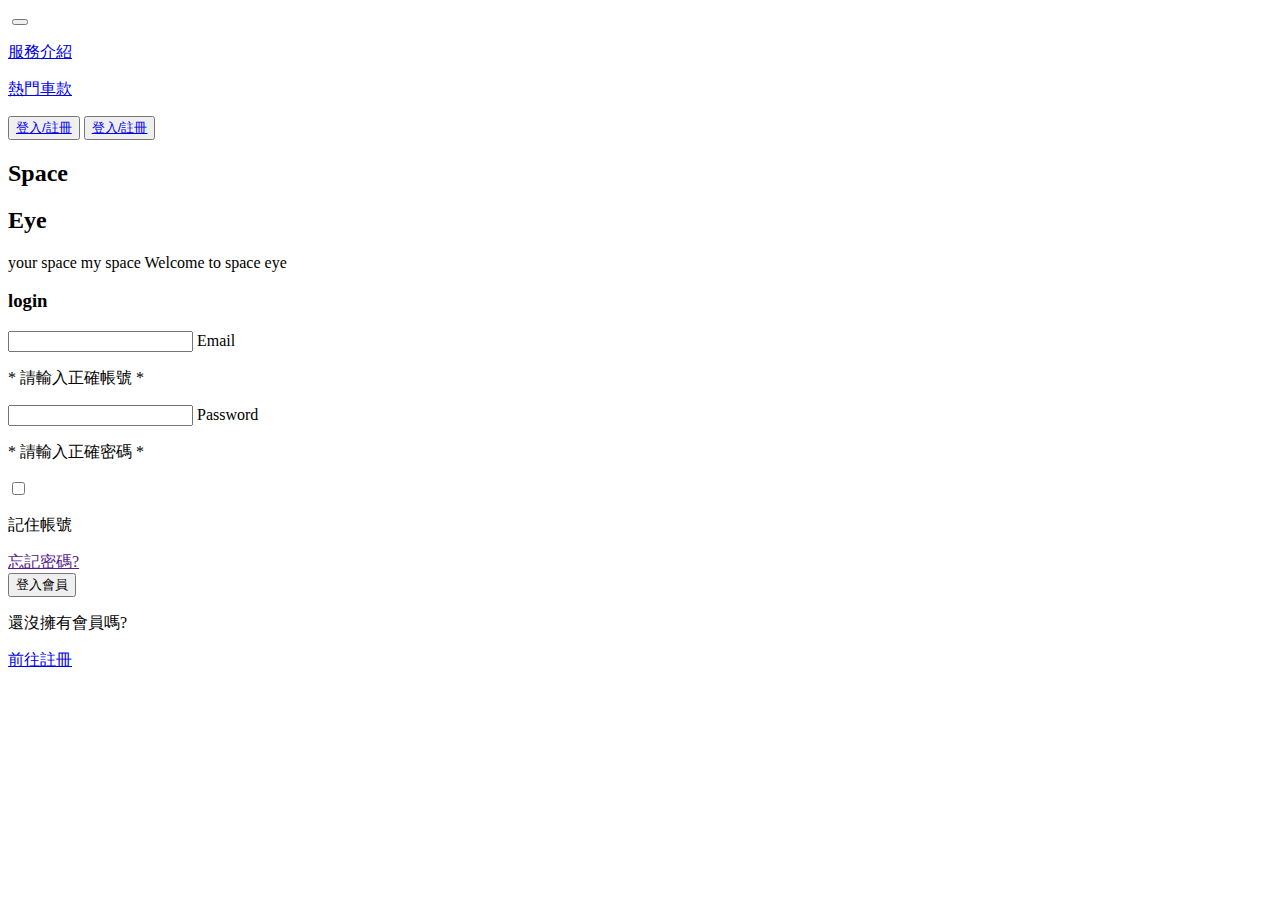
==== index.html @ d33ca53e "init" ====
<!DOCTYPE html>
<html lang="en">
<head>
    <meta charset="UTF-8">
    <meta name="viewport" content="width=device-width, initial-scale=1.0">
    <!-- <link rel="stylesheet" href="./loginStyle.css"> -->
    <link rel="stylesheet" href="./stylesheets/all.css">
    <title>Document</title>
</head>
<body>
    <header class="head">
        <!-- <nav class="navbar">
            <img src="../Assests/img/parking lot logo.png" alt="logo" class="logo">
            <div class="searchBar">
                <a>預約停車</a>
                <a>找停車位</a>
                <button class="btn"><a href="http://127.0.0.1:5501/loginPape/login2/login.html" class="text-dark fw-bold">登入/註冊</a></button>
                <button class="btn2"><a href="http://127.0.0.1:5501/loginPape/login2/login.html" class="text-dark fw-bold">車主專區</a></button>
            </div>
        </nav> -->
        <nav class="navbar navbar-expand-lg">
            <div class="container-fluid m-lg-4">
                <div class="container-fluid d-flex justify-content-between">
                    <a class="logo navbar-brand" href="#"><img src="./Assests/img/Logo-dark.png" alt="" style="height: 100%;"></a>
                    <button class="navbar-toggler" type="button" data-bs-toggle="collapse" data-bs-target="#navbarNavAltMarkup" aria-controls="navbarNavAltMarkup" aria-expanded="false" aria-label="Toggle navigation">
                        <span class="navbar-toggler-icon"></span>
                    </button>
                </div>
                <div class="collapse navbar-collapse searchBar" id="navbarNavAltMarkup">
                    <div class="navbar-nav">
                        <a class="nav-link text-start text-nowrap" href="#"><p class="mb-0 ms-lg-0 ms-3">服務介紹</p></a>
                        <a class="nav-link text-start text-nowrap" href="#"><p class="mb-0 ms-lg-0 ms-3">熱門車款</p></a>
                        <button class="btn ms-2"><a href="http://127.0.0.1:5501/loginPape/login2/login.html" class="text-dark fw-bold text-nowrap">登入/註冊</a></button>
                        <button class="btn2"><a href="http://127.0.0.1:5501/loginPape/login2/login.html" class="text-dark fw-bold">登入/註冊</a></button>
                    </div>
                </div>
            </div>
        </nav>
    </header>
    <div class="background-img"></div>
    <section class="home">
        <div class="content d-none d-sm-block">
            <div class="logo"></div>
            <h2>Space</h2>
            <h2>Eye</h2>
            <p>your space my space
                Welcome to space eye
                            </p>
        </div>
        <div class="login col-lg-5 col-md-5 pt-lg-3 pt-5">
            <h3 class="d-lg-block d-md-none d-sm-block mb-lg-5 mb-5 mt-lg-1 mt-5">login</h3>
            <div class="input">
                <input class="email" type="text">
                <label for="">Email</label>
                <p class="email-warn">* 請輸入正確帳號 *</p>
            </div>
            <div class="input">
                <input class="Password" type="text">
                <label for="">Password</label>
                <p class="Password-warn">* 請輸入正確密碼 *</p>
            </div>
            <div class="aboutAccount">
                <div class="check">
                    <input type="checkbox">
                    <p>記住帳號</p>
                </div>
                <a href="">忘記密碼?</a>
            </div>
            <div class="logIn-btn">
                <button class="btn">登入會員</button>
            </div>
            <div class="signIn">
                <p>還沒擁有會員嗎?</p>
                <a href="/Pages/signin.html">前往註冊</a>
            </div>
        </div>
    </section>
    <script src="https://cdn.jsdelivr.net/npm/axios@1.1.2/dist/axios.min.js"></script>
    <script type="module" src="./scripts/loginScript copy.js"></script>
</body>
</html>
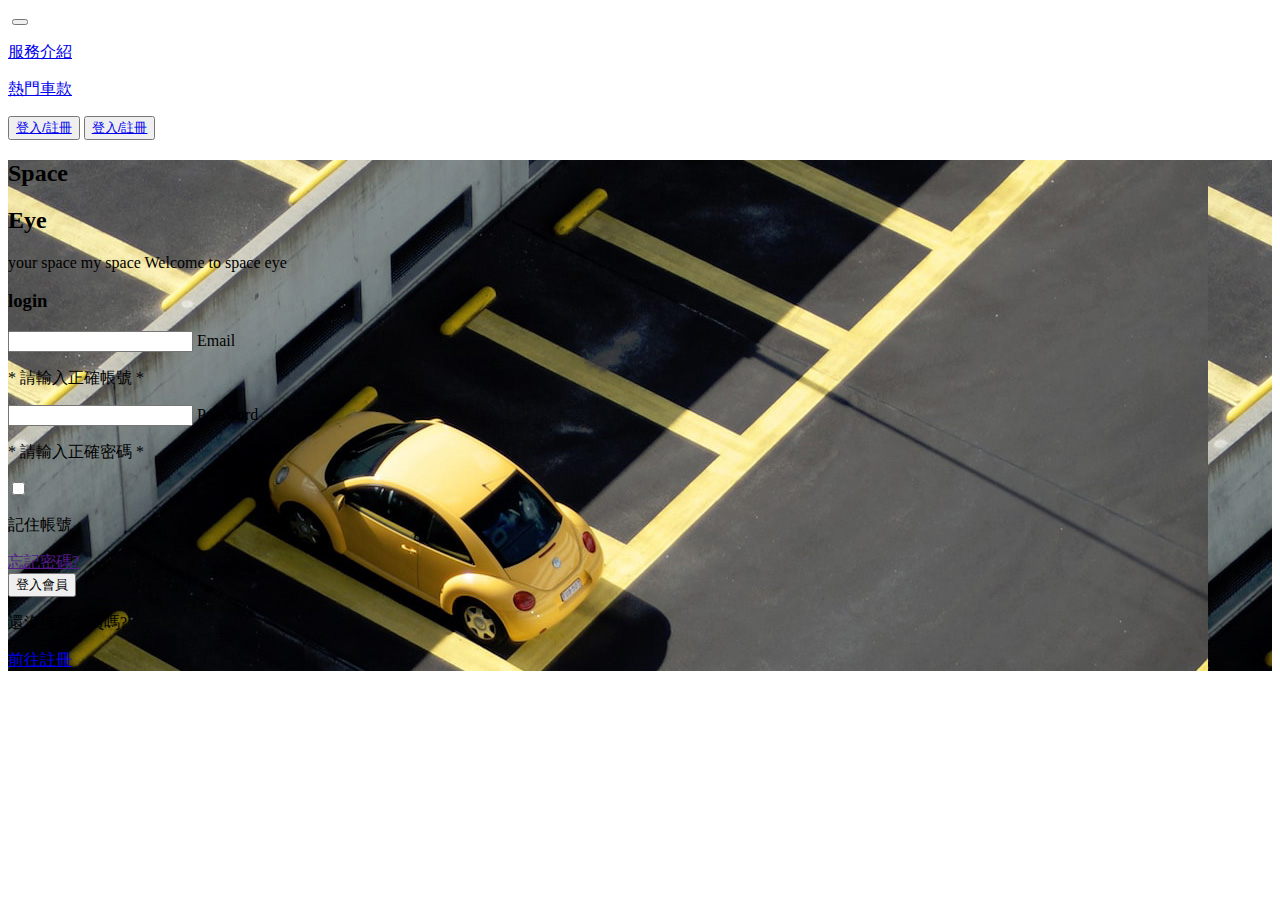
==== commit 1906654c: "init" ====
--- a/index.html
+++ b/index.html
@@ -4,7 +4,7 @@
     <meta charset="UTF-8">
     <meta name="viewport" content="width=device-width, initial-scale=1.0">
     <!-- <link rel="stylesheet" href="./loginStyle.css"> -->
-    <link rel="stylesheet" href="./stylesheets/all.css">
+    <link rel="stylesheet" href="stylesheets/all.css">
     <title>Document</title>
 </head>
 <body>
@@ -37,8 +37,8 @@
             </div>
         </nav>
     </header>
-    <div class="background-img"></div>
-    <section class="home">
+    <div class="background-img" style="background-image: url(/bgImg.png);"></div>
+    <section class="home" style="background: url(/bgImg.png);">
         <div class="content d-none d-sm-block">
             <div class="logo"></div>
             <h2>Space</h2>
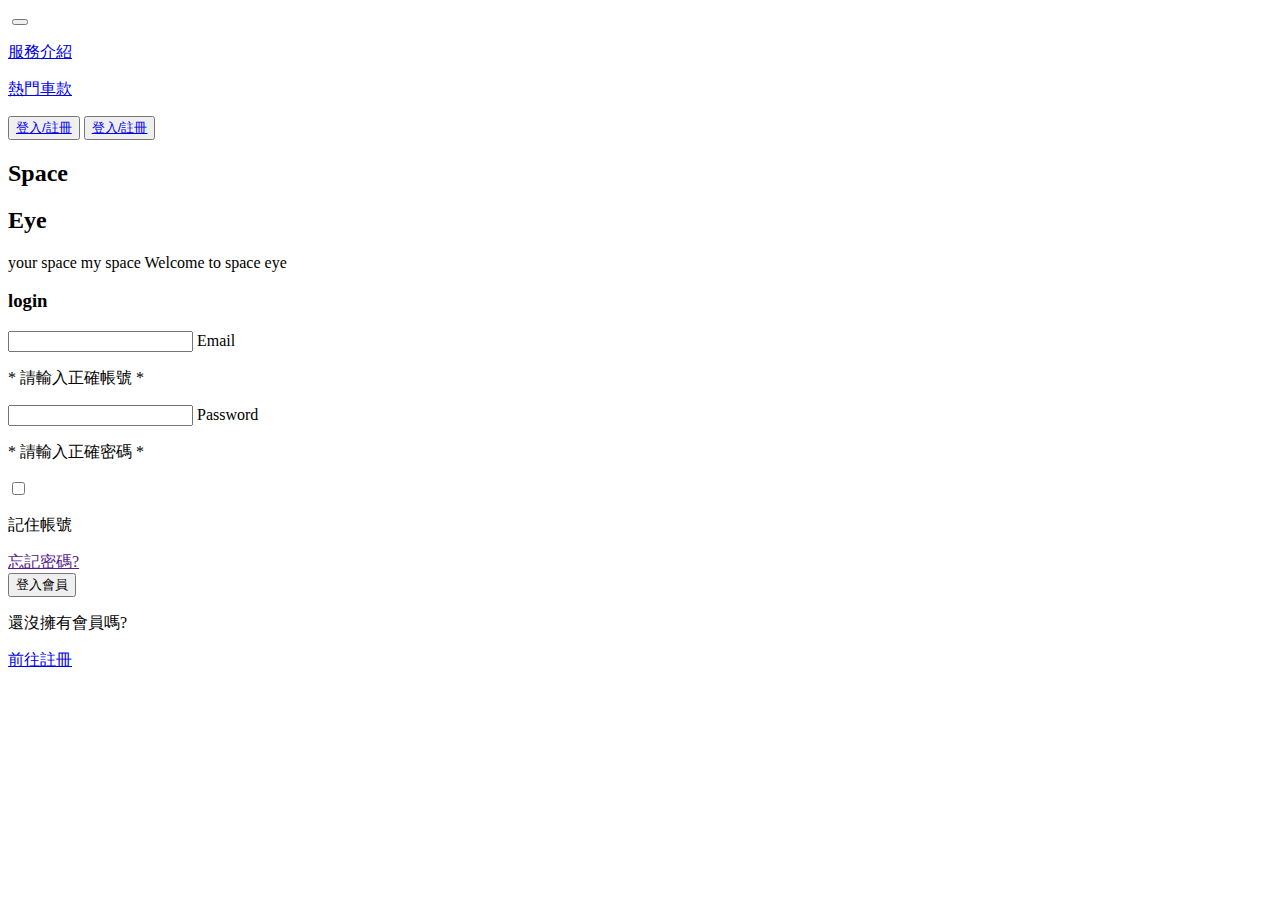
==== commit e258558a: "init" ====
--- a/index.html
+++ b/index.html
@@ -37,8 +37,8 @@
             </div>
         </nav>
     </header>
-    <div class="background-img" style="background-image: url(/bgImg.png);"></div>
-    <section class="home" style="background: url(/bgImg.png);">
+    <div class="background-img"></div>
+    <section class="home">
         <div class="content d-none d-sm-block">
             <div class="logo"></div>
             <h2>Space</h2>
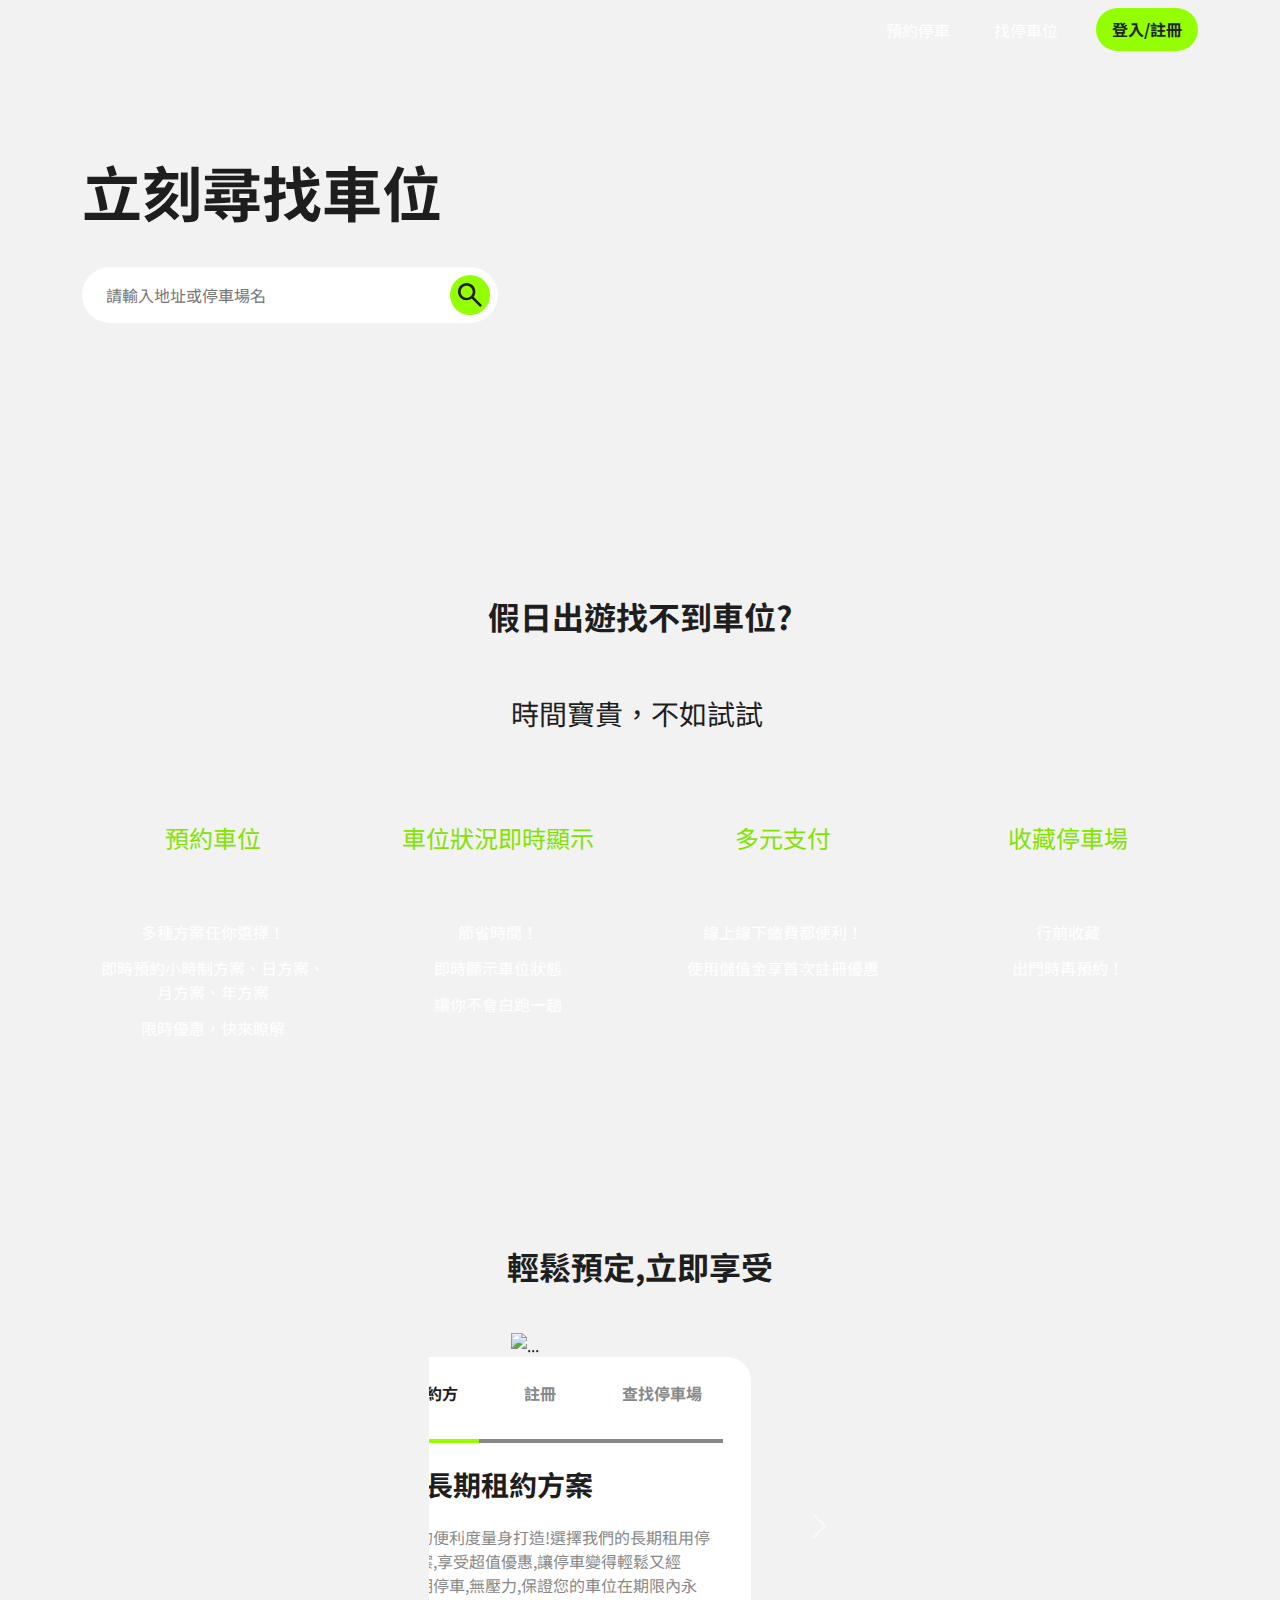
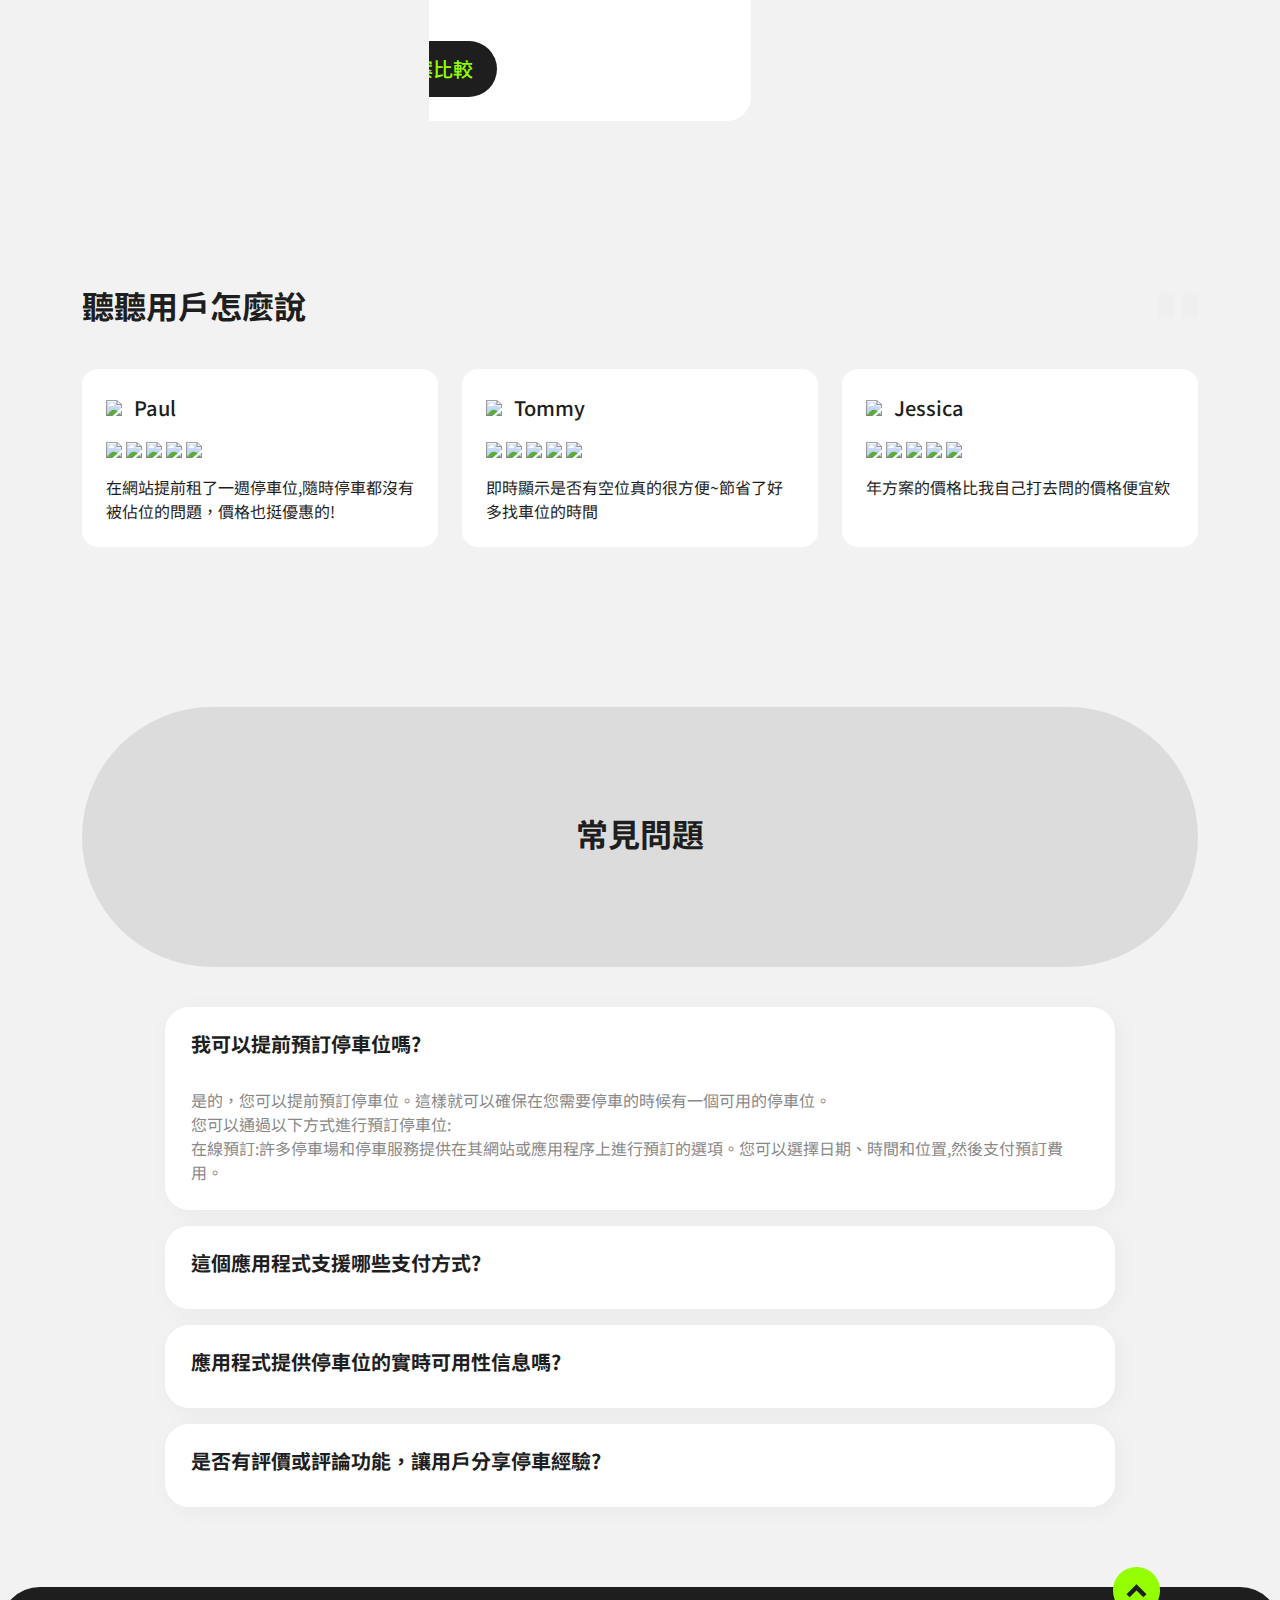
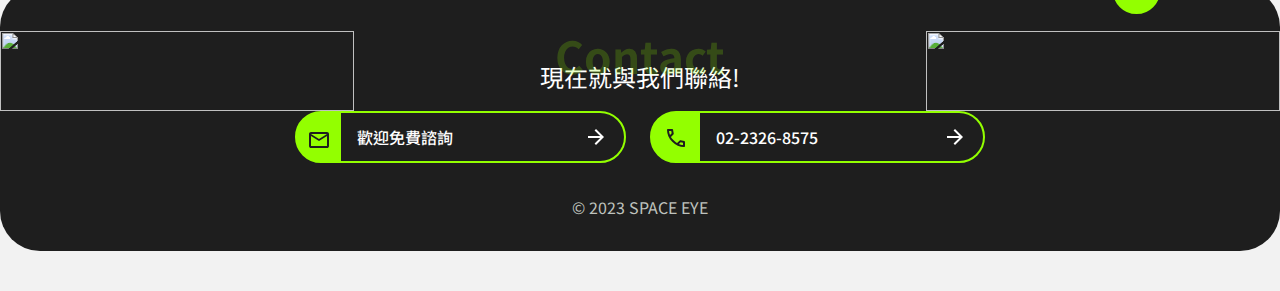
==== commit e5a17003: "init" ====
--- a/index.html
+++ b/index.html
@@ -1,81 +1,505 @@
 <!DOCTYPE html>
 <html lang="en">
 <head>
-    <meta charset="UTF-8">
-    <meta name="viewport" content="width=device-width, initial-scale=1.0">
-    <!-- <link rel="stylesheet" href="./loginStyle.css"> -->
-    <link rel="stylesheet" href="stylesheets/all.css">
-    <title>Document</title>
+  <meta charset="UTF-8">
+  <meta name="viewport" content="width=device-width, initial-scale=1.0">
+  <title>Document</title>
+  <!-- google font -->
+  <link rel="preconnect" href="https://fonts.googleapis.com">
+  <link rel="preconnect" href="https://fonts.gstatic.com" crossorigin>
+  <link href="https://fonts.googleapis.com/css2?family=Noto+Sans+TC:wght@400;500;700&display=swap" rel="stylesheet">
+  <!-- bootstrap -->
+  <link href="https://cdn.jsdelivr.net/npm/bootstrap@5.3.2/dist/css/bootstrap.min.css" rel="stylesheet"
+    integrity="sha384-T3c6CoIi6uLrA9TneNEoa7RxnatzjcDSCmG1MXxSR1GAsXEV/Dwwykc2MPK8M2HN" crossorigin="anonymous">
+  <!-- CSS -->
+  <link rel="stylesheet" href="stylesheets/all.css">
 </head>
 <body>
-    <header class="head">
-        <!-- <nav class="navbar">
-            <img src="../Assests/img/parking lot logo.png" alt="logo" class="logo">
-            <div class="searchBar">
-                <a>預約停車</a>
-                <a>找停車位</a>
-                <button class="btn"><a href="http://127.0.0.1:5501/loginPape/login2/login.html" class="text-dark fw-bold">登入/註冊</a></button>
-                <button class="btn2"><a href="http://127.0.0.1:5501/loginPape/login2/login.html" class="text-dark fw-bold">車主專區</a></button>
-            </div>
-        </nav> -->
-        <nav class="navbar navbar-expand-lg">
-            <div class="container-fluid m-lg-4">
-                <div class="container-fluid d-flex justify-content-between">
-                    <a class="logo navbar-brand" href="#"><img src="./Assests/img/Logo-dark.png" alt="" style="height: 100%;"></a>
-                    <button class="navbar-toggler" type="button" data-bs-toggle="collapse" data-bs-target="#navbarNavAltMarkup" aria-controls="navbarNavAltMarkup" aria-expanded="false" aria-label="Toggle navigation">
-                        <span class="navbar-toggler-icon"></span>
-                    </button>
-                </div>
-                <div class="collapse navbar-collapse searchBar" id="navbarNavAltMarkup">
-                    <div class="navbar-nav">
-                        <a class="nav-link text-start text-nowrap" href="#"><p class="mb-0 ms-lg-0 ms-3">服務介紹</p></a>
-                        <a class="nav-link text-start text-nowrap" href="#"><p class="mb-0 ms-lg-0 ms-3">熱門車款</p></a>
-                        <button class="btn ms-2"><a href="http://127.0.0.1:5501/loginPape/login2/login.html" class="text-dark fw-bold text-nowrap">登入/註冊</a></button>
-                        <button class="btn2"><a href="http://127.0.0.1:5501/loginPape/login2/login.html" class="text-dark fw-bold">登入/註冊</a></button>
-                    </div>
-                </div>
-            </div>
-        </nav>
-    </header>
-    <div class="background-img"></div>
-    <section class="home">
-        <div class="content d-none d-sm-block">
-            <div class="logo"></div>
-            <h2>Space</h2>
-            <h2>Eye</h2>
-            <p>your space my space
-                Welcome to space eye
-                            </p>
-        </div>
-        <div class="login col-lg-5 col-md-5 pt-lg-3 pt-5">
-            <h3 class="d-lg-block d-md-none d-sm-block mb-lg-5 mb-5 mt-lg-1 mt-5">login</h3>
-            <div class="input">
-                <input class="email" type="text">
-                <label for="">Email</label>
-                <p class="email-warn">* 請輸入正確帳號 *</p>
-            </div>
-            <div class="input">
-                <input class="Password" type="text">
-                <label for="">Password</label>
-                <p class="Password-warn">* 請輸入正確密碼 *</p>
-            </div>
-            <div class="aboutAccount">
-                <div class="check">
-                    <input type="checkbox">
-                    <p>記住帳號</p>
-                </div>
-                <a href="">忘記密碼?</a>
-            </div>
-            <div class="logIn-btn">
-                <button class="btn">登入會員</button>
-            </div>
-            <div class="signIn">
-                <p>還沒擁有會員嗎?</p>
-                <a href="/Pages/signin.html">前往註冊</a>
-            </div>
-        </div>
-    </section>
-    <script src="https://cdn.jsdelivr.net/npm/axios@1.1.2/dist/axios.min.js"></script>
-    <script type="module" src="./scripts/loginScript copy.js"></script>
+  <header id="header">
+    <nav class="navbar navbar-expand-md initial-bg-color" aria-label="Fourth navbar">
+      <div class="container-md">
+        <!-- logo -->
+        <a class="navbar-brand cursor-pointer" href="#">
+          <img src="Assests/img/Logo-dark.png" alt="" srcset="">
+        </a>
+        <!-- button -->
+        <button class="btn btn-light-solid-m"><a href="" class="link-unstyled text-decoration-none text-dark fw-bold" id="userBtn">登入/註冊</a></button>
+        <!-- hamburger -->
+        <button class="navbar-toggler" type="button" data-bs-toggle="collapse" data-bs-target="#headerNavbar"
+          aria-controls="headerNavbar" aria-expanded="false" aria-label="Toggle navigation">
+          <svg class="hamburger" width="28" height="28" viewBox="0 0 28 28" fill="none"
+            xmlns="http://www.w3.org/2000/svg">
+            <mask id="mask0_2609_18108" style="mask-type:alpha" maskUnits="userSpaceOnUse" x="0" y="0" width="28"
+              height="28">
+              <rect width="28" height="28" fill="#D9D9D9" />
+            </mask>
+            <g mask="url(#mask0_2609_18108)">
+              <path d="M3.5 21V18.6667H24.5V21H3.5ZM3.5 15.1667V12.8333H24.5V15.1667H3.5ZM3.5 9.33333V7H24.5V9.33333H3.5Z"
+                fill="#1E1E1E" />
+            </g>
+          </svg>
+        </button>
+  
+        <div class="collapse navbar-collapse" id="headerNavbar">
+          <ul class="navbar-nav ml-auto mb-2 mb-md-0">
+            <li class="nav-item">
+              <a class="menu-l" href="#">預約停車</a>
+            </li>
+            <li class="nav-item">
+              <a class="menu-l" href="/findSpace.html">找停車位</a>
+            </li>
+          </ul>
+        </div>
+      </div>
+    </nav>
+    <img class="banner-bg" src="Assests/img/bannerImg-shape.png" alt="" srcset="">
+  </header>
+
+  <!-- BANNER -->
+  <section class="banner">
+    <!-- mobile version banner img -->
+    <div class="banner-img-mobile">
+      <img src="Assests/img/bannerImg-shape.png" alt="" srcset="">
+    </div>
+    <!-- desktop version -->
+    <div class="container-md">
+      <div class="row">
+        <div class="col-md-5">
+          <h1 class="fw-bold">立刻尋找車位</h1>
+          <div class="search-bar-part">
+            <div class="search-bar-container">
+              <input class="search-bar search-bar-l" type="text" name="" id="" placeholder="請輸入地址或停車場名">
+              <button class="search-bar-icon-container-l">
+                <svg class="search-bar-icon" width="24" height="24" viewBox="0 0 18 18" fill="none"
+                  xmlns="http://www.w3.org/2000/svg">
+                  <path
+                    d="M16.6 18L10.3 11.7C9.8 12.1 9.225 12.4167 8.575 12.65C7.925 12.8833 7.23333 13 6.5 13C4.68333 13 3.14583 12.3708 1.8875 11.1125C0.629167 9.85417 0 8.31667 0 6.5C0 4.68333 0.629167 3.14583 1.8875 1.8875C3.14583 0.629167 4.68333 0 6.5 0C8.31667 0 9.85417 0.629167 11.1125 1.8875C12.3708 3.14583 13 4.68333 13 6.5C13 7.23333 12.8833 7.925 12.65 8.575C12.4167 9.225 12.1 9.8 11.7 10.3L18 16.6L16.6 18ZM6.5 11C7.75 11 8.8125 10.5625 9.6875 9.6875C10.5625 8.8125 11 7.75 11 6.5C11 5.25 10.5625 4.1875 9.6875 3.3125C8.8125 2.4375 7.75 2 6.5 2C5.25 2 4.1875 2.4375 3.3125 3.3125C2.4375 4.1875 2 5.25 2 6.5C2 7.75 2.4375 8.8125 3.3125 9.6875C4.1875 10.5625 5.25 11 6.5 11Z"
+                    fill="#1E1E1E" />
+                </svg>
+              </button>
+            </div>
+          </div>
+        </div>
+        <div class="col-md-7">
+        </div>
+      </div>
+    </div>
+  </section>
+
+  <!-- FEATURES -->
+  <div class="features-title">
+    <div class="container-md">
+      <div class="row features-title-container">
+        <div class="col">
+          <h2 class="fw-bold">假日出遊找不到車位?</h2>
+          <img src="Assests/icon/Vector-bend.png" alt="">
+        </div>
+        <div class="col">
+          <div class="fs-3">時間寶貴，不如試試 <img src="Assests/img/Logo_G.png" alt="" srcset=""></div>
+        </div>
+      </div>
+    </div>
+  </div>
+  <section class="features-main">
+    <div class="container-md">
+      <div class="row features-intro">
+        <div class="col-md-6 col-lg-3">
+          <div class="container-md features-intro-item">
+            <div class="row">
+              <div class="col features-intro-item-icon">
+                <img class="features-intro-item-icon-img" src="Assests/icon/icon-calendar.png" alt="" srcset="">
+              </div>
+            </div>
+            <div class="row">
+              <div class="col">
+                <div class="features-intro-title fs-4">預約車位</div>
+                <img src="Assests/icon/Line.png" alt="" srcset="">
+                <div>
+                  <p>多種方案任你選擇！</p>
+                  <p>即時預約小時制方案、日方案、月方案、年方案</p>
+                  <p>限時優惠，快來瞭解</p>
+                </div>
+              </div>
+            </div>
+          </div>
+        </div>
+        <div class="col-md-6 col-lg-3">
+          <div class="container-md features-intro-item">
+            <div class="row">
+              <div class="col features-intro-item-icon">
+                <img class="features-intro-item-icon-img" src="Assests/icon/icon-locate.png" alt="" srcset="">
+              </div>
+            </div>
+            <div class="row">
+              <div class="col">
+                <div class="features-intro-title fs-4">車位狀況即時顯示</div>
+                <img src="Assests/icon/Line.png" alt="" srcset="">
+                <div>
+                  <p>節省時間！</p>
+                  <p>即時顯示車位狀態</p>
+                  <p>讓你不會白跑一趟</p>
+                </div>
+              </div>
+            </div>
+          </div>
+        </div>
+        <div class="col-md-6 col-lg-3">
+          <div class="container-md features-intro-item">
+            <div class="row">
+              <div class="col features-intro-item-icon">
+                <img class="features-intro-item-icon-img" src="Assests/icon/icon-dollar.png" alt="" srcset="">
+              </div>
+            </div>
+            <div class="row">
+              <div class="col">
+                <div class="features-intro-title fs-4">多元支付</div>
+                <img src="Assests/icon/Line.png" alt="" srcset="">
+                <div>
+                  <p>線上線下繳費都便利！</p>
+                  <p>使用儲值金享首次註冊優惠</p>
+                </div>
+              </div>
+            </div>
+          </div>
+        </div>
+        <div class="col-md-6 col-lg-3">
+          <div class="container-md features-intro-item">
+            <div class="row">
+              <div class="col features-intro-item-icon">
+                <img class="features-intro-item-icon-img" src="Assests/icon/icon-star.png" alt="" srcset="">
+              </div>
+            </div>
+            <div class="row">
+              <div class="col">
+                <div class="features-intro-title fs-4">收藏停車場</div>
+                <img src="Assests/icon/Line.png" alt="" srcset="">
+                <div>
+                  <p>行前收藏</p>
+                  <p>出門時再預約！</p>
+                </div>
+              </div>
+            </div>
+          </div>
+        </div>
+      </div>
+    </div>
+  </section>
+
+  <!-- INTRO CAROUSEL -->
+  <section class="introCarousel">
+    <div class="container-md">
+      <div class="introCarousel-title">
+        <div class="fs-2 fw-bold">輕鬆預定,立即享受</div>
+        <img src="Assests/icon/Vector-bend.png" alt="">
+      </div>
+      <div id="introCarouselInterval" class="carousel slide" data-bs-ride="carousel"><!--  data-bs-ride="carousel" -->
+        <div class="carousel-inner">
+          <div class="carousel-item active container" data-bs-interval="3000">
+            <div class="row d-flex justify-content-center align-items-center">
+              <div class="col-lg-8">
+                <img src="Assests/img/introCarousel-img01.png" class="" alt="...">
+              </div>
+              <div class="col-lg-4 carousel-item-main">
+                <div class="row carousel-item-main-list">
+                  <a class="col-4 tab tab-l active">長期租約方案</a>
+                  <a class="col-4 tab tab-l" data-bs-target="#introCarouselInterval" data-bs-slide="next">註冊</a>
+                  <a class="col-4 tab tab-l" data-bs-target="#introCarouselInterval" data-bs-slide="prev">查找停車場</a>
+                </div>
+                <div class="row">
+                  <div class="col carousel-item-main-text">
+                    <div class="fs-3 fw-bold">了解長期租約方案</div>
+                    <p>專為您的便利度量身打造!選擇我們的長期租用停車格方案,享受超值優惠,讓停車變得輕鬆又經濟。長期停車,無壓力,保證您的車位在期限內永久使用!</p>
+                    <button class="btn btn-dark-solid-l">方案比較</button>
+                  </div>
+                </div>
+              </div>
+            </div>
+          </div>
+          <div class="carousel-item container" data-bs-interval="3000">
+            <div class="row d-flex justify-content-center align-items-center">
+              <div class="col-lg-8">
+                <img src="Assests/img/introCarousel-img02.png" class="" alt="...">
+              </div>
+              <div class="col-lg-4 carousel-item-main">
+                <div class="row carousel-item-main-list">
+                  <a class="col-4 tab tab-l" data-bs-target="#introCarouselInterval" data-bs-slide="prev">長期租約方案</a>
+                  <a class="col-4 tab tab-l active">註冊</a>
+                  <a class="col-4 tab tab-l" data-bs-target="#introCarouselInterval" data-bs-slide="next">查找停車場</a>
+                </div>
+                <div class="row">
+                  <div class="col carousel-item-main-text">
+                    <div class="fs-3 fw-bold">領取首次註冊優惠券</div>
+                    <p>註冊,掌握更多功能!成為我們的會員,您可以輕鬆預約車位、收藏喜愛的停車場,還能享受線上支付和金額儲值的便捷服務。立即註冊,開始您的智慧停車之旅!</p>
+                    <button class="btn btn-dark-solid-l">立即註冊</button>
+                  </div>
+                </div>
+              </div>
+            </div>
+            
+          </div>
+          <div class="carousel-item container" data-bs-interval="3000">
+            <div class="row d-flex justify-content-center align-items-center">
+              <div class="col-lg-8">
+                <img src="Assests/img/introCarousel-img03.png" class="" alt="...">
+              </div>
+              <div class="col-lg-4 carousel-item-main">
+                <div class="row carousel-item-main-list">
+                  <a class="col-4 tab tab-l" data-bs-target="#introCarouselInterval" data-bs-slide="next">長期租約方案</a>
+                  <a class="col-4 tab tab-l" data-bs-target="#introCarouselInterval" data-bs-slide="prev">註冊</a>
+                  <a class="col-4 tab tab-l active">查找停車場</a>
+                </div>
+                <div class="row">
+                  <div class="col carousel-item-main-text">
+                    <div class="fs-3 fw-bold">查找停車場</div>
+                    <p>停車煩惱?我們解決!使用我們的App,輕鬆找尋可用車位。即時位置、實時可用性,簡單預訂。快速、便捷,給您無壓力的停車體驗。開始您的無煩停車之旅吧!</p>
+                    <button class="btn btn-dark-solid-l">立即搜尋</button>
+                  </div>
+                </div>
+              </div>
+            </div>
+          </div>
+
+        </div>
+        <button class="carousel-control-prev" type="button" data-bs-target="#introCarouselInterval" data-bs-slide="prev">
+          <span class="carousel-control-prev-icon" aria-hidden="true"></span>
+          <span class="visually-hidden">Previous</span>
+        </button>
+        <button class="carousel-control-next" type="button" data-bs-target="#introCarouselInterval" data-bs-slide="next">
+          <span class="carousel-control-next-icon" aria-hidden="true"></span>
+          <span class="visually-hidden">Next</span>
+        </button>
+      </div>
+    </div>
+  </section>
+
+  <!-- REVIEWS -->
+  <section class="reviews">
+    <div class="container-md">
+      <div class="row reviews-title-container">
+        <div class="col reviews-title">
+          <div class="fs-2 fw-bold">聽聽用戶怎麼說</div>
+          <img src="Assests/icon/Vector-bend.png" alt="">
+        </div>
+        <div class="col reviews-controller">
+          <button class="" id="prev"><img src="Assests/icon/icon-arrow-left.png" alt="" srcset=""></button>
+          <button class="" id="next"><img src="Assests/icon/icon-arrow-right.png" alt="" srcset=""></button>
+        </div>
+      </div>
+      <div class="row reviews-body">
+        <div class="col card-cus">
+          <div class="card-user">
+            <img class="card-user-img" src="Assests/img/reviewsUser-01.png"></img>
+            <div class="fs-5">Paul</div>
+          </div>
+          <ul class="card-rate-stars">
+            <li><img class="card-user-img" src="Assests/icon/icon-user-rate-01.png"></img></li>
+            <li><img class="card-user-img" src="Assests/icon/icon-user-rate-01.png"></img></li>
+            <li><img class="card-user-img" src="Assests/icon/icon-user-rate-01.png"></img></li>
+            <li><img class="card-user-img" src="Assests/icon/icon-user-rate-01.png"></img></li>
+            <li><img class="card-user-img" src="Assests/icon/icon-user-rate-00.png"></img></li>
+          </ul>
+          <p class="fs-6">在網站提前租了一週停車位,隨時停車都沒有被佔位的問題，價格也挺優惠的!</p>
+        </div>
+        <div class="col d-none d-sm-block card-cus">
+          <div class="card-user">
+            <img class="card-user-img" src="Assests/img/reviewsUser-02.png"></img>
+            <div class="fs-5">Tommy</div>
+          </div>
+          <ul class="card-rate-stars">
+            <li><img class="card-user-img" src="Assests/icon/icon-user-rate-01.png"></img></li>
+            <li><img class="card-user-img" src="Assests/icon/icon-user-rate-01.png"></img></li>
+            <li><img class="card-user-img" src="Assests/icon/icon-user-rate-01.png"></img></li>
+            <li><img class="card-user-img" src="Assests/icon/icon-user-rate-01.png"></img></li>
+            <li><img class="card-user-img" src="Assests/icon/icon-user-rate-01.png"></img></li>
+          </ul>
+          <p class="fs-6">即時顯示是否有空位真的很方便~節省了好多找車位的時間</p>
+        </div>
+        <div class="col d-none d-md-block card-cus">
+          <div class="card-user">
+            <img class="card-user-img" src="Assests/img/reviewsUser-03.png"></img>
+            <div class="fs-5">Jessica</div>
+          </div>
+          <ul class="card-rate-stars">
+            <li><img class="card-user-img" src="Assests/icon/icon-user-rate-01.png"></img></li>
+            <li><img class="card-user-img" src="Assests/icon/icon-user-rate-01.png"></img></li>
+            <li><img class="card-user-img" src="Assests/icon/icon-user-rate-01.png"></img></li>
+            <li><img class="card-user-img" src="Assests/icon/icon-user-rate-01.png"></img></li>
+            <li><img class="card-user-img" src="Assests/icon/icon-user-rate-01.png"></img></li>
+          </ul>
+          <p class="fs-6">年方案的價格比我自己打去問的價格便宜欸</p>
+        </div>
+      </div>
+    </div>
+  </section>
+  
+  <!-- QUESTIONS -->
+  <section class="questions">
+    <div class="container-md questions-container">
+      <div class="questions-title">
+        <div class="fs-2 fw-bold">常見問題</div>
+        <img src="Assests/icon/Vector-bend.png" alt="">
+      </div>
+      <div class="questions-body">
+        <div class="row accordion" id="accordion">
+          <div class="col-10 accordion-item">
+            <h2 class="accordion-header" id="headingOne">
+              <button class="accordion-button fw-bold" type="button" data-bs-toggle="collapse" data-bs-target="#collapseOne"
+                aria-expanded="true" aria-controls="collapseOne">
+                我可以提前預訂停車位嗎?
+              </button>
+            </h2>
+            <div id="collapseOne" class="accordion-collapse collapse show" aria-labelledby="headingOne"
+              data-bs-parent="#accordion">
+              <img src="Assests/icon/line-gray.png" alt="" srcset="">
+              <div class="accordion-body">
+                是的，您可以提前預訂停車位。這樣就可以確保在您需要停車的時候有一個可用的停車位。<br>
+                您可以通過以下方式進行預訂停車位:<br>
+                在線預訂:許多停車場和停車服務提供在其網站或應用程序上進行預訂的選項。您可以選擇日期、時間和位置,然後支付預訂費用。
+              </div>
+            </div>
+          </div>
+          <div class="col-10 accordion-item">
+            <h2 class="accordion-header" id="headingTwo">
+              <button class="accordion-button collapsed fw-bold" type="button" data-bs-toggle="collapse" data-bs-target="#collapseTwo"
+                aria-expanded="true" aria-controls="collapseTwo">
+                這個應用程式支援哪些支付方式?
+              </button>
+            </h2>
+            <div id="collapseTwo" class="accordion-collapse collapse" aria-labelledby="headingTwo"
+              data-bs-parent="#accordion">
+              <img src="Assests/icon/line-gray.png" alt="" srcset="">
+              <div class="accordion-body">
+                使用信用卡，超商付款。
+              </div>
+            </div>
+          </div>
+          <div class="col-10 accordion-item">
+            <h2 class="accordion-header" id="headingThree">
+              <button class="accordion-button collapsed fw-bold" type="button" data-bs-toggle="collapse" data-bs-target="#collapseThree"
+                aria-expanded="true" aria-controls="collapseThree">
+                應用程式提供停車位的實時可用性信息嗎?
+              </button>
+            </h2>
+            <div id="collapseThree" class="accordion-collapse collapse" aria-labelledby="headingThree"
+              data-bs-parent="#accordion">
+              <img src="Assests/icon/line-gray.png" alt="" srcset="">
+              <div class="accordion-body">
+                是的,提供以下即時性信息:<br>
+                1.停車位可用性地圖:這些應用程式通常會顯示一個交互式地圖,上面標有可用的停車位,並使用不同的標誌或顏色來表示每個停車位的狀態(空閒、已預訂、已占用等)。<br>
+                2.即時價格和預訂:您可以查看不同停車場的即時價格,並在需要時進行預訂。這使您可以比較不同選項,找到最適合您需求和預算的停車位。
+              </div>
+            </div>
+          </div>
+          <div class="col-10 accordion-item">
+            <h2 class="accordion-header" id="headingFour">
+              <button class="accordion-button collapsed fw-bold" type="button" data-bs-toggle="collapse" data-bs-target="#collapseFour"
+                aria-expanded="true" aria-controls="collapseFour">
+                是否有評價或評論功能，讓用戶分享停車經驗?
+              </button>
+            </h2>
+            <div id="collapseFour" class="accordion-collapse collapse" aria-labelledby="headingFour"
+              data-bs-parent="#accordion">
+              <img src="Assests/icon/line-gray.png" alt="" srcset="">
+              <div class="accordion-body">
+                有的，在首頁有許多用戶者提供使用我們網站心得。
+              </div>
+            </div>
+          </div>
+        </div>
+      </div>
+    </div>
+  </section>
+
+  <!-- FOOTER -->
+  <footer>
+    <!-- 斜線條 -->
+    <img src="Assests/icon/maskGroup-01.png" alt="" srcset="">
+    <div class="container-md container-footer-l">
+      <!-- 向上箭頭 -->
+      <a class="btn-up btn-up-l" href="#header">
+        <svg width="21" height="15" viewBox="0 0 22 15" fill="none" xmlns="http://www.w3.org/2000/svg">
+          <path d="M18.175 14.6L11 7.42501L3.825 14.6L0.5 11.3333L11 0.833344L21.5 11.3333L18.175 14.6Z" fill="#1E1E1E" />
+        </svg>
+      </a>
+      <!-- 內容區塊 -->
+      <div class="footer-content">
+        <!-- logo -->
+        <img src="Assests/img/Logo-white.png" alt="" srcset="">
+        <p class="footer-content-p-l fs-4">現在就與我們聯絡!</p>
+        <!-- btn -->
+        <div class="footer-content-button-l">
+          <!-- email -->
+          <button class="btn-mail btn-mail-l">
+            <!-- icon -->
+            <div class="icon-mail-l">
+              <svg width="20" height="16" viewBox="0 0 20 16" fill="none" xmlns="http://www.w3.org/2000/svg">
+                <path
+                  d="M2 16C1.45 16 0.979167 15.8042 0.5875 15.4125C0.195833 15.0208 0 14.55 0 14V2C0 1.45 0.195833 0.979167 0.5875 0.5875C0.979167 0.195833 1.45 0 2 0H18C18.55 0 19.0208 0.195833 19.4125 0.5875C19.8042 0.979167 20 1.45 20 2V14C20 14.55 19.8042 15.0208 19.4125 15.4125C19.0208 15.8042 18.55 16 18 16H2ZM10 9L2 4V14H18V4L10 9ZM10 7L18 2H2L10 7ZM2 4V2V14V4Z"
+                  fill="#1E1E1E" />
+              </svg>
+            </div>
+            <div class="btn-mail-part-l">
+              <div class="btn-mail-title-l">歡迎免費諮詢</div>
+              <!-- 箭頭 -->
+              <svg class="btn-mail-m-svg" width="24" height="24" viewBox="0 0 24 24" fill="none"
+                xmlns="http://www.w3.org/2000/svg">
+                <mask id="mask0_2910_7237" style="mask-type:alpha" maskUnits="userSpaceOnUse" x="0" y="0" width="24"
+                  height="24">
+                  <rect width="24" height="24" fill="#D9D9D9" />
+                </mask>
+                <g mask="url(#mask0_2910_7237)">
+                  <path d="M16.175 13H4V11H16.175L10.575 5.4L12 4L20 12L12 20L10.575 18.6L16.175 13Z" fill="white" />
+                </g>
+              </svg>
+            </div>
+          </button>
+          <!-- phone -->
+          <button class="btn-mail btn-mail-l">
+            <!-- icon -->
+            <div class="icon-mail-l">
+              <svg width="24" height="24" viewBox="0 0 24 24" fill="none" xmlns="http://www.w3.org/2000/svg">
+                <mask id="mask0_2910_7143" style="mask-type:alpha" maskUnits="userSpaceOnUse" x="0" y="0" width="24"
+                  height="24">
+                  <rect width="24" height="24" fill="#D9D9D9" />
+                </mask>
+                <g mask="url(#mask0_2910_7143)">
+                  <path
+                    d="M19.95 21C17.8667 21 15.8083 20.5458 13.775 19.6375C11.7417 18.7292 9.89167 17.4417 8.225 15.775C6.55833 14.1083 5.27083 12.2583 4.3625 10.225C3.45417 8.19167 3 6.13333 3 4.05C3 3.75 3.1 3.5 3.3 3.3C3.5 3.1 3.75 3 4.05 3H8.1C8.33333 3 8.54167 3.07917 8.725 3.2375C8.90833 3.39583 9.01667 3.58333 9.05 3.8L9.7 7.3C9.73333 7.56667 9.725 7.79167 9.675 7.975C9.625 8.15833 9.53333 8.31667 9.4 8.45L6.975 10.9C7.30833 11.5167 7.70417 12.1125 8.1625 12.6875C8.62083 13.2625 9.125 13.8167 9.675 14.35C10.1917 14.8667 10.7333 15.3458 11.3 15.7875C11.8667 16.2292 12.4667 16.6333 13.1 17L15.45 14.65C15.6 14.5 15.7958 14.3875 16.0375 14.3125C16.2792 14.2375 16.5167 14.2167 16.75 14.25L20.2 14.95C20.4333 15.0167 20.625 15.1375 20.775 15.3125C20.925 15.4875 21 15.6833 21 15.9V19.95C21 20.25 20.9 20.5 20.7 20.7C20.5 20.9 20.25 21 19.95 21ZM6.025 9L7.675 7.35L7.25 5H5.025C5.10833 5.68333 5.225 6.35833 5.375 7.025C5.525 7.69167 5.74167 8.35 6.025 9ZM14.975 17.95C15.625 18.2333 16.2875 18.4583 16.9625 18.625C17.6375 18.7917 18.3167 18.9 19 18.95V16.75L16.65 16.275L14.975 17.95Z"
+                    fill="#1E1E1E" />
+                </g>
+              </svg>
+            </div>
+            <div class="btn-mail-part-l">
+              <div class="btn-mail-title-l">02-2326-8575</div>
+              <!-- 箭頭 -->
+              <svg class="btn-mail-m-svg" width="24" height="24" viewBox="0 0 24 24" fill="none"
+                xmlns="http://www.w3.org/2000/svg">
+                <mask id="mask0_2910_7237" style="mask-type:alpha" maskUnits="userSpaceOnUse" x="0" y="0" width="24"
+                  height="24">
+                  <rect width="24" height="24" fill="#D9D9D9" />
+                </mask>
+                <g mask="url(#mask0_2910_7237)">
+                  <path d="M16.175 13H4V11H16.175L10.575 5.4L12 4L20 12L12 20L10.575 18.6L16.175 13Z" fill="white" />
+                </g>
+              </svg>
+            </div>
+          </button>
+        </div>
+        <!-- copyright -->
+        <span class="footer-content-copyright-l fs-16">© 2023 SPACE EYE</span>
+      </div>
+    </div>
+    <!-- 斜線條 -->
+    <img src="Assests/icon/maskGroup-02.png" alt="" srcset="">
+  </footer>
+
+
+  <!-- components部分，之後用webpack處理 -->
+  <script src="https://unpkg.com/axios@1.1.2/dist/axios.min.js"></script>
+  <script src="stylesheets/components/buttons/button.js"></script>
+  <script src="stylesheets/components/header/header.js"></script>
+  <script src="/scripts/index.js"></script>
+  <!-- bootstrap -->
+  <script src="https://cdn.jsdelivr.net/npm/bootstrap@5.3.0/dist/js/bootstrap.bundle.min.js"></script>
 </body>
 </html>--- a/stylesheets/all.css
+++ b/stylesheets/all.css
@@ -0,0 +1,13728 @@
+@charset "UTF-8";
+:root {
+  /* FONT */
+  --ff: "Noto Sans TC", sans-serif;
+  --fw-regular-400: 400;
+  --fw-medium-500: 500;
+  --fw-bold-700: 700;
+  /* COLOR */
+  --brand-01: #93FF00;
+  --brand-02: #82E200;
+  --gray-01: #1E1E1E;
+  --gray-02: #888888;
+  --gray-03: #BEC2BD;
+  --gray-04: #F2F2F2;
+  --white: #ffffff;
+}
+
+*, *::after, *::before {
+  box-sizing: border-box;
+  margin: 0;
+  padding: 0;
+  list-style: none;
+}
+
+p, h1, .h1, h2, .h2, h3, .h3, h4, .h4, h5, .h5, h6, .h6, ul, li, a, div {
+  font-family: var(--ff);
+}
+
+.cursor-pointer {
+  cursor: pointer;
+}
+
+button {
+  /* btn-light */
+  /* btn-dark */
+}
+button.btn-light-solid-l, button.btn-light-solid-m {
+  background: var(--brand-01);
+}
+button.btn-light-solid-l, button.btn-light-solid-m, button.btn-light-trans-l, button.btn-light-trans-m, button.btn-dark-solid-l, button.btn-dark-solid-m, button.btn-dark-trans-l, button.btn-dark-trans-m {
+  border-radius: 48px;
+  font-family: var(--ff);
+  font-weight: var(--fw-medium-500);
+  border: none;
+}
+button.btn-light-solid-l, button.btn-light-trans-l, button.btn-dark-solid-l, button.btn-dark-trans-l {
+  font-size: 20px;
+  line-height: 24px;
+  padding: 16px 24px;
+}
+button.btn-light-solid-m, button.btn-light-trans-m, button.btn-dark-solid-m, button.btn-dark-trans-m {
+  font-size: 16px;
+  line-height: 19.2px;
+  padding: 12px 16px;
+}
+button.btn-light-trans-l, button.btn-light-trans-m {
+  color: var(--brand-01);
+  border: 2px solid var(--brand-01);
+}
+button.btn-light-solid-l:hover, button.btn-light-solid-m:hover, button.btn-light-trans-l:hover, button.btn-light-trans-m:hover {
+  background: var(--brand-02);
+  border-color: var(--brand-02);
+}
+button.btn-dark-solid-l, button.btn-dark-solid-m {
+  background: var(--gray-01);
+  color: var(--brand-01);
+}
+button.btn-dark-trans-l, button.btn-dark-trans-m {
+  color: var(--gray-01);
+  border: 2px solid var(--gray-01);
+}
+button.btn-dark-solid-l:hover, button.btn-dark-solid-m:hover, button.btn-dark-trans-l:hover, button.btn-dark-trans-m:hover {
+  background: var(--gray-02);
+  border-color: var(--gray-02);
+  color: var(--white);
+}
+
+/* 按鈕 - 歡迎免費諮詢 */
+/* btn-mail */
+.btn-mail-m, .btn-mail-l {
+  border: 2px solid var(--brand-01);
+  background: var(--brand-01);
+  border-radius: 48px;
+  display: flex;
+  justify-content: center;
+  align-items: center;
+}
+
+.btn-mail-m:hover,
+.btn-mail-l:hover {
+  border: 2px solid var(--white);
+  background: var(--white);
+}
+
+.icon-mail-m {
+  padding: 0 16px;
+}
+
+.icon-mail-l {
+  padding: 0 12px;
+}
+
+.btn-mail-part-m, .btn-mail-part-l {
+  display: flex;
+  justify-content: space-between;
+  align-items: center;
+  padding: 0 16px;
+  background: var(--gray-01);
+  color: var(--white);
+  font-weight: var(--fw-medium-500);
+  border-top-right-radius: 48px;
+  border-bottom-right-radius: 48px;
+}
+
+.btn-mail-part-m {
+  width: 196px;
+}
+
+.btn-mail-part-l {
+  width: 283px;
+}
+
+.btn-mail-m:hover .btn-mail-part-m,
+.btn-mail-l:hover .btn-mail-part-l {
+  background: var(--brand-01);
+  color: var(--gray-01);
+}
+
+.btn-mail-title-m, .btn-mail-title-l {
+  line-height: 24px;
+  font-weight: var(--fw-medium-500);
+  margin-bottom: 0;
+}
+
+.btn-mail-title-m {
+  font-size: 20px;
+  padding: 16px 0;
+}
+
+.btn-mail-title-l {
+  font-size: 16px;
+  padding: 12px 0;
+}
+
+/* btn-up */
+.btn-up {
+  border: 2px solid var(--brand-01);
+  background: var(--brand-01);
+  border-radius: 50%;
+  display: flex;
+  justify-content: center;
+  align-items: center;
+  cursor: pointer;
+}
+
+.btn-up:hover {
+  background: var(--gray-01);
+}
+
+.btn-up-l {
+  width: 46.67px;
+  height: 46.67px;
+}
+
+.btn-up-m {
+  width: 36.67px;
+  height: 36.67px;
+}
+
+footer {
+  position: relative;
+  margin-bottom: 40px;
+  background: var(--gray-01);
+  border-radius: 40px;
+}
+footer [src="Assests/icon/maskGroup-01.png"],
+footer [src="Assests/icon/maskGroup-02.png"] {
+  width: 200px;
+  height: 80px;
+  top: 44px;
+  position: absolute;
+}
+footer [src="Assests/icon/maskGroup-01.png"] {
+  left: 0;
+}
+footer [src="Assests/icon/maskGroup-02.png"] {
+  right: 0;
+}
+@media screen and (min-width: 1200px) {
+  footer [src="Assests/icon/maskGroup-01.png"],
+  footer [src="Assests/icon/maskGroup-02.png"] {
+    width: 354px;
+  }
+}
+@media screen and (max-width: 992px) {
+  footer [src="Assests/icon/maskGroup-01.png"],
+  footer [src="Assests/icon/maskGroup-02.png"] {
+    display: none;
+  }
+}
+
+.container-footer-l {
+  position: relative;
+  display: flex;
+  justify-content: space-between;
+  position: relative;
+  padding: 32px 0;
+}
+@media screen and (max-width: 992px) {
+  .container-footer-l {
+    padding: 12px;
+    margin-top: 12px;
+  }
+}
+
+.container-footer-l .btn-up-l {
+  position: absolute;
+  right: 50px;
+  top: -20px;
+}
+
+.footer-content {
+  display: flex;
+  flex-direction: column;
+  justify-content: center;
+  align-items: center;
+  margin: auto;
+}
+
+.footer-content-p-l {
+  color: var(--white);
+  position: relative;
+  display: flex;
+  justify-content: center;
+}
+
+.footer-content-p-l {
+  padding-top: 40px;
+}
+
+.footer-content-p-l::before {
+  content: "Contact";
+  position: absolute;
+  color: var(--brand-01);
+  line-height: 48px;
+  opacity: 20%;
+  font-weight: var(--fw-bold-700);
+  font-size: 44px;
+  top: 12px;
+}
+
+.footer-content-button-l {
+  display: flex;
+  gap: 24px;
+}
+@media screen and (max-width: 768px) {
+  .footer-content-button-l {
+    flex-direction: column;
+  }
+  .footer-content-button-l .btn-mail-part-l {
+    width: 360px;
+  }
+}
+@media screen and (max-width: 450px) {
+  .footer-content-button-l .btn-mail-part-l {
+    width: 280px;
+  }
+}
+
+.footer-content-copyright-l {
+  color: var(--gray-03);
+  padding-top: 32px;
+}
+
+@media screen and (max-width: 1199px) {
+  .btn-mail-part-l {
+    width: 220px;
+  }
+}
+@media screen and (min-width: 1700px) {
+  .btn-mail-part-l {
+    width: 320px;
+  }
+}
+@media screen and (max-width: 768px) {
+  nav {
+    background: var(--gray-04);
+  }
+  .navbar-nav {
+    padding: 16px 12px;
+  }
+  .navbar-nav .nav-item {
+    padding: 14px 0 14px 16px;
+  }
+  .navbar-brand {
+    width: 176px;
+  }
+  .navbar-brand img {
+    width: 100%;
+  }
+}
+@media screen and (min-width: 768px) {
+  button.btn-light-solid-m {
+    order: 2;
+  }
+  .navbar-nav {
+    gap: 24px;
+    padding-right: 24px;
+  }
+}
+@media screen and (min-width: 1200px) {
+  .navbar-nav {
+    gap: 44px;
+    padding-right: 38px;
+  }
+}
+button.navbar-toggler {
+  border: none;
+}
+
+.nav-item a {
+  text-decoration: none;
+}
+
+.open-bg-color {
+  background-color: var(--gray-01);
+  border-bottom-left-radius: 40px;
+  border-bottom-right-radius: 40px;
+}
+
+li .menu-l,
+li .menu-m {
+  color: var(--white);
+  position: relative;
+  cursor: pointer;
+}
+li .menu-l::before,
+li .menu-m::before {
+  content: "";
+  width: 24px;
+  height: 24px;
+  background: var(--brand-01);
+  border-radius: 50%;
+  opacity: 0;
+  position: absolute;
+  bottom: 40%;
+  left: -10px;
+}
+li .menu-l:hover::before,
+li .menu-m:hover::before {
+  opacity: 40%;
+}
+
+ul {
+  margin-left: auto;
+}
+
+.search-bar-container {
+  display: flex;
+  align-items: center;
+  position: absolute;
+}
+
+.search-bar {
+  border-radius: 56px;
+  display: flex;
+  /* justify-content: space-between; */
+  padding: 8px 8px 8px 24px;
+  border: none;
+}
+
+.search-bar:focus {
+  outline: 2px solid var(--gray-01);
+}
+
+.search-bar-l {
+  width: 416px;
+  height: 56px;
+}
+
+.search-bar-m {
+  width: 351px;
+  height: 44px;
+}
+
+.search-bar-icon-container-l {
+  width: 40px;
+  height: 40px;
+  background: var(--brand-01);
+  border-radius: 48px;
+  padding: 8px;
+  cursor: pointer;
+  display: flex;
+  position: absolute;
+  right: 8px;
+  border: none;
+}
+
+.search-bar-icon-container-m {
+  width: 36px;
+  height: 36px;
+  background: var(--brand-01);
+  border-radius: 48px;
+  padding: 8px;
+  cursor: pointer;
+  display: flex;
+  position: absolute;
+  right: 8px;
+  border: none;
+}
+
+.search-bar-icon-container-l:hover,
+.search-bar-icon-container-m:hover {
+  background: var(--brand-02);
+}
+
+.tab {
+  color: var(--gray-02);
+  font-weight: var(--fw-bold-700);
+  cursor: pointer;
+  display: inline;
+  position: relative;
+  width: 100%;
+  text-decoration: none;
+}
+
+.tab:hover {
+  color: var(--gray-01);
+}
+
+.tab-l:active.tab-l::after {
+  content: "";
+  border-bottom: 4px solid var(--brand-01);
+  width: 100%;
+  padding-bottom: 4px;
+  position: absolute;
+  left: 0;
+  bottom: -14px;
+}
+
+.tab-m:active.tab-m::after {
+  content: "";
+  border-bottom: 4px solid var(--brand-01);
+  width: 88px;
+  padding-bottom: 4px;
+  position: absolute;
+  left: -4.4px;
+  bottom: -14px;
+}
+
+.btn-bg-move {
+  transition: margin-left 0.3s;
+  margin-left: 0;
+}
+
+.content-to-hide-owner {
+  display: block;
+}
+
+.content-to-hide-save,
+.content-to-hide-place-history,
+.content-to-hide-trading-history,
+.content-to-hide-appointment-trading-history,
+.content-to-hide-appointment,
+.content-to-hide-storage {
+  display: none;
+}
+
+.Password-warn {
+  text-align: end;
+  font-size: 12px;
+  color: red;
+  display: none;
+}
+
+#btn1, #btn2, #btn3, #btn4, #btn5, #btn6 {
+  color: rgb(2, 149, 0);
+}
+#btn1:hover, #btn2:hover, #btn3:hover, #btn4:hover, #btn5:hover, #btn6:hover {
+  color: #93FF00;
+  border-radius: 5px;
+}
+
+* {
+  margin: 0;
+  padding: 0;
+  box-sizing: border-box;
+}
+
+.head {
+  position: fixed;
+  width: 100%;
+  height: 70px;
+  display: flex;
+  z-index: 99;
+  background: transparent;
+  background-color: rgba(220, 220, 220, 0.5);
+  -webkit-backdrop-filter: blur(10px);
+          backdrop-filter: blur(10px);
+}
+
+.navbar {
+  width: 100%;
+  display: flex;
+  justify-content: space-between;
+}
+.navbar .logo {
+  width: 100px;
+  height: 50px;
+}
+.navbar .searchBar {
+  width: 20em;
+  font-weight: bold;
+  color: #fff;
+}
+.navbar .searchBar .btn,
+.navbar .searchBar .btn2 {
+  border: 0;
+  width: 30%;
+  height: 20%;
+  border-radius: 5px;
+  background-color: #93FF00;
+  color: #000000;
+}
+.navbar .searchBar .btn.btn2,
+.navbar .searchBar .btn2.btn2 {
+  display: none;
+}
+.navbar .searchBar .btn a,
+.navbar .searchBar .btn2 a {
+  color: #fff;
+  text-decoration: none;
+}
+
+.background-img {
+  width: 100%;
+  height: 100vh;
+  background-position: center;
+  background-size: cover;
+  filter: blur(5px);
+}
+
+.home {
+  position: absolute;
+  top: 53%;
+  left: 50%;
+  width: 75%;
+  height: 75%;
+  transform: translate(-50%, -50%);
+  background-position: center;
+  background-size: cover;
+  display: flex;
+  margin-top: 10px;
+  border: 1px solid black;
+  border-radius: 10px;
+  border: none;
+  box-shadow: 5px 10px 10px 0;
+}
+.home::before {
+  content: "";
+  position: absolute;
+  top: 0;
+  left: 0;
+  width: 100%;
+  height: 100%;
+  background: rgba(0, 0, 0, 0.5);
+  z-index: -1;
+}
+
+.content {
+  display: flex;
+  flex-direction: column;
+  justify-content: flex-end;
+  width: 700px;
+}
+.content h2, .content .h2 {
+  font-size: 4.5em;
+  text-align: start;
+  color: #fff;
+  letter-spacing: 10px;
+}
+.content p {
+  margin-top: 20px;
+  text-align: start;
+  color: #ffffff;
+  font-size: 1.5rem;
+}
+
+.content {
+  padding: 110px;
+}
+
+/* 在大于 1000px 的屏幕上的样式 */
+@media screen and (min-width: 1000px) {
+  .content {
+    padding: 110px;
+  }
+}
+/* 在小于 400px 的屏幕上的样式 */
+@media screen and (max-width: 900px) {
+  .content {
+    padding: 80px;
+  }
+}
+.signIn2 {
+  width: 100%;
+  position: relative;
+  padding: 20px 40px;
+  background-color: rgba(220, 220, 220, 0.5);
+  -webkit-backdrop-filter: blur(10px);
+          backdrop-filter: blur(10px);
+}
+.signIn2 h3, .signIn2 .h3 {
+  font-size: 2.5rem;
+  text-align: center;
+  color: #fff;
+  margin-bottom: 10px;
+}
+.signIn2 .input {
+  width: 100%;
+  height: 40px;
+  margin-bottom: 20px;
+  position: relative;
+}
+.signIn2 .input .all-input {
+  width: 100%;
+  height: 100%;
+  font-style: 16px;
+  display: flex;
+  justify-content: center;
+  align-items: center;
+  flex-direction: column;
+  background: transparent;
+  border: none;
+  outline: none;
+  border-bottom: 2px solid #fff;
+  color: #fff;
+}
+.signIn2 .input label {
+  position: absolute;
+  top: 0;
+  left: 0;
+  padding: 10px 0;
+  font-size: 16px;
+  color: #fff;
+  pointer-events: none;
+  transition: 0.5s;
+}
+.signIn2 .input input:focus ~ label,
+.signIn2 .input input[data-state=UserName]:valid ~ label,
+.signIn2 .input input[data-state=Email]:valid ~ label,
+.signIn2 .input input[data-state=Password-sign]:valid ~ label,
+.signIn2 .input input[data-state=Password-again-sign]:valid ~ label,
+.signIn2 .input input[data-state=Car-id]:valid ~ label {
+  top: -20px;
+  left: 0;
+  color: #93FF00;
+  font-size: 12px;
+}
+.signIn2 .input .warn-UserName,
+.signIn2 .input .warn-Email,
+.signIn2 .input .warn-Email-exists,
+.signIn2 .input .warn-Password,
+.signIn2 .input .warn-Password-again,
+.signIn2 .input .warn-Car-id {
+  text-align: end;
+  font-size: 12px;
+  color: #ff0000;
+  display: none;
+}
+.signIn2 .aboutAccount {
+  display: flex;
+  justify-content: space-between;
+  font-size: 16px;
+  color: #fff;
+  margin-bottom: 32px;
+}
+.signIn2 .aboutAccount .check {
+  display: flex;
+}
+.signIn2 .aboutAccount a {
+  text-decoration: none;
+  color: #fff;
+}
+.signIn2 .logIn-btn {
+  display: flex;
+  justify-content: center;
+  height: 20%;
+}
+.signIn2 .logIn-btn button {
+  width: 100%;
+  height: 40px;
+  border-radius: 8px;
+  background-color: rgb(75, 75, 75);
+  border: 0;
+  margin-top: 20px;
+  transition: 0.3s;
+}
+.signIn2 .logIn-btn button:hover {
+  background: #93FF00;
+  color: #fff;
+  border-radius: 5px;
+  box-shadow: 0 0 5px #93FF00, 0 0 25px #93FF00, 0 0 50px #93FF00, 0 0 100px #93FF00;
+}
+.signIn2 .logIn-btn button:hover::after {
+  width: 90%;
+  height: 40px;
+  background-color: rgb(75, 75, 75);
+}
+.signIn2 .word a {
+  text-decoration: none;
+  color: #fff;
+  font-size: 8px;
+  margin-top: 16px;
+}
+
+* {
+  margin: 0;
+  padding: 0;
+  box-sizing: border-box;
+}
+
+.login {
+  width: 450px;
+  position: relative;
+  padding: 70px 40px;
+  background-color: rgba(220, 220, 220, 0.5);
+  -webkit-backdrop-filter: blur(10px);
+          backdrop-filter: blur(10px);
+}
+.login h3, .login .h3 {
+  font-size: 2.5rem;
+  text-align: center;
+  color: #fff;
+  margin-bottom: 10px;
+}
+
+.input {
+  width: 100%;
+  height: 40px;
+  margin-bottom: 40px;
+  position: relative;
+}
+.input .email,
+.input .Password {
+  width: 100%;
+  height: 100%;
+  font-size: 16px;
+  display: flex;
+  justify-content: center;
+  align-items: center;
+  flex-direction: column;
+  background: transparent;
+  border: none;
+  outline: none;
+  border-bottom: 2px solid #fff;
+  color: #fff;
+}
+.input .email-warn {
+  text-align: end;
+  font-size: 12px;
+  color: red;
+  display: none;
+}
+.input .Password-warn {
+  text-align: end;
+  font-size: 12px;
+  color: red;
+  display: none;
+}
+.input label {
+  position: absolute;
+  top: 0;
+  left: 0;
+  font-size: 20px;
+  color: #fff;
+  pointer-events: none;
+  transition: 0.5s;
+}
+.input input:focus ~ label,
+.input input#email:valid ~ label,
+.input input#Password:valid ~ label {
+  top: -20px;
+  left: 0;
+  color: #93FF00;
+  font-size: 12px;
+}
+
+.aboutAccount {
+  display: flex;
+  justify-content: space-between;
+  font-size: 16px;
+  color: #fff;
+  margin-bottom: 32px;
+}
+.aboutAccount .check {
+  display: flex;
+}
+.aboutAccount a {
+  text-decoration: none;
+  color: #fff;
+}
+.aboutAccount p {
+  margin: 0;
+}
+
+.logIn-btn {
+  display: flex;
+  justify-content: center;
+  height: 20%;
+}
+.logIn-btn button {
+  width: 100%;
+  height: 40px;
+  border-radius: 8px;
+  background-color: rgb(75, 75, 75);
+  border: 0;
+  margin-bottom: 16px;
+  transition: 0.3s;
+}
+.logIn-btn button:hover {
+  background: #93FF00;
+  color: #fff;
+  border-radius: 5px;
+  box-shadow: 0 0 5px #93FF00, 0 0 25px #93FF00, 0 0 50px #93FF00, 0 0 100px #93FF00;
+}
+.logIn-btn button:hover::after {
+  width: 90%;
+  height: 40px;
+  background-color: rgb(75, 75, 75);
+}
+
+.signIn {
+  display: flex;
+  justify-content: space-between;
+  color: #fff;
+}
+.signIn a {
+  text-decoration: none;
+  color: #93FF00;
+}
+
+.bi-suit-heart-fill {
+  color: #b0b0b0;
+}
+
+.bi-suit-heart-broke {
+  color: #ff0000;
+}
+
+.content-to-hide-search {
+  display: block;
+}
+
+.content-to-hide-showPark {
+  display: none;
+}
+
+.btn-bg-move,
+.btn-bg-move1,
+.btn-bg-move2,
+.btn-bg-move3,
+.btn-bg-move1-Rwd,
+.btn-bg-move2-Rwd,
+.btn-bg-move3-Rwd {
+  transition: margin-left 0.3s;
+  margin-left: 0;
+}
+
+.color-tran-gray {
+  background: rgba(30, 30, 30, 0.4);
+}
+
+.xBtn {
+  transform: rotate(0deg);
+  transition: transform 0.5s ease;
+}
+
+.xBtn2 {
+  transform: rotate(45deg);
+  transition: transform 1s ease;
+}
+
+.searchBg {
+  opacity: 0;
+  transition: opacity 1s ease;
+}
+
+.searchBg.show {
+  opacity: 1;
+}
+
+#map {
+  width: 100%;
+  height: 620px;
+}
+
+body {
+  overflow-x: hidden;
+}
+
+header {
+  position: relative;
+}
+header .navbar {
+  z-index: 1000;
+}
+header .banner-bg {
+  position: absolute;
+  top: 0;
+  right: 0;
+  width: 55%;
+  max-width: 996px;
+  max-height: 560px;
+}
+@media screen and (max-width: 768px) {
+  header .banner-bg {
+    display: none;
+  }
+}
+
+.banner {
+  padding: 96px 0 330px 0;
+}
+.banner h1, .banner .h1 {
+  margin-bottom: 40px;
+  font-size: 60px;
+}
+.banner .banner-img-mobile {
+  display: none;
+}
+@media screen and (max-width: 1200px) {
+  .banner {
+    padding: 96px 0 200px 0;
+  }
+  .banner .search-bar-l {
+    width: 350px;
+  }
+}
+@media screen and (max-width: 768px) {
+  .banner {
+    padding: 0 0 96px 0;
+    text-align: center;
+  }
+  .banner h1, .banner .h1 {
+    margin-bottom: 16px;
+    font-size: 44px;
+  }
+  .banner .banner-img img {
+    display: none;
+  }
+  .banner .banner-img-mobile {
+    display: block;
+  }
+  .banner .banner-img-mobile img {
+    width: 100%;
+    border-top-left-radius: 300px;
+    border-bottom-left-radius: 300px;
+    padding: 16px 0 24px 12px;
+  }
+  .banner .search-bar-part {
+    display: flex;
+    justify-content: center;
+  }
+  .banner .search-bar-part .search-bar-container {
+    width: 90%;
+  }
+  .banner .search-bar-part .search-bar-container .search-bar-l {
+    width: 100%;
+  }
+}
+
+/* 分開寫是為了背景圖不要包到標題 */
+.features-title-container {
+  display: flex;
+  flex-direction: column;
+  gap: 24px;
+  padding-bottom: 12px;
+}
+.features-title-container h2, .features-title-container .h2 {
+  margin-bottom: 8px;
+}
+.features-title-container .col {
+  text-align: center;
+}
+@media screen and (max-width: 768px) {
+  .features-title-container {
+    padding: 32px 12px 24px 12px;
+  }
+}
+
+.features-main {
+  padding-top: 50px;
+  padding-bottom: 190px;
+  background-image: url(../Assests/img/features-bg.png);
+  background-size: cover;
+  background-repeat: no-repeat;
+  background-position: top center;
+}
+.features-main .features-intro {
+  color: #fff;
+  text-align: center;
+}
+.features-main .features-intro .features-intro-title {
+  color: var(--brand-02);
+}
+.features-main .features-intro > div {
+  padding: 0 12px;
+}
+.features-main .features-intro .features-intro-item {
+  display: flex;
+  flex-direction: column;
+  justify-content: center;
+  align-items: center;
+  /* icon */
+}
+.features-main .features-intro .features-intro-item .features-intro-item-icon {
+  padding: 0;
+}
+.features-main .features-intro .features-intro-item .features-intro-item-icon .features-intro-item-icon-img {
+  margin-bottom: 20px;
+}
+.features-main .features-intro .features-intro-item div:nth-of-type(2) {
+  /* line */
+}
+.features-main .features-intro .features-intro-item div:nth-of-type(2) img {
+  width: 100%;
+  padding: 32px 0;
+}
+.features-main .features-intro .features-intro-item p {
+  margin-bottom: 12px;
+}
+@media screen and (max-width: 992px) {
+  .features-main {
+    padding-top: 40px;
+    padding-bottom: 32px;
+    background-color: var(--gray-01);
+  }
+}
+@media screen and (max-width: 768px) {
+  .features-main {
+    padding-top: 24px;
+  }
+  .features-main .features-intro {
+    gap: 24px;
+  }
+  .features-main .features-intro > div {
+    padding: 0 12px;
+  }
+  .features-main .features-intro .features-intro-item {
+    display: flex;
+    flex-direction: row;
+    align-items: start;
+    text-align: left;
+    gap: 16px;
+  }
+  .features-main .features-intro .features-intro-item .features-intro-item-icon {
+    padding: 0 16px 0 0;
+  }
+  .features-main .features-intro .features-intro-item .features-intro-item-icon .features-intro-item-icon-img {
+    width: 48px;
+  }
+  .features-main .features-intro .features-intro-item div:nth-of-type(2) {
+    width: 100%;
+    /* line */
+  }
+  .features-main .features-intro .features-intro-item div:nth-of-type(2) img {
+    width: 100%;
+    padding: 16px 0;
+  }
+  .features-main .features-intro .features-intro-item p {
+    margin-bottom: 8px;
+  }
+}
+
+.introCarousel {
+  padding-bottom: 80px;
+}
+@media screen and (max-width: 992px) {
+  .introCarousel {
+    padding: 32px 0;
+  }
+}
+.introCarousel > div {
+  max-width: -moz-fit-content;
+  max-width: fit-content;
+}
+.introCarousel .introCarousel-title {
+  display: flex;
+  flex-direction: column;
+  align-items: center;
+  padding-bottom: 40px;
+}
+.introCarousel .carousel-item {
+  box-shadow: 4px 4px 24px 0px rgba(0, 0, 0, 0.04);
+}
+.introCarousel .carousel-item img {
+  width: 100%;
+}
+.introCarousel .carousel-item .carousel-item-main {
+  width: 570px;
+  height: 80%;
+  padding: 24px 40px 24px 40px;
+  border-radius: 24px;
+  display: flex;
+  flex-direction: column;
+  gap: 20px;
+  margin-left: -200px;
+  background: #fff;
+}
+@media screen and (max-width: 1199px) {
+  .introCarousel .carousel-item .carousel-item-main {
+    margin-left: -310px;
+  }
+}
+@media screen and (max-width: 992px) {
+  .introCarousel .carousel-item .carousel-item-main {
+    margin-left: 0px;
+    margin-top: -16px;
+  }
+}
+.introCarousel .carousel-item .carousel-item-main .carousel-item-main-list::after {
+  content: "";
+  width: 100%;
+  margin: auto;
+  padding-bottom: 10px;
+  border-bottom: 4px solid var(--gray-02);
+}
+.introCarousel .carousel-item .carousel-item-main .carousel-item-main-list .tab {
+  text-align: center;
+  padding-left: 20px;
+  padding-right: 20px;
+}
+.introCarousel .carousel-item .carousel-item-main .carousel-item-main-list .tab.active {
+  color: var(--gray-01);
+}
+.introCarousel .carousel-item .carousel-item-main .carousel-item-main-list .tab.active::after {
+  content: "";
+  border-bottom: 4px solid var(--brand-01);
+  width: 100%;
+  padding-bottom: 4px;
+  position: absolute;
+  left: 0;
+  bottom: -14px;
+}
+.introCarousel .carousel-item .carousel-item-main .carousel-item-main-text {
+  display: flex;
+  flex-direction: column;
+  gap: 20px;
+}
+.introCarousel .carousel-item .carousel-item-main .carousel-item-main-text p {
+  margin-bottom: 0;
+  color: var(--gray-02);
+}
+.introCarousel .carousel-item .carousel-item-main .carousel-item-main-text .btn {
+  width: -moz-fit-content;
+  width: fit-content;
+}
+
+.reviews {
+  padding-top: 80px;
+  padding-bottom: 80px;
+  color: var(--gray-01);
+}
+@media screen and (max-width: 768px) {
+  .reviews {
+    padding-top: 32px;
+    padding-bottom: 32px;
+  }
+}
+.reviews .reviews-title-container {
+  display: flex;
+  align-items: center;
+  margin: 0 auto 40px auto;
+}
+@media screen and (max-width: 768px) {
+  .reviews .reviews-title-container {
+    margin-bottom: 24px;
+  }
+}
+.reviews .reviews-title-container .reviews-title {
+  display: flex;
+  flex-direction: column;
+  align-items: flex-start;
+  padding: 0;
+}
+.reviews .reviews-title-container .reviews-controller {
+  padding: 0;
+  display: flex;
+  justify-content: flex-end;
+  gap: 8px;
+}
+.reviews .reviews-title-container .reviews-controller button {
+  border: none;
+}
+.reviews .reviews-title-container .reviews-controller img {
+  padding: 8px;
+}
+.reviews .reviews-body {
+  gap: 24px;
+  width: 100%;
+  margin: auto;
+}
+.reviews .reviews-body .card-cus {
+  padding: 24px;
+  background: #fff;
+  border-radius: 16px;
+  border: none;
+}
+@media screen and (max-width: 768px) {
+  .reviews .reviews-body .card-cus {
+    padding: 16px;
+  }
+}
+.reviews .reviews-body .card-cus .card-user {
+  display: flex;
+  align-items: center;
+  gap: 12px;
+  font-weight: var(--fw-medium-500);
+}
+.reviews .reviews-body .card-cus .card-rate-stars {
+  display: flex;
+  gap: 4px;
+  padding-left: 0;
+  padding-top: 12px;
+  padding-bottom: 16px;
+  margin-bottom: 0;
+}
+@media screen and (max-width: 768px) {
+  .reviews .reviews-body .card-cus .card-rate-stars {
+    padding-top: 8px;
+    padding-bottom: 8px;
+  }
+}
+.reviews .reviews-body .card-cus p {
+  margin-bottom: 0;
+}
+
+.questions {
+  padding-top: 80px;
+  padding-bottom: 80px;
+}
+@media screen and (max-width: 768px) {
+  .questions {
+    padding-top: 32px;
+    padding-bottom: 32px;
+  }
+}
+.questions .questions-container {
+  display: flex;
+  flex-direction: column;
+  gap: 40px;
+}
+.questions .questions-container .questions-title {
+  display: flex;
+  flex-direction: column;
+  align-items: center;
+  gap: 8px;
+  border-radius: 134px;
+  padding-top: 102px;
+  padding-bottom: 102px;
+  background: linear-gradient(0deg, rgba(255, 255, 255, 0.2) 0%, rgba(255, 255, 255, 0.2) 100%), url(../Assests/img/questions-bg-01.png), lightgray 50%;
+  background-repeat: no-repeat;
+  background-size: cover;
+  background-position: center;
+  justify-content: center;
+}
+@media screen and (max-width: 768px) {
+  .questions .questions-container .questions-title {
+    height: 160px;
+    padding-top: 60px;
+    padding-bottom: 60px;
+  }
+}
+.questions .questions-container .questions-body .accordion {
+  display: flex;
+  justify-content: center;
+  gap: 16px;
+}
+@media screen and (max-width: 768px) {
+  .questions .questions-container .questions-body .accordion {
+    gap: 12px;
+  }
+}
+.questions .questions-container .questions-body .accordion .accordion-item {
+  background: #fff;
+  padding: 16px 24px 24px 24px;
+  border: 2px solid #fff;
+  border-radius: 24px;
+  box-shadow: 4px 4px 24px 0px rgba(0, 0, 0, 0.04);
+}
+.questions .questions-container .questions-body .accordion .accordion-item:hover {
+  background: var(--gray-01);
+  border: 2px solid var(--brand-01);
+}
+.questions .questions-container .questions-body .accordion .accordion-item:hover .accordion-button:not(.collapsed)::after {
+  background-image: url(../Assests/icon/icon-accordion-active-hover.png);
+}
+.questions .questions-container .questions-body .accordion .accordion-item:hover .accordion-button::after {
+  background-image: url(../Assests/icon/icon-accordion-normal-hover.png);
+}
+.questions .questions-container .questions-body .accordion .accordion-item:hover h2 button, .questions .questions-container .questions-body .accordion .accordion-item:hover .h2 button {
+  color: #fff !important;
+  background: var(--gray-01);
+}
+.questions .questions-container .questions-body .accordion .accordion-item:hover .accordion-body {
+  color: var(--gray-04);
+}
+@media screen and (max-width: 768px) {
+  .questions .questions-container .questions-body .accordion .accordion-item {
+    padding: 16px 16px 16px 16px;
+  }
+}
+.questions .questions-container .questions-body .accordion .accordion-item img {
+  width: 100%;
+}
+.questions .questions-container .questions-body .accordion .accordion-item .accordion-button {
+  padding: 7.5px 0;
+  box-shadow: none;
+}
+.questions .questions-container .questions-body .accordion .accordion-item .accordion-body {
+  padding: 0;
+  color: var(--gray-02);
+}
+
+/*!
+ * Bootstrap  v5.3.2 (https://getbootstrap.com/)
+ * Copyright 2011-2023 The Bootstrap Authors
+ * Licensed under MIT (https://github.com/twbs/bootstrap/blob/main/LICENSE)
+ */
+:root,
+[data-bs-theme=light] {
+  --bs-blue: #0d6efd;
+  --bs-indigo: #6610f2;
+  --bs-purple: #6f42c1;
+  --bs-pink: #d63384;
+  --bs-red: #dc3545;
+  --bs-orange: #fd7e14;
+  --bs-yellow: #ffc107;
+  --bs-green: #198754;
+  --bs-teal: #20c997;
+  --bs-cyan: #0dcaf0;
+  --bs-black: #000;
+  --bs-white: #fff;
+  --bs-gray: #6c757d;
+  --bs-gray-dark: #343a40;
+  --bs-gray-100: #f8f9fa;
+  --bs-gray-200: #e9ecef;
+  --bs-gray-300: #dee2e6;
+  --bs-gray-400: #ced4da;
+  --bs-gray-500: #adb5bd;
+  --bs-gray-600: #6c757d;
+  --bs-gray-700: #495057;
+  --bs-gray-800: #343a40;
+  --bs-gray-900: #212529;
+  --bs-primary: #0d6efd;
+  --bs-secondary: #8f8f8f;
+  --bs-success: #198754;
+  --bs-info: #0dcaf0;
+  --bs-warning: #ffc107;
+  --bs-danger: #dc3545;
+  --bs-light: #f8f9fa;
+  --bs-dark: #212529;
+  --bs-light-gray: #F2F2F2;
+  --bs-light-green: #93FF00;
+  --bs-green-black: #1E1E1E;
+  --bs-dark-gray: #8d8d8d;
+  --bs-primary-rgb: 13, 110, 253;
+  --bs-secondary-rgb: 143, 143, 143;
+  --bs-success-rgb: 25, 135, 84;
+  --bs-info-rgb: 13, 202, 240;
+  --bs-warning-rgb: 255, 193, 7;
+  --bs-danger-rgb: 220, 53, 69;
+  --bs-light-rgb: 248, 249, 250;
+  --bs-dark-rgb: 33, 37, 41;
+  --bs-light-gray-rgb: 242, 242, 242;
+  --bs-light-green-rgb: 147, 255, 0;
+  --bs-green-black-rgb: 30, 30, 30;
+  --bs-dark-gray-rgb: 141, 141, 141;
+  --bs-primary-text-emphasis: #052c65;
+  --bs-secondary-text-emphasis: #2b2f32;
+  --bs-success-text-emphasis: #0a3622;
+  --bs-info-text-emphasis: #055160;
+  --bs-warning-text-emphasis: #664d03;
+  --bs-danger-text-emphasis: #58151c;
+  --bs-light-text-emphasis: #495057;
+  --bs-dark-text-emphasis: #495057;
+  --bs-primary-bg-subtle: #cfe2ff;
+  --bs-secondary-bg-subtle: #e2e3e5;
+  --bs-success-bg-subtle: #d1e7dd;
+  --bs-info-bg-subtle: #cff4fc;
+  --bs-warning-bg-subtle: #fff3cd;
+  --bs-danger-bg-subtle: #f8d7da;
+  --bs-light-bg-subtle: #fcfcfd;
+  --bs-dark-bg-subtle: #ced4da;
+  --bs-primary-border-subtle: #9ec5fe;
+  --bs-secondary-border-subtle: #c4c8cb;
+  --bs-success-border-subtle: #a3cfbb;
+  --bs-info-border-subtle: #9eeaf9;
+  --bs-warning-border-subtle: #ffe69c;
+  --bs-danger-border-subtle: #f1aeb5;
+  --bs-light-border-subtle: #e9ecef;
+  --bs-dark-border-subtle: #adb5bd;
+  --bs-white-rgb: 255, 255, 255;
+  --bs-black-rgb: 0, 0, 0;
+  --bs-font-sans-serif: system-ui, -apple-system, "Segoe UI", Roboto, "Helvetica Neue", "Noto Sans", "Liberation Sans", Arial, sans-serif, "Apple Color Emoji", "Segoe UI Emoji", "Segoe UI Symbol", "Noto Color Emoji";
+  --bs-font-monospace: SFMono-Regular, Menlo, Monaco, Consolas, "Liberation Mono", "Courier New", monospace;
+  --bs-gradient: linear-gradient(180deg, rgba(255, 255, 255, 0.15), rgba(255, 255, 255, 0));
+  --bs-body-font-family: var(--bs-font-family-noto-sans-tc);
+  --bs-body-font-size: 1rem;
+  --bs-body-font-weight: 400;
+  --bs-body-line-height: 1.5;
+  --bs-body-color: #212529;
+  --bs-body-color-rgb: 33, 37, 41;
+  --bs-body-bg: #F2F2F2;
+  --bs-body-bg-rgb: 242, 242, 242;
+  --bs-emphasis-color: #000;
+  --bs-emphasis-color-rgb: 0, 0, 0;
+  --bs-secondary-color: rgba(33, 37, 41, 0.75);
+  --bs-secondary-color-rgb: 33, 37, 41;
+  --bs-secondary-bg: #e9ecef;
+  --bs-secondary-bg-rgb: 233, 236, 239;
+  --bs-tertiary-color: rgba(33, 37, 41, 0.5);
+  --bs-tertiary-color-rgb: 33, 37, 41;
+  --bs-tertiary-bg: #f8f9fa;
+  --bs-tertiary-bg-rgb: 248, 249, 250;
+  --bs-heading-color: inherit;
+  --bs-link-color: #0d6efd;
+  --bs-link-color-rgb: 13, 110, 253;
+  --bs-link-decoration: underline;
+  --bs-link-hover-color: #0a58ca;
+  --bs-link-hover-color-rgb: 10, 88, 202;
+  --bs-code-color: #d63384;
+  --bs-highlight-color: #212529;
+  --bs-highlight-bg: #fff3cd;
+  --bs-border-width: 1px;
+  --bs-border-style: solid;
+  --bs-border-color: #dee2e6;
+  --bs-border-color-translucent: rgba(0, 0, 0, 0.175);
+  --bs-border-radius: 0.375rem;
+  --bs-border-radius-sm: 0.25rem;
+  --bs-border-radius-lg: 0.5rem;
+  --bs-border-radius-xl: 1rem;
+  --bs-border-radius-xxl: 2rem;
+  --bs-border-radius-2xl: var(--bs-border-radius-xxl);
+  --bs-border-radius-pill: 50rem;
+  --bs-box-shadow: 0 0.5rem 1rem rgba(0, 0, 0, 0.15);
+  --bs-box-shadow-sm: 0 0.125rem 0.25rem rgba(0, 0, 0, 0.075);
+  --bs-box-shadow-lg: 0 1rem 3rem rgba(0, 0, 0, 0.175);
+  --bs-box-shadow-inset: inset 0 1px 2px rgba(0, 0, 0, 0.075);
+  --bs-focus-ring-width: 0.25rem;
+  --bs-focus-ring-opacity: 0.25;
+  --bs-focus-ring-color: rgba(13, 110, 253, 0.25);
+  --bs-form-valid-color: #198754;
+  --bs-form-valid-border-color: #198754;
+  --bs-form-invalid-color: #dc3545;
+  --bs-form-invalid-border-color: #dc3545;
+}
+
+[data-bs-theme=dark] {
+  color-scheme: dark;
+  --bs-body-color: #dee2e6;
+  --bs-body-color-rgb: 222, 226, 230;
+  --bs-body-bg: #212529;
+  --bs-body-bg-rgb: 33, 37, 41;
+  --bs-emphasis-color: #fff;
+  --bs-emphasis-color-rgb: 255, 255, 255;
+  --bs-secondary-color: rgba(222, 226, 230, 0.75);
+  --bs-secondary-color-rgb: 222, 226, 230;
+  --bs-secondary-bg: #343a40;
+  --bs-secondary-bg-rgb: 52, 58, 64;
+  --bs-tertiary-color: rgba(222, 226, 230, 0.5);
+  --bs-tertiary-color-rgb: 222, 226, 230;
+  --bs-tertiary-bg: #2b3035;
+  --bs-tertiary-bg-rgb: 43, 48, 53;
+  --bs-primary-text-emphasis: #6ea8fe;
+  --bs-secondary-text-emphasis: #a7acb1;
+  --bs-success-text-emphasis: #75b798;
+  --bs-info-text-emphasis: #6edff6;
+  --bs-warning-text-emphasis: #ffda6a;
+  --bs-danger-text-emphasis: #ea868f;
+  --bs-light-text-emphasis: #f8f9fa;
+  --bs-dark-text-emphasis: #dee2e6;
+  --bs-primary-bg-subtle: #031633;
+  --bs-secondary-bg-subtle: #161719;
+  --bs-success-bg-subtle: #051b11;
+  --bs-info-bg-subtle: #032830;
+  --bs-warning-bg-subtle: #332701;
+  --bs-danger-bg-subtle: #2c0b0e;
+  --bs-light-bg-subtle: #343a40;
+  --bs-dark-bg-subtle: #1a1d20;
+  --bs-primary-border-subtle: #084298;
+  --bs-secondary-border-subtle: #41464b;
+  --bs-success-border-subtle: #0f5132;
+  --bs-info-border-subtle: #087990;
+  --bs-warning-border-subtle: #997404;
+  --bs-danger-border-subtle: #842029;
+  --bs-light-border-subtle: #495057;
+  --bs-dark-border-subtle: #343a40;
+  --bs-heading-color: inherit;
+  --bs-link-color: #6ea8fe;
+  --bs-link-hover-color: #8bb9fe;
+  --bs-link-color-rgb: 110, 168, 254;
+  --bs-link-hover-color-rgb: 139, 185, 254;
+  --bs-code-color: #e685b5;
+  --bs-highlight-color: #dee2e6;
+  --bs-highlight-bg: #664d03;
+  --bs-border-color: #495057;
+  --bs-border-color-translucent: rgba(255, 255, 255, 0.15);
+  --bs-form-valid-color: #75b798;
+  --bs-form-valid-border-color: #75b798;
+  --bs-form-invalid-color: #ea868f;
+  --bs-form-invalid-border-color: #ea868f;
+}
+
+*,
+*::before,
+*::after {
+  box-sizing: border-box;
+}
+
+@media (prefers-reduced-motion: no-preference) {
+  :root {
+    scroll-behavior: smooth;
+  }
+}
+
+body {
+  margin: 0;
+  font-family: var(--bs-body-font-family);
+  font-size: var(--bs-body-font-size);
+  font-weight: var(--bs-body-font-weight);
+  line-height: var(--bs-body-line-height);
+  color: var(--bs-body-color);
+  text-align: var(--bs-body-text-align);
+  background-color: var(--bs-body-bg);
+  -webkit-text-size-adjust: 100%;
+  -webkit-tap-highlight-color: rgba(0, 0, 0, 0);
+}
+
+hr {
+  margin: 1rem 0;
+  color: inherit;
+  border: 0;
+  border-top: var(--bs-border-width) solid;
+  opacity: 0.25;
+}
+
+h6, .h6, h5, .h5, h4, .h4, h3, .h3, h2, .h2, h1, .h1 {
+  margin-top: 0;
+  margin-bottom: 0.5rem;
+  font-weight: 500;
+  line-height: 1.2;
+  color: var(--bs-heading-color);
+}
+
+h1, .h1 {
+  font-size: calc(1.375rem + 1.5vw);
+}
+@media (min-width: 1200px) {
+  h1, .h1 {
+    font-size: 2.5rem;
+  }
+}
+
+h2, .h2 {
+  font-size: calc(1.325rem + 0.9vw);
+}
+@media (min-width: 1200px) {
+  h2, .h2 {
+    font-size: 2rem;
+  }
+}
+
+h3, .h3 {
+  font-size: calc(1.3rem + 0.6vw);
+}
+@media (min-width: 1200px) {
+  h3, .h3 {
+    font-size: 1.75rem;
+  }
+}
+
+h4, .h4 {
+  font-size: calc(1.275rem + 0.3vw);
+}
+@media (min-width: 1200px) {
+  h4, .h4 {
+    font-size: 1.5rem;
+  }
+}
+
+h5, .h5 {
+  font-size: 1.25rem;
+}
+
+h6, .h6 {
+  font-size: 1rem;
+}
+
+p {
+  margin-top: 0;
+  margin-bottom: 1rem;
+}
+
+abbr[title] {
+  -webkit-text-decoration: underline dotted;
+          text-decoration: underline dotted;
+  cursor: help;
+  -webkit-text-decoration-skip-ink: none;
+          text-decoration-skip-ink: none;
+}
+
+address {
+  margin-bottom: 1rem;
+  font-style: normal;
+  line-height: inherit;
+}
+
+ol,
+ul {
+  padding-left: 2rem;
+}
+
+ol,
+ul,
+dl {
+  margin-top: 0;
+  margin-bottom: 1rem;
+}
+
+ol ol,
+ul ul,
+ol ul,
+ul ol {
+  margin-bottom: 0;
+}
+
+dt {
+  font-weight: 700;
+}
+
+dd {
+  margin-bottom: 0.5rem;
+  margin-left: 0;
+}
+
+blockquote {
+  margin: 0 0 1rem;
+}
+
+b,
+strong {
+  font-weight: bolder;
+}
+
+small, .small {
+  font-size: 0.875em;
+}
+
+mark, .mark {
+  padding: 0.1875em;
+  color: var(--bs-highlight-color);
+  background-color: var(--bs-highlight-bg);
+}
+
+sub,
+sup {
+  position: relative;
+  font-size: 0.75em;
+  line-height: 0;
+  vertical-align: baseline;
+}
+
+sub {
+  bottom: -0.25em;
+}
+
+sup {
+  top: -0.5em;
+}
+
+a {
+  color: rgba(var(--bs-link-color-rgb), var(--bs-link-opacity, 1));
+  text-decoration: underline;
+}
+a:hover {
+  --bs-link-color-rgb: var(--bs-link-hover-color-rgb);
+}
+
+a:not([href]):not([class]), a:not([href]):not([class]):hover {
+  color: inherit;
+  text-decoration: none;
+}
+
+pre,
+code,
+kbd,
+samp {
+  font-family: var(--bs-font-monospace);
+  font-size: 1em;
+}
+
+pre {
+  display: block;
+  margin-top: 0;
+  margin-bottom: 1rem;
+  overflow: auto;
+  font-size: 0.875em;
+}
+pre code {
+  font-size: inherit;
+  color: inherit;
+  word-break: normal;
+}
+
+code {
+  font-size: 0.875em;
+  color: var(--bs-code-color);
+  word-wrap: break-word;
+}
+a > code {
+  color: inherit;
+}
+
+kbd {
+  padding: 0.1875rem 0.375rem;
+  font-size: 0.875em;
+  color: var(--bs-body-bg);
+  background-color: var(--bs-body-color);
+  border-radius: 0.25rem;
+}
+kbd kbd {
+  padding: 0;
+  font-size: 1em;
+}
+
+figure {
+  margin: 0 0 1rem;
+}
+
+img,
+svg {
+  vertical-align: middle;
+}
+
+table {
+  caption-side: bottom;
+  border-collapse: collapse;
+}
+
+caption {
+  padding-top: 0.5rem;
+  padding-bottom: 0.5rem;
+  color: var(--bs-secondary-color);
+  text-align: left;
+}
+
+th {
+  text-align: inherit;
+  text-align: -webkit-match-parent;
+}
+
+thead,
+tbody,
+tfoot,
+tr,
+td,
+th {
+  border-color: inherit;
+  border-style: solid;
+  border-width: 0;
+}
+
+label {
+  display: inline-block;
+}
+
+button {
+  border-radius: 0;
+}
+
+button:focus:not(:focus-visible) {
+  outline: 0;
+}
+
+input,
+button,
+select,
+optgroup,
+textarea {
+  margin: 0;
+  font-family: inherit;
+  font-size: inherit;
+  line-height: inherit;
+}
+
+button,
+select {
+  text-transform: none;
+}
+
+[role=button] {
+  cursor: pointer;
+}
+
+select {
+  word-wrap: normal;
+}
+select:disabled {
+  opacity: 1;
+}
+
+[list]:not([type=date]):not([type=datetime-local]):not([type=month]):not([type=week]):not([type=time])::-webkit-calendar-picker-indicator {
+  display: none !important;
+}
+
+button,
+[type=button],
+[type=reset],
+[type=submit] {
+  -webkit-appearance: button;
+}
+button:not(:disabled),
+[type=button]:not(:disabled),
+[type=reset]:not(:disabled),
+[type=submit]:not(:disabled) {
+  cursor: pointer;
+}
+
+::-moz-focus-inner {
+  padding: 0;
+  border-style: none;
+}
+
+textarea {
+  resize: vertical;
+}
+
+fieldset {
+  min-width: 0;
+  padding: 0;
+  margin: 0;
+  border: 0;
+}
+
+legend {
+  float: left;
+  width: 100%;
+  padding: 0;
+  margin-bottom: 0.5rem;
+  font-size: calc(1.275rem + 0.3vw);
+  line-height: inherit;
+}
+@media (min-width: 1200px) {
+  legend {
+    font-size: 1.5rem;
+  }
+}
+legend + * {
+  clear: left;
+}
+
+::-webkit-datetime-edit-fields-wrapper,
+::-webkit-datetime-edit-text,
+::-webkit-datetime-edit-minute,
+::-webkit-datetime-edit-hour-field,
+::-webkit-datetime-edit-day-field,
+::-webkit-datetime-edit-month-field,
+::-webkit-datetime-edit-year-field {
+  padding: 0;
+}
+
+::-webkit-inner-spin-button {
+  height: auto;
+}
+
+[type=search] {
+  -webkit-appearance: textfield;
+  outline-offset: -2px;
+}
+
+/* rtl:raw:
+[type="tel"],
+[type="url"],
+[type="email"],
+[type="number"] {
+  direction: ltr;
+}
+*/
+::-webkit-search-decoration {
+  -webkit-appearance: none;
+}
+
+::-webkit-color-swatch-wrapper {
+  padding: 0;
+}
+
+::file-selector-button {
+  font: inherit;
+  -webkit-appearance: button;
+}
+
+output {
+  display: inline-block;
+}
+
+iframe {
+  border: 0;
+}
+
+summary {
+  display: list-item;
+  cursor: pointer;
+}
+
+progress {
+  vertical-align: baseline;
+}
+
+[hidden] {
+  display: none !important;
+}
+
+.lead {
+  font-size: 1.25rem;
+  font-weight: 300;
+}
+
+.display-1 {
+  font-size: calc(1.625rem + 4.5vw);
+  font-weight: 300;
+  line-height: 1.2;
+}
+@media (min-width: 1200px) {
+  .display-1 {
+    font-size: 5rem;
+  }
+}
+
+.display-2 {
+  font-size: calc(1.575rem + 3.9vw);
+  font-weight: 300;
+  line-height: 1.2;
+}
+@media (min-width: 1200px) {
+  .display-2 {
+    font-size: 4.5rem;
+  }
+}
+
+.display-3 {
+  font-size: calc(1.525rem + 3.3vw);
+  font-weight: 300;
+  line-height: 1.2;
+}
+@media (min-width: 1200px) {
+  .display-3 {
+    font-size: 4rem;
+  }
+}
+
+.display-4 {
+  font-size: calc(1.475rem + 2.7vw);
+  font-weight: 300;
+  line-height: 1.2;
+}
+@media (min-width: 1200px) {
+  .display-4 {
+    font-size: 3.5rem;
+  }
+}
+
+.display-5 {
+  font-size: calc(1.425rem + 2.1vw);
+  font-weight: 300;
+  line-height: 1.2;
+}
+@media (min-width: 1200px) {
+  .display-5 {
+    font-size: 3rem;
+  }
+}
+
+.display-6 {
+  font-size: calc(1.375rem + 1.5vw);
+  font-weight: 300;
+  line-height: 1.2;
+}
+@media (min-width: 1200px) {
+  .display-6 {
+    font-size: 2.5rem;
+  }
+}
+
+.list-unstyled {
+  padding-left: 0;
+  list-style: none;
+}
+
+.list-inline {
+  padding-left: 0;
+  list-style: none;
+}
+
+.list-inline-item {
+  display: inline-block;
+}
+.list-inline-item:not(:last-child) {
+  margin-right: 0.5rem;
+}
+
+.initialism {
+  font-size: 0.875em;
+  text-transform: uppercase;
+}
+
+.blockquote {
+  margin-bottom: 1rem;
+  font-size: 1.25rem;
+}
+.blockquote > :last-child {
+  margin-bottom: 0;
+}
+
+.blockquote-footer {
+  margin-top: -1rem;
+  margin-bottom: 1rem;
+  font-size: 0.875em;
+  color: #6c757d;
+}
+.blockquote-footer::before {
+  content: "— ";
+}
+
+.img-fluid {
+  max-width: 100%;
+  height: auto;
+}
+
+.img-thumbnail {
+  padding: 0.25rem;
+  background-color: var(--bs-body-bg);
+  border: var(--bs-border-width) solid var(--bs-border-color);
+  border-radius: var(--bs-border-radius);
+  max-width: 100%;
+  height: auto;
+}
+
+.figure {
+  display: inline-block;
+}
+
+.figure-img {
+  margin-bottom: 0.5rem;
+  line-height: 1;
+}
+
+.figure-caption {
+  font-size: 0.875em;
+  color: var(--bs-secondary-color);
+}
+
+.container,
+.container-fluid,
+.container-xxl,
+.container-xl,
+.container-lg,
+.container-md,
+.container-sm {
+  --bs-gutter-x: 1.5rem;
+  --bs-gutter-y: 0;
+  width: 100%;
+  padding-right: calc(var(--bs-gutter-x) * 0.5);
+  padding-left: calc(var(--bs-gutter-x) * 0.5);
+  margin-right: auto;
+  margin-left: auto;
+}
+
+@media (min-width: 576px) {
+  .container-sm, .container {
+    max-width: 540px;
+  }
+}
+@media (min-width: 768px) {
+  .container-md, .container-sm, .container {
+    max-width: 720px;
+  }
+}
+@media (min-width: 992px) {
+  .container-lg, .container-md, .container-sm, .container {
+    max-width: 960px;
+  }
+}
+@media (min-width: 1200px) {
+  .container-xl, .container-lg, .container-md, .container-sm, .container {
+    max-width: 1140px;
+  }
+}
+@media (min-width: 1400px) {
+  .container-xxl, .container-xl, .container-lg, .container-md, .container-sm, .container {
+    max-width: 1320px;
+  }
+}
+:root {
+  --bs-breakpoint-xs: 0;
+  --bs-breakpoint-sm: 576px;
+  --bs-breakpoint-md: 768px;
+  --bs-breakpoint-lg: 992px;
+  --bs-breakpoint-xl: 1200px;
+  --bs-breakpoint-xxl: 1400px;
+}
+
+.row {
+  --bs-gutter-x: 1.5rem;
+  --bs-gutter-y: 0;
+  display: flex;
+  flex-wrap: wrap;
+  margin-top: calc(-1 * var(--bs-gutter-y));
+  margin-right: calc(-0.5 * var(--bs-gutter-x));
+  margin-left: calc(-0.5 * var(--bs-gutter-x));
+}
+.row > * {
+  flex-shrink: 0;
+  width: 100%;
+  max-width: 100%;
+  padding-right: calc(var(--bs-gutter-x) * 0.5);
+  padding-left: calc(var(--bs-gutter-x) * 0.5);
+  margin-top: var(--bs-gutter-y);
+}
+
+.col {
+  flex: 1 0 0%;
+}
+
+.row-cols-auto > * {
+  flex: 0 0 auto;
+  width: auto;
+}
+
+.row-cols-1 > * {
+  flex: 0 0 auto;
+  width: 100%;
+}
+
+.row-cols-2 > * {
+  flex: 0 0 auto;
+  width: 50%;
+}
+
+.row-cols-3 > * {
+  flex: 0 0 auto;
+  width: 33.33333333%;
+}
+
+.row-cols-4 > * {
+  flex: 0 0 auto;
+  width: 25%;
+}
+
+.row-cols-5 > * {
+  flex: 0 0 auto;
+  width: 20%;
+}
+
+.row-cols-6 > * {
+  flex: 0 0 auto;
+  width: 16.66666667%;
+}
+
+.col-auto {
+  flex: 0 0 auto;
+  width: auto;
+}
+
+.col-1 {
+  flex: 0 0 auto;
+  width: 8.33333333%;
+}
+
+.col-2 {
+  flex: 0 0 auto;
+  width: 16.66666667%;
+}
+
+.col-3 {
+  flex: 0 0 auto;
+  width: 25%;
+}
+
+.col-4 {
+  flex: 0 0 auto;
+  width: 33.33333333%;
+}
+
+.col-5 {
+  flex: 0 0 auto;
+  width: 41.66666667%;
+}
+
+.col-6 {
+  flex: 0 0 auto;
+  width: 50%;
+}
+
+.col-7 {
+  flex: 0 0 auto;
+  width: 58.33333333%;
+}
+
+.col-8 {
+  flex: 0 0 auto;
+  width: 66.66666667%;
+}
+
+.col-9 {
+  flex: 0 0 auto;
+  width: 75%;
+}
+
+.col-10 {
+  flex: 0 0 auto;
+  width: 83.33333333%;
+}
+
+.col-11 {
+  flex: 0 0 auto;
+  width: 91.66666667%;
+}
+
+.col-12 {
+  flex: 0 0 auto;
+  width: 100%;
+}
+
+.offset-1 {
+  margin-left: 8.33333333%;
+}
+
+.offset-2 {
+  margin-left: 16.66666667%;
+}
+
+.offset-3 {
+  margin-left: 25%;
+}
+
+.offset-4 {
+  margin-left: 33.33333333%;
+}
+
+.offset-5 {
+  margin-left: 41.66666667%;
+}
+
+.offset-6 {
+  margin-left: 50%;
+}
+
+.offset-7 {
+  margin-left: 58.33333333%;
+}
+
+.offset-8 {
+  margin-left: 66.66666667%;
+}
+
+.offset-9 {
+  margin-left: 75%;
+}
+
+.offset-10 {
+  margin-left: 83.33333333%;
+}
+
+.offset-11 {
+  margin-left: 91.66666667%;
+}
+
+.g-0,
+.gx-0 {
+  --bs-gutter-x: 0;
+}
+
+.g-0,
+.gy-0 {
+  --bs-gutter-y: 0;
+}
+
+.g-1,
+.gx-1 {
+  --bs-gutter-x: 0.25rem;
+}
+
+.g-1,
+.gy-1 {
+  --bs-gutter-y: 0.25rem;
+}
+
+.g-2,
+.gx-2 {
+  --bs-gutter-x: 0.5rem;
+}
+
+.g-2,
+.gy-2 {
+  --bs-gutter-y: 0.5rem;
+}
+
+.g-3,
+.gx-3 {
+  --bs-gutter-x: 1rem;
+}
+
+.g-3,
+.gy-3 {
+  --bs-gutter-y: 1rem;
+}
+
+.g-4,
+.gx-4 {
+  --bs-gutter-x: 1.5rem;
+}
+
+.g-4,
+.gy-4 {
+  --bs-gutter-y: 1.5rem;
+}
+
+.g-5,
+.gx-5 {
+  --bs-gutter-x: 3rem;
+}
+
+.g-5,
+.gy-5 {
+  --bs-gutter-y: 3rem;
+}
+
+@media (min-width: 576px) {
+  .col-sm {
+    flex: 1 0 0%;
+  }
+  .row-cols-sm-auto > * {
+    flex: 0 0 auto;
+    width: auto;
+  }
+  .row-cols-sm-1 > * {
+    flex: 0 0 auto;
+    width: 100%;
+  }
+  .row-cols-sm-2 > * {
+    flex: 0 0 auto;
+    width: 50%;
+  }
+  .row-cols-sm-3 > * {
+    flex: 0 0 auto;
+    width: 33.33333333%;
+  }
+  .row-cols-sm-4 > * {
+    flex: 0 0 auto;
+    width: 25%;
+  }
+  .row-cols-sm-5 > * {
+    flex: 0 0 auto;
+    width: 20%;
+  }
+  .row-cols-sm-6 > * {
+    flex: 0 0 auto;
+    width: 16.66666667%;
+  }
+  .col-sm-auto {
+    flex: 0 0 auto;
+    width: auto;
+  }
+  .col-sm-1 {
+    flex: 0 0 auto;
+    width: 8.33333333%;
+  }
+  .col-sm-2 {
+    flex: 0 0 auto;
+    width: 16.66666667%;
+  }
+  .col-sm-3 {
+    flex: 0 0 auto;
+    width: 25%;
+  }
+  .col-sm-4 {
+    flex: 0 0 auto;
+    width: 33.33333333%;
+  }
+  .col-sm-5 {
+    flex: 0 0 auto;
+    width: 41.66666667%;
+  }
+  .col-sm-6 {
+    flex: 0 0 auto;
+    width: 50%;
+  }
+  .col-sm-7 {
+    flex: 0 0 auto;
+    width: 58.33333333%;
+  }
+  .col-sm-8 {
+    flex: 0 0 auto;
+    width: 66.66666667%;
+  }
+  .col-sm-9 {
+    flex: 0 0 auto;
+    width: 75%;
+  }
+  .col-sm-10 {
+    flex: 0 0 auto;
+    width: 83.33333333%;
+  }
+  .col-sm-11 {
+    flex: 0 0 auto;
+    width: 91.66666667%;
+  }
+  .col-sm-12 {
+    flex: 0 0 auto;
+    width: 100%;
+  }
+  .offset-sm-0 {
+    margin-left: 0;
+  }
+  .offset-sm-1 {
+    margin-left: 8.33333333%;
+  }
+  .offset-sm-2 {
+    margin-left: 16.66666667%;
+  }
+  .offset-sm-3 {
+    margin-left: 25%;
+  }
+  .offset-sm-4 {
+    margin-left: 33.33333333%;
+  }
+  .offset-sm-5 {
+    margin-left: 41.66666667%;
+  }
+  .offset-sm-6 {
+    margin-left: 50%;
+  }
+  .offset-sm-7 {
+    margin-left: 58.33333333%;
+  }
+  .offset-sm-8 {
+    margin-left: 66.66666667%;
+  }
+  .offset-sm-9 {
+    margin-left: 75%;
+  }
+  .offset-sm-10 {
+    margin-left: 83.33333333%;
+  }
+  .offset-sm-11 {
+    margin-left: 91.66666667%;
+  }
+  .g-sm-0,
+  .gx-sm-0 {
+    --bs-gutter-x: 0;
+  }
+  .g-sm-0,
+  .gy-sm-0 {
+    --bs-gutter-y: 0;
+  }
+  .g-sm-1,
+  .gx-sm-1 {
+    --bs-gutter-x: 0.25rem;
+  }
+  .g-sm-1,
+  .gy-sm-1 {
+    --bs-gutter-y: 0.25rem;
+  }
+  .g-sm-2,
+  .gx-sm-2 {
+    --bs-gutter-x: 0.5rem;
+  }
+  .g-sm-2,
+  .gy-sm-2 {
+    --bs-gutter-y: 0.5rem;
+  }
+  .g-sm-3,
+  .gx-sm-3 {
+    --bs-gutter-x: 1rem;
+  }
+  .g-sm-3,
+  .gy-sm-3 {
+    --bs-gutter-y: 1rem;
+  }
+  .g-sm-4,
+  .gx-sm-4 {
+    --bs-gutter-x: 1.5rem;
+  }
+  .g-sm-4,
+  .gy-sm-4 {
+    --bs-gutter-y: 1.5rem;
+  }
+  .g-sm-5,
+  .gx-sm-5 {
+    --bs-gutter-x: 3rem;
+  }
+  .g-sm-5,
+  .gy-sm-5 {
+    --bs-gutter-y: 3rem;
+  }
+}
+@media (min-width: 768px) {
+  .col-md {
+    flex: 1 0 0%;
+  }
+  .row-cols-md-auto > * {
+    flex: 0 0 auto;
+    width: auto;
+  }
+  .row-cols-md-1 > * {
+    flex: 0 0 auto;
+    width: 100%;
+  }
+  .row-cols-md-2 > * {
+    flex: 0 0 auto;
+    width: 50%;
+  }
+  .row-cols-md-3 > * {
+    flex: 0 0 auto;
+    width: 33.33333333%;
+  }
+  .row-cols-md-4 > * {
+    flex: 0 0 auto;
+    width: 25%;
+  }
+  .row-cols-md-5 > * {
+    flex: 0 0 auto;
+    width: 20%;
+  }
+  .row-cols-md-6 > * {
+    flex: 0 0 auto;
+    width: 16.66666667%;
+  }
+  .col-md-auto {
+    flex: 0 0 auto;
+    width: auto;
+  }
+  .col-md-1 {
+    flex: 0 0 auto;
+    width: 8.33333333%;
+  }
+  .col-md-2 {
+    flex: 0 0 auto;
+    width: 16.66666667%;
+  }
+  .col-md-3 {
+    flex: 0 0 auto;
+    width: 25%;
+  }
+  .col-md-4 {
+    flex: 0 0 auto;
+    width: 33.33333333%;
+  }
+  .col-md-5 {
+    flex: 0 0 auto;
+    width: 41.66666667%;
+  }
+  .col-md-6 {
+    flex: 0 0 auto;
+    width: 50%;
+  }
+  .col-md-7 {
+    flex: 0 0 auto;
+    width: 58.33333333%;
+  }
+  .col-md-8 {
+    flex: 0 0 auto;
+    width: 66.66666667%;
+  }
+  .col-md-9 {
+    flex: 0 0 auto;
+    width: 75%;
+  }
+  .col-md-10 {
+    flex: 0 0 auto;
+    width: 83.33333333%;
+  }
+  .col-md-11 {
+    flex: 0 0 auto;
+    width: 91.66666667%;
+  }
+  .col-md-12 {
+    flex: 0 0 auto;
+    width: 100%;
+  }
+  .offset-md-0 {
+    margin-left: 0;
+  }
+  .offset-md-1 {
+    margin-left: 8.33333333%;
+  }
+  .offset-md-2 {
+    margin-left: 16.66666667%;
+  }
+  .offset-md-3 {
+    margin-left: 25%;
+  }
+  .offset-md-4 {
+    margin-left: 33.33333333%;
+  }
+  .offset-md-5 {
+    margin-left: 41.66666667%;
+  }
+  .offset-md-6 {
+    margin-left: 50%;
+  }
+  .offset-md-7 {
+    margin-left: 58.33333333%;
+  }
+  .offset-md-8 {
+    margin-left: 66.66666667%;
+  }
+  .offset-md-9 {
+    margin-left: 75%;
+  }
+  .offset-md-10 {
+    margin-left: 83.33333333%;
+  }
+  .offset-md-11 {
+    margin-left: 91.66666667%;
+  }
+  .g-md-0,
+  .gx-md-0 {
+    --bs-gutter-x: 0;
+  }
+  .g-md-0,
+  .gy-md-0 {
+    --bs-gutter-y: 0;
+  }
+  .g-md-1,
+  .gx-md-1 {
+    --bs-gutter-x: 0.25rem;
+  }
+  .g-md-1,
+  .gy-md-1 {
+    --bs-gutter-y: 0.25rem;
+  }
+  .g-md-2,
+  .gx-md-2 {
+    --bs-gutter-x: 0.5rem;
+  }
+  .g-md-2,
+  .gy-md-2 {
+    --bs-gutter-y: 0.5rem;
+  }
+  .g-md-3,
+  .gx-md-3 {
+    --bs-gutter-x: 1rem;
+  }
+  .g-md-3,
+  .gy-md-3 {
+    --bs-gutter-y: 1rem;
+  }
+  .g-md-4,
+  .gx-md-4 {
+    --bs-gutter-x: 1.5rem;
+  }
+  .g-md-4,
+  .gy-md-4 {
+    --bs-gutter-y: 1.5rem;
+  }
+  .g-md-5,
+  .gx-md-5 {
+    --bs-gutter-x: 3rem;
+  }
+  .g-md-5,
+  .gy-md-5 {
+    --bs-gutter-y: 3rem;
+  }
+}
+@media (min-width: 992px) {
+  .col-lg {
+    flex: 1 0 0%;
+  }
+  .row-cols-lg-auto > * {
+    flex: 0 0 auto;
+    width: auto;
+  }
+  .row-cols-lg-1 > * {
+    flex: 0 0 auto;
+    width: 100%;
+  }
+  .row-cols-lg-2 > * {
+    flex: 0 0 auto;
+    width: 50%;
+  }
+  .row-cols-lg-3 > * {
+    flex: 0 0 auto;
+    width: 33.33333333%;
+  }
+  .row-cols-lg-4 > * {
+    flex: 0 0 auto;
+    width: 25%;
+  }
+  .row-cols-lg-5 > * {
+    flex: 0 0 auto;
+    width: 20%;
+  }
+  .row-cols-lg-6 > * {
+    flex: 0 0 auto;
+    width: 16.66666667%;
+  }
+  .col-lg-auto {
+    flex: 0 0 auto;
+    width: auto;
+  }
+  .col-lg-1 {
+    flex: 0 0 auto;
+    width: 8.33333333%;
+  }
+  .col-lg-2 {
+    flex: 0 0 auto;
+    width: 16.66666667%;
+  }
+  .col-lg-3 {
+    flex: 0 0 auto;
+    width: 25%;
+  }
+  .col-lg-4 {
+    flex: 0 0 auto;
+    width: 33.33333333%;
+  }
+  .col-lg-5 {
+    flex: 0 0 auto;
+    width: 41.66666667%;
+  }
+  .col-lg-6 {
+    flex: 0 0 auto;
+    width: 50%;
+  }
+  .col-lg-7 {
+    flex: 0 0 auto;
+    width: 58.33333333%;
+  }
+  .col-lg-8 {
+    flex: 0 0 auto;
+    width: 66.66666667%;
+  }
+  .col-lg-9 {
+    flex: 0 0 auto;
+    width: 75%;
+  }
+  .col-lg-10 {
+    flex: 0 0 auto;
+    width: 83.33333333%;
+  }
+  .col-lg-11 {
+    flex: 0 0 auto;
+    width: 91.66666667%;
+  }
+  .col-lg-12 {
+    flex: 0 0 auto;
+    width: 100%;
+  }
+  .offset-lg-0 {
+    margin-left: 0;
+  }
+  .offset-lg-1 {
+    margin-left: 8.33333333%;
+  }
+  .offset-lg-2 {
+    margin-left: 16.66666667%;
+  }
+  .offset-lg-3 {
+    margin-left: 25%;
+  }
+  .offset-lg-4 {
+    margin-left: 33.33333333%;
+  }
+  .offset-lg-5 {
+    margin-left: 41.66666667%;
+  }
+  .offset-lg-6 {
+    margin-left: 50%;
+  }
+  .offset-lg-7 {
+    margin-left: 58.33333333%;
+  }
+  .offset-lg-8 {
+    margin-left: 66.66666667%;
+  }
+  .offset-lg-9 {
+    margin-left: 75%;
+  }
+  .offset-lg-10 {
+    margin-left: 83.33333333%;
+  }
+  .offset-lg-11 {
+    margin-left: 91.66666667%;
+  }
+  .g-lg-0,
+  .gx-lg-0 {
+    --bs-gutter-x: 0;
+  }
+  .g-lg-0,
+  .gy-lg-0 {
+    --bs-gutter-y: 0;
+  }
+  .g-lg-1,
+  .gx-lg-1 {
+    --bs-gutter-x: 0.25rem;
+  }
+  .g-lg-1,
+  .gy-lg-1 {
+    --bs-gutter-y: 0.25rem;
+  }
+  .g-lg-2,
+  .gx-lg-2 {
+    --bs-gutter-x: 0.5rem;
+  }
+  .g-lg-2,
+  .gy-lg-2 {
+    --bs-gutter-y: 0.5rem;
+  }
+  .g-lg-3,
+  .gx-lg-3 {
+    --bs-gutter-x: 1rem;
+  }
+  .g-lg-3,
+  .gy-lg-3 {
+    --bs-gutter-y: 1rem;
+  }
+  .g-lg-4,
+  .gx-lg-4 {
+    --bs-gutter-x: 1.5rem;
+  }
+  .g-lg-4,
+  .gy-lg-4 {
+    --bs-gutter-y: 1.5rem;
+  }
+  .g-lg-5,
+  .gx-lg-5 {
+    --bs-gutter-x: 3rem;
+  }
+  .g-lg-5,
+  .gy-lg-5 {
+    --bs-gutter-y: 3rem;
+  }
+}
+@media (min-width: 1200px) {
+  .col-xl {
+    flex: 1 0 0%;
+  }
+  .row-cols-xl-auto > * {
+    flex: 0 0 auto;
+    width: auto;
+  }
+  .row-cols-xl-1 > * {
+    flex: 0 0 auto;
+    width: 100%;
+  }
+  .row-cols-xl-2 > * {
+    flex: 0 0 auto;
+    width: 50%;
+  }
+  .row-cols-xl-3 > * {
+    flex: 0 0 auto;
+    width: 33.33333333%;
+  }
+  .row-cols-xl-4 > * {
+    flex: 0 0 auto;
+    width: 25%;
+  }
+  .row-cols-xl-5 > * {
+    flex: 0 0 auto;
+    width: 20%;
+  }
+  .row-cols-xl-6 > * {
+    flex: 0 0 auto;
+    width: 16.66666667%;
+  }
+  .col-xl-auto {
+    flex: 0 0 auto;
+    width: auto;
+  }
+  .col-xl-1 {
+    flex: 0 0 auto;
+    width: 8.33333333%;
+  }
+  .col-xl-2 {
+    flex: 0 0 auto;
+    width: 16.66666667%;
+  }
+  .col-xl-3 {
+    flex: 0 0 auto;
+    width: 25%;
+  }
+  .col-xl-4 {
+    flex: 0 0 auto;
+    width: 33.33333333%;
+  }
+  .col-xl-5 {
+    flex: 0 0 auto;
+    width: 41.66666667%;
+  }
+  .col-xl-6 {
+    flex: 0 0 auto;
+    width: 50%;
+  }
+  .col-xl-7 {
+    flex: 0 0 auto;
+    width: 58.33333333%;
+  }
+  .col-xl-8 {
+    flex: 0 0 auto;
+    width: 66.66666667%;
+  }
+  .col-xl-9 {
+    flex: 0 0 auto;
+    width: 75%;
+  }
+  .col-xl-10 {
+    flex: 0 0 auto;
+    width: 83.33333333%;
+  }
+  .col-xl-11 {
+    flex: 0 0 auto;
+    width: 91.66666667%;
+  }
+  .col-xl-12 {
+    flex: 0 0 auto;
+    width: 100%;
+  }
+  .offset-xl-0 {
+    margin-left: 0;
+  }
+  .offset-xl-1 {
+    margin-left: 8.33333333%;
+  }
+  .offset-xl-2 {
+    margin-left: 16.66666667%;
+  }
+  .offset-xl-3 {
+    margin-left: 25%;
+  }
+  .offset-xl-4 {
+    margin-left: 33.33333333%;
+  }
+  .offset-xl-5 {
+    margin-left: 41.66666667%;
+  }
+  .offset-xl-6 {
+    margin-left: 50%;
+  }
+  .offset-xl-7 {
+    margin-left: 58.33333333%;
+  }
+  .offset-xl-8 {
+    margin-left: 66.66666667%;
+  }
+  .offset-xl-9 {
+    margin-left: 75%;
+  }
+  .offset-xl-10 {
+    margin-left: 83.33333333%;
+  }
+  .offset-xl-11 {
+    margin-left: 91.66666667%;
+  }
+  .g-xl-0,
+  .gx-xl-0 {
+    --bs-gutter-x: 0;
+  }
+  .g-xl-0,
+  .gy-xl-0 {
+    --bs-gutter-y: 0;
+  }
+  .g-xl-1,
+  .gx-xl-1 {
+    --bs-gutter-x: 0.25rem;
+  }
+  .g-xl-1,
+  .gy-xl-1 {
+    --bs-gutter-y: 0.25rem;
+  }
+  .g-xl-2,
+  .gx-xl-2 {
+    --bs-gutter-x: 0.5rem;
+  }
+  .g-xl-2,
+  .gy-xl-2 {
+    --bs-gutter-y: 0.5rem;
+  }
+  .g-xl-3,
+  .gx-xl-3 {
+    --bs-gutter-x: 1rem;
+  }
+  .g-xl-3,
+  .gy-xl-3 {
+    --bs-gutter-y: 1rem;
+  }
+  .g-xl-4,
+  .gx-xl-4 {
+    --bs-gutter-x: 1.5rem;
+  }
+  .g-xl-4,
+  .gy-xl-4 {
+    --bs-gutter-y: 1.5rem;
+  }
+  .g-xl-5,
+  .gx-xl-5 {
+    --bs-gutter-x: 3rem;
+  }
+  .g-xl-5,
+  .gy-xl-5 {
+    --bs-gutter-y: 3rem;
+  }
+}
+@media (min-width: 1400px) {
+  .col-xxl {
+    flex: 1 0 0%;
+  }
+  .row-cols-xxl-auto > * {
+    flex: 0 0 auto;
+    width: auto;
+  }
+  .row-cols-xxl-1 > * {
+    flex: 0 0 auto;
+    width: 100%;
+  }
+  .row-cols-xxl-2 > * {
+    flex: 0 0 auto;
+    width: 50%;
+  }
+  .row-cols-xxl-3 > * {
+    flex: 0 0 auto;
+    width: 33.33333333%;
+  }
+  .row-cols-xxl-4 > * {
+    flex: 0 0 auto;
+    width: 25%;
+  }
+  .row-cols-xxl-5 > * {
+    flex: 0 0 auto;
+    width: 20%;
+  }
+  .row-cols-xxl-6 > * {
+    flex: 0 0 auto;
+    width: 16.66666667%;
+  }
+  .col-xxl-auto {
+    flex: 0 0 auto;
+    width: auto;
+  }
+  .col-xxl-1 {
+    flex: 0 0 auto;
+    width: 8.33333333%;
+  }
+  .col-xxl-2 {
+    flex: 0 0 auto;
+    width: 16.66666667%;
+  }
+  .col-xxl-3 {
+    flex: 0 0 auto;
+    width: 25%;
+  }
+  .col-xxl-4 {
+    flex: 0 0 auto;
+    width: 33.33333333%;
+  }
+  .col-xxl-5 {
+    flex: 0 0 auto;
+    width: 41.66666667%;
+  }
+  .col-xxl-6 {
+    flex: 0 0 auto;
+    width: 50%;
+  }
+  .col-xxl-7 {
+    flex: 0 0 auto;
+    width: 58.33333333%;
+  }
+  .col-xxl-8 {
+    flex: 0 0 auto;
+    width: 66.66666667%;
+  }
+  .col-xxl-9 {
+    flex: 0 0 auto;
+    width: 75%;
+  }
+  .col-xxl-10 {
+    flex: 0 0 auto;
+    width: 83.33333333%;
+  }
+  .col-xxl-11 {
+    flex: 0 0 auto;
+    width: 91.66666667%;
+  }
+  .col-xxl-12 {
+    flex: 0 0 auto;
+    width: 100%;
+  }
+  .offset-xxl-0 {
+    margin-left: 0;
+  }
+  .offset-xxl-1 {
+    margin-left: 8.33333333%;
+  }
+  .offset-xxl-2 {
+    margin-left: 16.66666667%;
+  }
+  .offset-xxl-3 {
+    margin-left: 25%;
+  }
+  .offset-xxl-4 {
+    margin-left: 33.33333333%;
+  }
+  .offset-xxl-5 {
+    margin-left: 41.66666667%;
+  }
+  .offset-xxl-6 {
+    margin-left: 50%;
+  }
+  .offset-xxl-7 {
+    margin-left: 58.33333333%;
+  }
+  .offset-xxl-8 {
+    margin-left: 66.66666667%;
+  }
+  .offset-xxl-9 {
+    margin-left: 75%;
+  }
+  .offset-xxl-10 {
+    margin-left: 83.33333333%;
+  }
+  .offset-xxl-11 {
+    margin-left: 91.66666667%;
+  }
+  .g-xxl-0,
+  .gx-xxl-0 {
+    --bs-gutter-x: 0;
+  }
+  .g-xxl-0,
+  .gy-xxl-0 {
+    --bs-gutter-y: 0;
+  }
+  .g-xxl-1,
+  .gx-xxl-1 {
+    --bs-gutter-x: 0.25rem;
+  }
+  .g-xxl-1,
+  .gy-xxl-1 {
+    --bs-gutter-y: 0.25rem;
+  }
+  .g-xxl-2,
+  .gx-xxl-2 {
+    --bs-gutter-x: 0.5rem;
+  }
+  .g-xxl-2,
+  .gy-xxl-2 {
+    --bs-gutter-y: 0.5rem;
+  }
+  .g-xxl-3,
+  .gx-xxl-3 {
+    --bs-gutter-x: 1rem;
+  }
+  .g-xxl-3,
+  .gy-xxl-3 {
+    --bs-gutter-y: 1rem;
+  }
+  .g-xxl-4,
+  .gx-xxl-4 {
+    --bs-gutter-x: 1.5rem;
+  }
+  .g-xxl-4,
+  .gy-xxl-4 {
+    --bs-gutter-y: 1.5rem;
+  }
+  .g-xxl-5,
+  .gx-xxl-5 {
+    --bs-gutter-x: 3rem;
+  }
+  .g-xxl-5,
+  .gy-xxl-5 {
+    --bs-gutter-y: 3rem;
+  }
+}
+.table {
+  --bs-table-color-type: initial;
+  --bs-table-bg-type: initial;
+  --bs-table-color-state: initial;
+  --bs-table-bg-state: initial;
+  --bs-table-color: var(--bs-emphasis-color);
+  --bs-table-bg: var(--bs-body-bg);
+  --bs-table-border-color: var(--bs-border-color);
+  --bs-table-accent-bg: transparent;
+  --bs-table-striped-color: var(--bs-emphasis-color);
+  --bs-table-striped-bg: rgba(var(--bs-emphasis-color-rgb), 0.05);
+  --bs-table-active-color: var(--bs-emphasis-color);
+  --bs-table-active-bg: rgba(var(--bs-emphasis-color-rgb), 0.1);
+  --bs-table-hover-color: var(--bs-emphasis-color);
+  --bs-table-hover-bg: rgba(var(--bs-emphasis-color-rgb), 0.075);
+  width: 100%;
+  margin-bottom: 1rem;
+  vertical-align: top;
+  border-color: var(--bs-table-border-color);
+}
+.table > :not(caption) > * > * {
+  padding: 0.5rem 0.5rem;
+  color: var(--bs-table-color-state, var(--bs-table-color-type, var(--bs-table-color)));
+  background-color: var(--bs-table-bg);
+  border-bottom-width: var(--bs-border-width);
+  box-shadow: inset 0 0 0 9999px var(--bs-table-bg-state, var(--bs-table-bg-type, var(--bs-table-accent-bg)));
+}
+.table > tbody {
+  vertical-align: inherit;
+}
+.table > thead {
+  vertical-align: bottom;
+}
+
+.table-group-divider {
+  border-top: calc(var(--bs-border-width) * 2) solid currentcolor;
+}
+
+.caption-top {
+  caption-side: top;
+}
+
+.table-sm > :not(caption) > * > * {
+  padding: 0.25rem 0.25rem;
+}
+
+.table-bordered > :not(caption) > * {
+  border-width: var(--bs-border-width) 0;
+}
+.table-bordered > :not(caption) > * > * {
+  border-width: 0 var(--bs-border-width);
+}
+
+.table-borderless > :not(caption) > * > * {
+  border-bottom-width: 0;
+}
+.table-borderless > :not(:first-child) {
+  border-top-width: 0;
+}
+
+.table-striped > tbody > tr:nth-of-type(odd) > * {
+  --bs-table-color-type: var(--bs-table-striped-color);
+  --bs-table-bg-type: var(--bs-table-striped-bg);
+}
+
+.table-striped-columns > :not(caption) > tr > :nth-child(even) {
+  --bs-table-color-type: var(--bs-table-striped-color);
+  --bs-table-bg-type: var(--bs-table-striped-bg);
+}
+
+.table-active {
+  --bs-table-color-state: var(--bs-table-active-color);
+  --bs-table-bg-state: var(--bs-table-active-bg);
+}
+
+.table-hover > tbody > tr:hover > * {
+  --bs-table-color-state: var(--bs-table-hover-color);
+  --bs-table-bg-state: var(--bs-table-hover-bg);
+}
+
+.table-primary {
+  --bs-table-color: #000;
+  --bs-table-bg: #cfe2ff;
+  --bs-table-border-color: #a6b5cc;
+  --bs-table-striped-bg: #c5d7f2;
+  --bs-table-striped-color: #000;
+  --bs-table-active-bg: #bacbe6;
+  --bs-table-active-color: #000;
+  --bs-table-hover-bg: #bfd1ec;
+  --bs-table-hover-color: #000;
+  color: var(--bs-table-color);
+  border-color: var(--bs-table-border-color);
+}
+
+.table-secondary {
+  --bs-table-color: #000;
+  --bs-table-bg: #e2e3e5;
+  --bs-table-border-color: #b5b6b7;
+  --bs-table-striped-bg: #d7d8da;
+  --bs-table-striped-color: #000;
+  --bs-table-active-bg: #cbccce;
+  --bs-table-active-color: #000;
+  --bs-table-hover-bg: #d1d2d4;
+  --bs-table-hover-color: #000;
+  color: var(--bs-table-color);
+  border-color: var(--bs-table-border-color);
+}
+
+.table-success {
+  --bs-table-color: #000;
+  --bs-table-bg: #d1e7dd;
+  --bs-table-border-color: #a7b9b1;
+  --bs-table-striped-bg: #c7dbd2;
+  --bs-table-striped-color: #000;
+  --bs-table-active-bg: #bcd0c7;
+  --bs-table-active-color: #000;
+  --bs-table-hover-bg: #c1d6cc;
+  --bs-table-hover-color: #000;
+  color: var(--bs-table-color);
+  border-color: var(--bs-table-border-color);
+}
+
+.table-info {
+  --bs-table-color: #000;
+  --bs-table-bg: #cff4fc;
+  --bs-table-border-color: #a6c3ca;
+  --bs-table-striped-bg: #c5e8ef;
+  --bs-table-striped-color: #000;
+  --bs-table-active-bg: #badce3;
+  --bs-table-active-color: #000;
+  --bs-table-hover-bg: #bfe2e9;
+  --bs-table-hover-color: #000;
+  color: var(--bs-table-color);
+  border-color: var(--bs-table-border-color);
+}
+
+.table-warning {
+  --bs-table-color: #000;
+  --bs-table-bg: #fff3cd;
+  --bs-table-border-color: #ccc2a4;
+  --bs-table-striped-bg: #f2e7c3;
+  --bs-table-striped-color: #000;
+  --bs-table-active-bg: #e6dbb9;
+  --bs-table-active-color: #000;
+  --bs-table-hover-bg: #ece1be;
+  --bs-table-hover-color: #000;
+  color: var(--bs-table-color);
+  border-color: var(--bs-table-border-color);
+}
+
+.table-danger {
+  --bs-table-color: #000;
+  --bs-table-bg: #f8d7da;
+  --bs-table-border-color: #c6acae;
+  --bs-table-striped-bg: #eccccf;
+  --bs-table-striped-color: #000;
+  --bs-table-active-bg: #dfc2c4;
+  --bs-table-active-color: #000;
+  --bs-table-hover-bg: #e5c7ca;
+  --bs-table-hover-color: #000;
+  color: var(--bs-table-color);
+  border-color: var(--bs-table-border-color);
+}
+
+.table-light {
+  --bs-table-color: #000;
+  --bs-table-bg: #f8f9fa;
+  --bs-table-border-color: #c6c7c8;
+  --bs-table-striped-bg: #ecedee;
+  --bs-table-striped-color: #000;
+  --bs-table-active-bg: #dfe0e1;
+  --bs-table-active-color: #000;
+  --bs-table-hover-bg: #e5e6e7;
+  --bs-table-hover-color: #000;
+  color: var(--bs-table-color);
+  border-color: var(--bs-table-border-color);
+}
+
+.table-dark {
+  --bs-table-color: #fff;
+  --bs-table-bg: #212529;
+  --bs-table-border-color: #4d5154;
+  --bs-table-striped-bg: #2c3034;
+  --bs-table-striped-color: #fff;
+  --bs-table-active-bg: #373b3e;
+  --bs-table-active-color: #fff;
+  --bs-table-hover-bg: #323539;
+  --bs-table-hover-color: #fff;
+  color: var(--bs-table-color);
+  border-color: var(--bs-table-border-color);
+}
+
+.table-responsive {
+  overflow-x: auto;
+  -webkit-overflow-scrolling: touch;
+}
+
+@media (max-width: 575.98px) {
+  .table-responsive-sm {
+    overflow-x: auto;
+    -webkit-overflow-scrolling: touch;
+  }
+}
+@media (max-width: 767.98px) {
+  .table-responsive-md {
+    overflow-x: auto;
+    -webkit-overflow-scrolling: touch;
+  }
+}
+@media (max-width: 991.98px) {
+  .table-responsive-lg {
+    overflow-x: auto;
+    -webkit-overflow-scrolling: touch;
+  }
+}
+@media (max-width: 1199.98px) {
+  .table-responsive-xl {
+    overflow-x: auto;
+    -webkit-overflow-scrolling: touch;
+  }
+}
+@media (max-width: 1399.98px) {
+  .table-responsive-xxl {
+    overflow-x: auto;
+    -webkit-overflow-scrolling: touch;
+  }
+}
+.form-label {
+  margin-bottom: 0.5rem;
+}
+
+.col-form-label {
+  padding-top: calc(0.375rem + var(--bs-border-width));
+  padding-bottom: calc(0.375rem + var(--bs-border-width));
+  margin-bottom: 0;
+  font-size: inherit;
+  line-height: 1.5;
+}
+
+.col-form-label-lg {
+  padding-top: calc(0.5rem + var(--bs-border-width));
+  padding-bottom: calc(0.5rem + var(--bs-border-width));
+  font-size: 1.25rem;
+}
+
+.col-form-label-sm {
+  padding-top: calc(0.25rem + var(--bs-border-width));
+  padding-bottom: calc(0.25rem + var(--bs-border-width));
+  font-size: 0.875rem;
+}
+
+.form-text {
+  margin-top: 0.25rem;
+  font-size: 0.875em;
+  color: var(--bs-secondary-color);
+}
+
+.form-control {
+  display: block;
+  width: 100%;
+  padding: 0.375rem 0.75rem;
+  font-size: 1rem;
+  font-weight: 400;
+  line-height: 1.5;
+  color: var(--bs-body-color);
+  -webkit-appearance: none;
+     -moz-appearance: none;
+          appearance: none;
+  background-color: var(--bs-body-bg);
+  background-clip: padding-box;
+  border: var(--bs-border-width) solid var(--bs-border-color);
+  border-radius: var(--bs-border-radius);
+  transition: border-color 0.15s ease-in-out, box-shadow 0.15s ease-in-out;
+}
+@media (prefers-reduced-motion: reduce) {
+  .form-control {
+    transition: none;
+  }
+}
+.form-control[type=file] {
+  overflow: hidden;
+}
+.form-control[type=file]:not(:disabled):not([readonly]) {
+  cursor: pointer;
+}
+.form-control:focus {
+  color: var(--bs-body-color);
+  background-color: var(--bs-body-bg);
+  border-color: #86b7fe;
+  outline: 0;
+  box-shadow: 0 0 0 0.25rem rgba(13, 110, 253, 0.25);
+}
+.form-control::-webkit-date-and-time-value {
+  min-width: 85px;
+  height: 1.5em;
+  margin: 0;
+}
+.form-control::-webkit-datetime-edit {
+  display: block;
+  padding: 0;
+}
+.form-control::-moz-placeholder {
+  color: var(--bs-secondary-color);
+  opacity: 1;
+}
+.form-control::placeholder {
+  color: var(--bs-secondary-color);
+  opacity: 1;
+}
+.form-control:disabled {
+  background-color: var(--bs-secondary-bg);
+  opacity: 1;
+}
+.form-control::file-selector-button {
+  padding: 0.375rem 0.75rem;
+  margin: -0.375rem -0.75rem;
+  margin-inline-end: 0.75rem;
+  color: var(--bs-body-color);
+  background-color: var(--bs-tertiary-bg);
+  pointer-events: none;
+  border-color: inherit;
+  border-style: solid;
+  border-width: 0;
+  border-inline-end-width: var(--bs-border-width);
+  border-radius: 0;
+  transition: color 0.15s ease-in-out, background-color 0.15s ease-in-out, border-color 0.15s ease-in-out, box-shadow 0.15s ease-in-out;
+}
+@media (prefers-reduced-motion: reduce) {
+  .form-control::file-selector-button {
+    transition: none;
+  }
+}
+.form-control:hover:not(:disabled):not([readonly])::file-selector-button {
+  background-color: var(--bs-secondary-bg);
+}
+
+.form-control-plaintext {
+  display: block;
+  width: 100%;
+  padding: 0.375rem 0;
+  margin-bottom: 0;
+  line-height: 1.5;
+  color: var(--bs-body-color);
+  background-color: transparent;
+  border: solid transparent;
+  border-width: var(--bs-border-width) 0;
+}
+.form-control-plaintext:focus {
+  outline: 0;
+}
+.form-control-plaintext.form-control-sm, .form-control-plaintext.form-control-lg {
+  padding-right: 0;
+  padding-left: 0;
+}
+
+.form-control-sm {
+  min-height: calc(1.5em + 0.5rem + calc(var(--bs-border-width) * 2));
+  padding: 0.25rem 0.5rem;
+  font-size: 0.875rem;
+  border-radius: var(--bs-border-radius-sm);
+}
+.form-control-sm::file-selector-button {
+  padding: 0.25rem 0.5rem;
+  margin: -0.25rem -0.5rem;
+  margin-inline-end: 0.5rem;
+}
+
+.form-control-lg {
+  min-height: calc(1.5em + 1rem + calc(var(--bs-border-width) * 2));
+  padding: 0.5rem 1rem;
+  font-size: 1.25rem;
+  border-radius: var(--bs-border-radius-lg);
+}
+.form-control-lg::file-selector-button {
+  padding: 0.5rem 1rem;
+  margin: -0.5rem -1rem;
+  margin-inline-end: 1rem;
+}
+
+textarea.form-control {
+  min-height: calc(1.5em + 0.75rem + calc(var(--bs-border-width) * 2));
+}
+textarea.form-control-sm {
+  min-height: calc(1.5em + 0.5rem + calc(var(--bs-border-width) * 2));
+}
+textarea.form-control-lg {
+  min-height: calc(1.5em + 1rem + calc(var(--bs-border-width) * 2));
+}
+
+.form-control-color {
+  width: 3rem;
+  height: calc(1.5em + 0.75rem + calc(var(--bs-border-width) * 2));
+  padding: 0.375rem;
+}
+.form-control-color:not(:disabled):not([readonly]) {
+  cursor: pointer;
+}
+.form-control-color::-moz-color-swatch {
+  border: 0 !important;
+  border-radius: var(--bs-border-radius);
+}
+.form-control-color::-webkit-color-swatch {
+  border: 0 !important;
+  border-radius: var(--bs-border-radius);
+}
+.form-control-color.form-control-sm {
+  height: calc(1.5em + 0.5rem + calc(var(--bs-border-width) * 2));
+}
+.form-control-color.form-control-lg {
+  height: calc(1.5em + 1rem + calc(var(--bs-border-width) * 2));
+}
+
+.form-select {
+  --bs-form-select-bg-img: url("data:image/svg+xml,%3csvg xmlns='http://www.w3.org/2000/svg' viewBox='0 0 16 16'%3e%3cpath fill='none' stroke='%23343a40' stroke-linecap='round' stroke-linejoin='round' stroke-width='2' d='m2 5 6 6 6-6'/%3e%3c/svg%3e");
+  display: block;
+  width: 100%;
+  padding: 0.375rem 2.25rem 0.375rem 0.75rem;
+  font-size: 1rem;
+  font-weight: 400;
+  line-height: 1.5;
+  color: var(--bs-body-color);
+  -webkit-appearance: none;
+     -moz-appearance: none;
+          appearance: none;
+  background-color: var(--bs-body-bg);
+  background-image: var(--bs-form-select-bg-img), var(--bs-form-select-bg-icon, none);
+  background-repeat: no-repeat;
+  background-position: right 0.75rem center;
+  background-size: 16px 12px;
+  border: var(--bs-border-width) solid var(--bs-border-color);
+  border-radius: var(--bs-border-radius);
+  transition: border-color 0.15s ease-in-out, box-shadow 0.15s ease-in-out;
+}
+@media (prefers-reduced-motion: reduce) {
+  .form-select {
+    transition: none;
+  }
+}
+.form-select:focus {
+  border-color: #86b7fe;
+  outline: 0;
+  box-shadow: 0 0 0 0.25rem rgba(13, 110, 253, 0.25);
+}
+.form-select[multiple], .form-select[size]:not([size="1"]) {
+  padding-right: 0.75rem;
+  background-image: none;
+}
+.form-select:disabled {
+  background-color: var(--bs-secondary-bg);
+}
+.form-select:-moz-focusring {
+  color: transparent;
+  text-shadow: 0 0 0 var(--bs-body-color);
+}
+
+.form-select-sm {
+  padding-top: 0.25rem;
+  padding-bottom: 0.25rem;
+  padding-left: 0.5rem;
+  font-size: 0.875rem;
+  border-radius: var(--bs-border-radius-sm);
+}
+
+.form-select-lg {
+  padding-top: 0.5rem;
+  padding-bottom: 0.5rem;
+  padding-left: 1rem;
+  font-size: 1.25rem;
+  border-radius: var(--bs-border-radius-lg);
+}
+
+[data-bs-theme=dark] .form-select {
+  --bs-form-select-bg-img: url("data:image/svg+xml,%3csvg xmlns='http://www.w3.org/2000/svg' viewBox='0 0 16 16'%3e%3cpath fill='none' stroke='%23dee2e6' stroke-linecap='round' stroke-linejoin='round' stroke-width='2' d='m2 5 6 6 6-6'/%3e%3c/svg%3e");
+}
+
+.form-check {
+  display: block;
+  min-height: 1.5rem;
+  padding-left: 1.5em;
+  margin-bottom: 0.125rem;
+}
+.form-check .form-check-input {
+  float: left;
+  margin-left: -1.5em;
+}
+
+.form-check-reverse {
+  padding-right: 1.5em;
+  padding-left: 0;
+  text-align: right;
+}
+.form-check-reverse .form-check-input {
+  float: right;
+  margin-right: -1.5em;
+  margin-left: 0;
+}
+
+.form-check-input {
+  --bs-form-check-bg: var(--bs-body-bg);
+  flex-shrink: 0;
+  width: 1em;
+  height: 1em;
+  margin-top: 0.25em;
+  vertical-align: top;
+  -webkit-appearance: none;
+     -moz-appearance: none;
+          appearance: none;
+  background-color: var(--bs-form-check-bg);
+  background-image: var(--bs-form-check-bg-image);
+  background-repeat: no-repeat;
+  background-position: center;
+  background-size: contain;
+  border: var(--bs-border-width) solid var(--bs-border-color);
+  -webkit-print-color-adjust: exact;
+          print-color-adjust: exact;
+}
+.form-check-input[type=checkbox] {
+  border-radius: 0.25em;
+}
+.form-check-input[type=radio] {
+  border-radius: 50%;
+}
+.form-check-input:active {
+  filter: brightness(90%);
+}
+.form-check-input:focus {
+  border-color: #86b7fe;
+  outline: 0;
+  box-shadow: 0 0 0 0.25rem rgba(13, 110, 253, 0.25);
+}
+.form-check-input:checked {
+  background-color: #0d6efd;
+  border-color: #0d6efd;
+}
+.form-check-input:checked[type=checkbox] {
+  --bs-form-check-bg-image: url("data:image/svg+xml,%3csvg xmlns='http://www.w3.org/2000/svg' viewBox='0 0 20 20'%3e%3cpath fill='none' stroke='%23fff' stroke-linecap='round' stroke-linejoin='round' stroke-width='3' d='m6 10 3 3 6-6'/%3e%3c/svg%3e");
+}
+.form-check-input:checked[type=radio] {
+  --bs-form-check-bg-image: url("data:image/svg+xml,%3csvg xmlns='http://www.w3.org/2000/svg' viewBox='-4 -4 8 8'%3e%3ccircle r='2' fill='%23fff'/%3e%3c/svg%3e");
+}
+.form-check-input[type=checkbox]:indeterminate {
+  background-color: #0d6efd;
+  border-color: #0d6efd;
+  --bs-form-check-bg-image: url("data:image/svg+xml,%3csvg xmlns='http://www.w3.org/2000/svg' viewBox='0 0 20 20'%3e%3cpath fill='none' stroke='%23fff' stroke-linecap='round' stroke-linejoin='round' stroke-width='3' d='M6 10h8'/%3e%3c/svg%3e");
+}
+.form-check-input:disabled {
+  pointer-events: none;
+  filter: none;
+  opacity: 0.5;
+}
+.form-check-input[disabled] ~ .form-check-label, .form-check-input:disabled ~ .form-check-label {
+  cursor: default;
+  opacity: 0.5;
+}
+
+.form-switch {
+  padding-left: 2.5em;
+}
+.form-switch .form-check-input {
+  --bs-form-switch-bg: url("data:image/svg+xml,%3csvg xmlns='http://www.w3.org/2000/svg' viewBox='-4 -4 8 8'%3e%3ccircle r='3' fill='rgba%280, 0, 0, 0.25%29'/%3e%3c/svg%3e");
+  width: 2em;
+  margin-left: -2.5em;
+  background-image: var(--bs-form-switch-bg);
+  background-position: left center;
+  border-radius: 2em;
+  transition: background-position 0.15s ease-in-out;
+}
+@media (prefers-reduced-motion: reduce) {
+  .form-switch .form-check-input {
+    transition: none;
+  }
+}
+.form-switch .form-check-input:focus {
+  --bs-form-switch-bg: url("data:image/svg+xml,%3csvg xmlns='http://www.w3.org/2000/svg' viewBox='-4 -4 8 8'%3e%3ccircle r='3' fill='%2386b7fe'/%3e%3c/svg%3e");
+}
+.form-switch .form-check-input:checked {
+  background-position: right center;
+  --bs-form-switch-bg: url("data:image/svg+xml,%3csvg xmlns='http://www.w3.org/2000/svg' viewBox='-4 -4 8 8'%3e%3ccircle r='3' fill='%23fff'/%3e%3c/svg%3e");
+}
+.form-switch.form-check-reverse {
+  padding-right: 2.5em;
+  padding-left: 0;
+}
+.form-switch.form-check-reverse .form-check-input {
+  margin-right: -2.5em;
+  margin-left: 0;
+}
+
+.form-check-inline {
+  display: inline-block;
+  margin-right: 1rem;
+}
+
+.btn-check {
+  position: absolute;
+  clip: rect(0, 0, 0, 0);
+  pointer-events: none;
+}
+.btn-check[disabled] + .btn, .btn-check:disabled + .btn {
+  pointer-events: none;
+  filter: none;
+  opacity: 0.65;
+}
+
+[data-bs-theme=dark] .form-switch .form-check-input:not(:checked):not(:focus) {
+  --bs-form-switch-bg: url("data:image/svg+xml,%3csvg xmlns='http://www.w3.org/2000/svg' viewBox='-4 -4 8 8'%3e%3ccircle r='3' fill='rgba%28255, 255, 255, 0.25%29'/%3e%3c/svg%3e");
+}
+
+.form-range {
+  width: 100%;
+  height: 1.5rem;
+  padding: 0;
+  -webkit-appearance: none;
+     -moz-appearance: none;
+          appearance: none;
+  background-color: transparent;
+}
+.form-range:focus {
+  outline: 0;
+}
+.form-range:focus::-webkit-slider-thumb {
+  box-shadow: 0 0 0 1px #F2F2F2, 0 0 0 0.25rem rgba(13, 110, 253, 0.25);
+}
+.form-range:focus::-moz-range-thumb {
+  box-shadow: 0 0 0 1px #F2F2F2, 0 0 0 0.25rem rgba(13, 110, 253, 0.25);
+}
+.form-range::-moz-focus-outer {
+  border: 0;
+}
+.form-range::-webkit-slider-thumb {
+  width: 1rem;
+  height: 1rem;
+  margin-top: -0.25rem;
+  -webkit-appearance: none;
+          appearance: none;
+  background-color: #0d6efd;
+  border: 0;
+  border-radius: 1rem;
+  -webkit-transition: background-color 0.15s ease-in-out, border-color 0.15s ease-in-out, box-shadow 0.15s ease-in-out;
+  transition: background-color 0.15s ease-in-out, border-color 0.15s ease-in-out, box-shadow 0.15s ease-in-out;
+}
+@media (prefers-reduced-motion: reduce) {
+  .form-range::-webkit-slider-thumb {
+    -webkit-transition: none;
+    transition: none;
+  }
+}
+.form-range::-webkit-slider-thumb:active {
+  background-color: #b6d4fe;
+}
+.form-range::-webkit-slider-runnable-track {
+  width: 100%;
+  height: 0.5rem;
+  color: transparent;
+  cursor: pointer;
+  background-color: var(--bs-secondary-bg);
+  border-color: transparent;
+  border-radius: 1rem;
+}
+.form-range::-moz-range-thumb {
+  width: 1rem;
+  height: 1rem;
+  -moz-appearance: none;
+       appearance: none;
+  background-color: #0d6efd;
+  border: 0;
+  border-radius: 1rem;
+  -moz-transition: background-color 0.15s ease-in-out, border-color 0.15s ease-in-out, box-shadow 0.15s ease-in-out;
+  transition: background-color 0.15s ease-in-out, border-color 0.15s ease-in-out, box-shadow 0.15s ease-in-out;
+}
+@media (prefers-reduced-motion: reduce) {
+  .form-range::-moz-range-thumb {
+    -moz-transition: none;
+    transition: none;
+  }
+}
+.form-range::-moz-range-thumb:active {
+  background-color: #b6d4fe;
+}
+.form-range::-moz-range-track {
+  width: 100%;
+  height: 0.5rem;
+  color: transparent;
+  cursor: pointer;
+  background-color: var(--bs-secondary-bg);
+  border-color: transparent;
+  border-radius: 1rem;
+}
+.form-range:disabled {
+  pointer-events: none;
+}
+.form-range:disabled::-webkit-slider-thumb {
+  background-color: var(--bs-secondary-color);
+}
+.form-range:disabled::-moz-range-thumb {
+  background-color: var(--bs-secondary-color);
+}
+
+.form-floating {
+  position: relative;
+}
+.form-floating > .form-control,
+.form-floating > .form-control-plaintext,
+.form-floating > .form-select {
+  height: calc(3.5rem + calc(var(--bs-border-width) * 2));
+  min-height: calc(3.5rem + calc(var(--bs-border-width) * 2));
+  line-height: 1.25;
+}
+.form-floating > label {
+  position: absolute;
+  top: 0;
+  left: 0;
+  z-index: 2;
+  height: 100%;
+  padding: 1rem 0.75rem;
+  overflow: hidden;
+  text-align: start;
+  text-overflow: ellipsis;
+  white-space: nowrap;
+  pointer-events: none;
+  border: var(--bs-border-width) solid transparent;
+  transform-origin: 0 0;
+  transition: opacity 0.1s ease-in-out, transform 0.1s ease-in-out;
+}
+@media (prefers-reduced-motion: reduce) {
+  .form-floating > label {
+    transition: none;
+  }
+}
+.form-floating > .form-control,
+.form-floating > .form-control-plaintext {
+  padding: 1rem 0.75rem;
+}
+.form-floating > .form-control::-moz-placeholder, .form-floating > .form-control-plaintext::-moz-placeholder {
+  color: transparent;
+}
+.form-floating > .form-control::placeholder,
+.form-floating > .form-control-plaintext::placeholder {
+  color: transparent;
+}
+.form-floating > .form-control:not(:-moz-placeholder-shown), .form-floating > .form-control-plaintext:not(:-moz-placeholder-shown) {
+  padding-top: 1.625rem;
+  padding-bottom: 0.625rem;
+}
+.form-floating > .form-control:focus, .form-floating > .form-control:not(:placeholder-shown),
+.form-floating > .form-control-plaintext:focus,
+.form-floating > .form-control-plaintext:not(:placeholder-shown) {
+  padding-top: 1.625rem;
+  padding-bottom: 0.625rem;
+}
+.form-floating > .form-control:-webkit-autofill,
+.form-floating > .form-control-plaintext:-webkit-autofill {
+  padding-top: 1.625rem;
+  padding-bottom: 0.625rem;
+}
+.form-floating > .form-select {
+  padding-top: 1.625rem;
+  padding-bottom: 0.625rem;
+}
+.form-floating > .form-control:not(:-moz-placeholder-shown) ~ label {
+  color: rgba(var(--bs-body-color-rgb), 0.65);
+  transform: scale(0.85) translateY(-0.5rem) translateX(0.15rem);
+}
+.form-floating > .form-control:focus ~ label,
+.form-floating > .form-control:not(:placeholder-shown) ~ label,
+.form-floating > .form-control-plaintext ~ label,
+.form-floating > .form-select ~ label {
+  color: rgba(var(--bs-body-color-rgb), 0.65);
+  transform: scale(0.85) translateY(-0.5rem) translateX(0.15rem);
+}
+.form-floating > .form-control:not(:-moz-placeholder-shown) ~ label::after {
+  position: absolute;
+  inset: 1rem 0.375rem;
+  z-index: -1;
+  height: 1.5em;
+  content: "";
+  background-color: var(--bs-body-bg);
+  border-radius: var(--bs-border-radius);
+}
+.form-floating > .form-control:focus ~ label::after,
+.form-floating > .form-control:not(:placeholder-shown) ~ label::after,
+.form-floating > .form-control-plaintext ~ label::after,
+.form-floating > .form-select ~ label::after {
+  position: absolute;
+  inset: 1rem 0.375rem;
+  z-index: -1;
+  height: 1.5em;
+  content: "";
+  background-color: var(--bs-body-bg);
+  border-radius: var(--bs-border-radius);
+}
+.form-floating > .form-control:-webkit-autofill ~ label {
+  color: rgba(var(--bs-body-color-rgb), 0.65);
+  transform: scale(0.85) translateY(-0.5rem) translateX(0.15rem);
+}
+.form-floating > .form-control-plaintext ~ label {
+  border-width: var(--bs-border-width) 0;
+}
+.form-floating > :disabled ~ label,
+.form-floating > .form-control:disabled ~ label {
+  color: #6c757d;
+}
+.form-floating > :disabled ~ label::after,
+.form-floating > .form-control:disabled ~ label::after {
+  background-color: var(--bs-secondary-bg);
+}
+
+.input-group {
+  position: relative;
+  display: flex;
+  flex-wrap: wrap;
+  align-items: stretch;
+  width: 100%;
+}
+.input-group > .form-control,
+.input-group > .form-select,
+.input-group > .form-floating {
+  position: relative;
+  flex: 1 1 auto;
+  width: 1%;
+  min-width: 0;
+}
+.input-group > .form-control:focus,
+.input-group > .form-select:focus,
+.input-group > .form-floating:focus-within {
+  z-index: 5;
+}
+.input-group .btn {
+  position: relative;
+  z-index: 2;
+}
+.input-group .btn:focus {
+  z-index: 5;
+}
+
+.input-group-text {
+  display: flex;
+  align-items: center;
+  padding: 0.375rem 0.75rem;
+  font-size: 1rem;
+  font-weight: 400;
+  line-height: 1.5;
+  color: var(--bs-body-color);
+  text-align: center;
+  white-space: nowrap;
+  background-color: var(--bs-tertiary-bg);
+  border: var(--bs-border-width) solid var(--bs-border-color);
+  border-radius: var(--bs-border-radius);
+}
+
+.input-group-lg > .form-control,
+.input-group-lg > .form-select,
+.input-group-lg > .input-group-text,
+.input-group-lg > .btn {
+  padding: 0.5rem 1rem;
+  font-size: 1.25rem;
+  border-radius: var(--bs-border-radius-lg);
+}
+
+.input-group-sm > .form-control,
+.input-group-sm > .form-select,
+.input-group-sm > .input-group-text,
+.input-group-sm > .btn {
+  padding: 0.25rem 0.5rem;
+  font-size: 0.875rem;
+  border-radius: var(--bs-border-radius-sm);
+}
+
+.input-group-lg > .form-select,
+.input-group-sm > .form-select {
+  padding-right: 3rem;
+}
+
+.input-group:not(.has-validation) > :not(:last-child):not(.dropdown-toggle):not(.dropdown-menu):not(.form-floating),
+.input-group:not(.has-validation) > .dropdown-toggle:nth-last-child(n+3),
+.input-group:not(.has-validation) > .form-floating:not(:last-child) > .form-control,
+.input-group:not(.has-validation) > .form-floating:not(:last-child) > .form-select {
+  border-top-right-radius: 0;
+  border-bottom-right-radius: 0;
+}
+.input-group.has-validation > :nth-last-child(n+3):not(.dropdown-toggle):not(.dropdown-menu):not(.form-floating),
+.input-group.has-validation > .dropdown-toggle:nth-last-child(n+4),
+.input-group.has-validation > .form-floating:nth-last-child(n+3) > .form-control,
+.input-group.has-validation > .form-floating:nth-last-child(n+3) > .form-select {
+  border-top-right-radius: 0;
+  border-bottom-right-radius: 0;
+}
+.input-group > :not(:first-child):not(.dropdown-menu):not(.valid-tooltip):not(.valid-feedback):not(.invalid-tooltip):not(.invalid-feedback) {
+  margin-left: calc(var(--bs-border-width) * -1);
+  border-top-left-radius: 0;
+  border-bottom-left-radius: 0;
+}
+.input-group > .form-floating:not(:first-child) > .form-control,
+.input-group > .form-floating:not(:first-child) > .form-select {
+  border-top-left-radius: 0;
+  border-bottom-left-radius: 0;
+}
+
+.valid-feedback {
+  display: none;
+  width: 100%;
+  margin-top: 0.25rem;
+  font-size: 0.875em;
+  color: var(--bs-form-valid-color);
+}
+
+.valid-tooltip {
+  position: absolute;
+  top: 100%;
+  z-index: 5;
+  display: none;
+  max-width: 100%;
+  padding: 0.25rem 0.5rem;
+  margin-top: 0.1rem;
+  font-size: 0.875rem;
+  color: #fff;
+  background-color: var(--bs-success);
+  border-radius: var(--bs-border-radius);
+}
+
+.was-validated :valid ~ .valid-feedback,
+.was-validated :valid ~ .valid-tooltip,
+.is-valid ~ .valid-feedback,
+.is-valid ~ .valid-tooltip {
+  display: block;
+}
+
+.was-validated .form-control:valid, .form-control.is-valid {
+  border-color: var(--bs-form-valid-border-color);
+  padding-right: calc(1.5em + 0.75rem);
+  background-image: url("data:image/svg+xml,%3csvg xmlns='http://www.w3.org/2000/svg' viewBox='0 0 8 8'%3e%3cpath fill='%23198754' d='M2.3 6.73.6 4.53c-.4-1.04.46-1.4 1.1-.8l1.1 1.4 3.4-3.8c.6-.63 1.6-.27 1.2.7l-4 4.6c-.43.5-.8.4-1.1.1z'/%3e%3c/svg%3e");
+  background-repeat: no-repeat;
+  background-position: right calc(0.375em + 0.1875rem) center;
+  background-size: calc(0.75em + 0.375rem) calc(0.75em + 0.375rem);
+}
+.was-validated .form-control:valid:focus, .form-control.is-valid:focus {
+  border-color: var(--bs-form-valid-border-color);
+  box-shadow: 0 0 0 0.25rem rgba(var(--bs-success-rgb), 0.25);
+}
+
+.was-validated textarea.form-control:valid, textarea.form-control.is-valid {
+  padding-right: calc(1.5em + 0.75rem);
+  background-position: top calc(0.375em + 0.1875rem) right calc(0.375em + 0.1875rem);
+}
+
+.was-validated .form-select:valid, .form-select.is-valid {
+  border-color: var(--bs-form-valid-border-color);
+}
+.was-validated .form-select:valid:not([multiple]):not([size]), .was-validated .form-select:valid:not([multiple])[size="1"], .form-select.is-valid:not([multiple]):not([size]), .form-select.is-valid:not([multiple])[size="1"] {
+  --bs-form-select-bg-icon: url("data:image/svg+xml,%3csvg xmlns='http://www.w3.org/2000/svg' viewBox='0 0 8 8'%3e%3cpath fill='%23198754' d='M2.3 6.73.6 4.53c-.4-1.04.46-1.4 1.1-.8l1.1 1.4 3.4-3.8c.6-.63 1.6-.27 1.2.7l-4 4.6c-.43.5-.8.4-1.1.1z'/%3e%3c/svg%3e");
+  padding-right: 4.125rem;
+  background-position: right 0.75rem center, center right 2.25rem;
+  background-size: 16px 12px, calc(0.75em + 0.375rem) calc(0.75em + 0.375rem);
+}
+.was-validated .form-select:valid:focus, .form-select.is-valid:focus {
+  border-color: var(--bs-form-valid-border-color);
+  box-shadow: 0 0 0 0.25rem rgba(var(--bs-success-rgb), 0.25);
+}
+
+.was-validated .form-control-color:valid, .form-control-color.is-valid {
+  width: calc(3rem + calc(1.5em + 0.75rem));
+}
+
+.was-validated .form-check-input:valid, .form-check-input.is-valid {
+  border-color: var(--bs-form-valid-border-color);
+}
+.was-validated .form-check-input:valid:checked, .form-check-input.is-valid:checked {
+  background-color: var(--bs-form-valid-color);
+}
+.was-validated .form-check-input:valid:focus, .form-check-input.is-valid:focus {
+  box-shadow: 0 0 0 0.25rem rgba(var(--bs-success-rgb), 0.25);
+}
+.was-validated .form-check-input:valid ~ .form-check-label, .form-check-input.is-valid ~ .form-check-label {
+  color: var(--bs-form-valid-color);
+}
+
+.form-check-inline .form-check-input ~ .valid-feedback {
+  margin-left: 0.5em;
+}
+
+.was-validated .input-group > .form-control:not(:focus):valid, .input-group > .form-control:not(:focus).is-valid,
+.was-validated .input-group > .form-select:not(:focus):valid,
+.input-group > .form-select:not(:focus).is-valid,
+.was-validated .input-group > .form-floating:not(:focus-within):valid,
+.input-group > .form-floating:not(:focus-within).is-valid {
+  z-index: 3;
+}
+
+.invalid-feedback {
+  display: none;
+  width: 100%;
+  margin-top: 0.25rem;
+  font-size: 0.875em;
+  color: var(--bs-form-invalid-color);
+}
+
+.invalid-tooltip {
+  position: absolute;
+  top: 100%;
+  z-index: 5;
+  display: none;
+  max-width: 100%;
+  padding: 0.25rem 0.5rem;
+  margin-top: 0.1rem;
+  font-size: 0.875rem;
+  color: #fff;
+  background-color: var(--bs-danger);
+  border-radius: var(--bs-border-radius);
+}
+
+.was-validated :invalid ~ .invalid-feedback,
+.was-validated :invalid ~ .invalid-tooltip,
+.is-invalid ~ .invalid-feedback,
+.is-invalid ~ .invalid-tooltip {
+  display: block;
+}
+
+.was-validated .form-control:invalid, .form-control.is-invalid {
+  border-color: var(--bs-form-invalid-border-color);
+  padding-right: calc(1.5em + 0.75rem);
+  background-image: url("data:image/svg+xml,%3csvg xmlns='http://www.w3.org/2000/svg' viewBox='0 0 12 12' width='12' height='12' fill='none' stroke='%23dc3545'%3e%3ccircle cx='6' cy='6' r='4.5'/%3e%3cpath stroke-linejoin='round' d='M5.8 3.6h.4L6 6.5z'/%3e%3ccircle cx='6' cy='8.2' r='.6' fill='%23dc3545' stroke='none'/%3e%3c/svg%3e");
+  background-repeat: no-repeat;
+  background-position: right calc(0.375em + 0.1875rem) center;
+  background-size: calc(0.75em + 0.375rem) calc(0.75em + 0.375rem);
+}
+.was-validated .form-control:invalid:focus, .form-control.is-invalid:focus {
+  border-color: var(--bs-form-invalid-border-color);
+  box-shadow: 0 0 0 0.25rem rgba(var(--bs-danger-rgb), 0.25);
+}
+
+.was-validated textarea.form-control:invalid, textarea.form-control.is-invalid {
+  padding-right: calc(1.5em + 0.75rem);
+  background-position: top calc(0.375em + 0.1875rem) right calc(0.375em + 0.1875rem);
+}
+
+.was-validated .form-select:invalid, .form-select.is-invalid {
+  border-color: var(--bs-form-invalid-border-color);
+}
+.was-validated .form-select:invalid:not([multiple]):not([size]), .was-validated .form-select:invalid:not([multiple])[size="1"], .form-select.is-invalid:not([multiple]):not([size]), .form-select.is-invalid:not([multiple])[size="1"] {
+  --bs-form-select-bg-icon: url("data:image/svg+xml,%3csvg xmlns='http://www.w3.org/2000/svg' viewBox='0 0 12 12' width='12' height='12' fill='none' stroke='%23dc3545'%3e%3ccircle cx='6' cy='6' r='4.5'/%3e%3cpath stroke-linejoin='round' d='M5.8 3.6h.4L6 6.5z'/%3e%3ccircle cx='6' cy='8.2' r='.6' fill='%23dc3545' stroke='none'/%3e%3c/svg%3e");
+  padding-right: 4.125rem;
+  background-position: right 0.75rem center, center right 2.25rem;
+  background-size: 16px 12px, calc(0.75em + 0.375rem) calc(0.75em + 0.375rem);
+}
+.was-validated .form-select:invalid:focus, .form-select.is-invalid:focus {
+  border-color: var(--bs-form-invalid-border-color);
+  box-shadow: 0 0 0 0.25rem rgba(var(--bs-danger-rgb), 0.25);
+}
+
+.was-validated .form-control-color:invalid, .form-control-color.is-invalid {
+  width: calc(3rem + calc(1.5em + 0.75rem));
+}
+
+.was-validated .form-check-input:invalid, .form-check-input.is-invalid {
+  border-color: var(--bs-form-invalid-border-color);
+}
+.was-validated .form-check-input:invalid:checked, .form-check-input.is-invalid:checked {
+  background-color: var(--bs-form-invalid-color);
+}
+.was-validated .form-check-input:invalid:focus, .form-check-input.is-invalid:focus {
+  box-shadow: 0 0 0 0.25rem rgba(var(--bs-danger-rgb), 0.25);
+}
+.was-validated .form-check-input:invalid ~ .form-check-label, .form-check-input.is-invalid ~ .form-check-label {
+  color: var(--bs-form-invalid-color);
+}
+
+.form-check-inline .form-check-input ~ .invalid-feedback {
+  margin-left: 0.5em;
+}
+
+.was-validated .input-group > .form-control:not(:focus):invalid, .input-group > .form-control:not(:focus).is-invalid,
+.was-validated .input-group > .form-select:not(:focus):invalid,
+.input-group > .form-select:not(:focus).is-invalid,
+.was-validated .input-group > .form-floating:not(:focus-within):invalid,
+.input-group > .form-floating:not(:focus-within).is-invalid {
+  z-index: 4;
+}
+
+.btn {
+  --bs-btn-padding-x: 0.75rem;
+  --bs-btn-padding-y: 0.375rem;
+  --bs-btn-font-family: ;
+  --bs-btn-font-size: 1rem;
+  --bs-btn-font-weight: 400;
+  --bs-btn-line-height: 1.5;
+  --bs-btn-color: var(--bs-body-color);
+  --bs-btn-bg: transparent;
+  --bs-btn-border-width: var(--bs-border-width);
+  --bs-btn-border-color: transparent;
+  --bs-btn-border-radius: var(--bs-border-radius);
+  --bs-btn-hover-border-color: transparent;
+  --bs-btn-box-shadow: inset 0 1px 0 rgba(255, 255, 255, 0.15), 0 1px 1px rgba(0, 0, 0, 0.075);
+  --bs-btn-disabled-opacity: 0.65;
+  --bs-btn-focus-box-shadow: 0 0 0 0.25rem rgba(var(--bs-btn-focus-shadow-rgb), .5);
+  display: inline-block;
+  padding: var(--bs-btn-padding-y) var(--bs-btn-padding-x);
+  font-family: var(--bs-btn-font-family);
+  font-size: var(--bs-btn-font-size);
+  font-weight: var(--bs-btn-font-weight);
+  line-height: var(--bs-btn-line-height);
+  color: var(--bs-btn-color);
+  text-align: center;
+  text-decoration: none;
+  vertical-align: middle;
+  cursor: pointer;
+  -webkit-user-select: none;
+     -moz-user-select: none;
+          user-select: none;
+  border: var(--bs-btn-border-width) solid var(--bs-btn-border-color);
+  border-radius: var(--bs-btn-border-radius);
+  background-color: var(--bs-btn-bg);
+  transition: color 0.15s ease-in-out, background-color 0.15s ease-in-out, border-color 0.15s ease-in-out, box-shadow 0.15s ease-in-out;
+}
+@media (prefers-reduced-motion: reduce) {
+  .btn {
+    transition: none;
+  }
+}
+.btn:hover {
+  color: var(--bs-btn-hover-color);
+  background-color: var(--bs-btn-hover-bg);
+  border-color: var(--bs-btn-hover-border-color);
+}
+.btn-check + .btn:hover {
+  color: var(--bs-btn-color);
+  background-color: var(--bs-btn-bg);
+  border-color: var(--bs-btn-border-color);
+}
+.btn:focus-visible {
+  color: var(--bs-btn-hover-color);
+  background-color: var(--bs-btn-hover-bg);
+  border-color: var(--bs-btn-hover-border-color);
+  outline: 0;
+  box-shadow: var(--bs-btn-focus-box-shadow);
+}
+.btn-check:focus-visible + .btn {
+  border-color: var(--bs-btn-hover-border-color);
+  outline: 0;
+  box-shadow: var(--bs-btn-focus-box-shadow);
+}
+.btn-check:checked + .btn, :not(.btn-check) + .btn:active, .btn:first-child:active, .btn.active, .btn.show {
+  color: var(--bs-btn-active-color);
+  background-color: var(--bs-btn-active-bg);
+  border-color: var(--bs-btn-active-border-color);
+}
+.btn-check:checked + .btn:focus-visible, :not(.btn-check) + .btn:active:focus-visible, .btn:first-child:active:focus-visible, .btn.active:focus-visible, .btn.show:focus-visible {
+  box-shadow: var(--bs-btn-focus-box-shadow);
+}
+.btn:disabled, .btn.disabled, fieldset:disabled .btn {
+  color: var(--bs-btn-disabled-color);
+  pointer-events: none;
+  background-color: var(--bs-btn-disabled-bg);
+  border-color: var(--bs-btn-disabled-border-color);
+  opacity: var(--bs-btn-disabled-opacity);
+}
+
+.btn-primary {
+  --bs-btn-color: #fff;
+  --bs-btn-bg: #0d6efd;
+  --bs-btn-border-color: #0d6efd;
+  --bs-btn-hover-color: #fff;
+  --bs-btn-hover-bg: #0b5ed7;
+  --bs-btn-hover-border-color: #0a58ca;
+  --bs-btn-focus-shadow-rgb: 49, 132, 253;
+  --bs-btn-active-color: #fff;
+  --bs-btn-active-bg: #0a58ca;
+  --bs-btn-active-border-color: #0a53be;
+  --bs-btn-active-shadow: inset 0 3px 5px rgba(0, 0, 0, 0.125);
+  --bs-btn-disabled-color: #fff;
+  --bs-btn-disabled-bg: #0d6efd;
+  --bs-btn-disabled-border-color: #0d6efd;
+}
+
+.btn-secondary {
+  --bs-btn-color: #000;
+  --bs-btn-bg: #8f8f8f;
+  --bs-btn-border-color: #8f8f8f;
+  --bs-btn-hover-color: #000;
+  --bs-btn-hover-bg: #a0a0a0;
+  --bs-btn-hover-border-color: #9a9a9a;
+  --bs-btn-focus-shadow-rgb: 122, 122, 122;
+  --bs-btn-active-color: #000;
+  --bs-btn-active-bg: #a5a5a5;
+  --bs-btn-active-border-color: #9a9a9a;
+  --bs-btn-active-shadow: inset 0 3px 5px rgba(0, 0, 0, 0.125);
+  --bs-btn-disabled-color: #000;
+  --bs-btn-disabled-bg: #8f8f8f;
+  --bs-btn-disabled-border-color: #8f8f8f;
+}
+
+.btn-success {
+  --bs-btn-color: #fff;
+  --bs-btn-bg: #198754;
+  --bs-btn-border-color: #198754;
+  --bs-btn-hover-color: #fff;
+  --bs-btn-hover-bg: #157347;
+  --bs-btn-hover-border-color: #146c43;
+  --bs-btn-focus-shadow-rgb: 60, 153, 110;
+  --bs-btn-active-color: #fff;
+  --bs-btn-active-bg: #146c43;
+  --bs-btn-active-border-color: #13653f;
+  --bs-btn-active-shadow: inset 0 3px 5px rgba(0, 0, 0, 0.125);
+  --bs-btn-disabled-color: #fff;
+  --bs-btn-disabled-bg: #198754;
+  --bs-btn-disabled-border-color: #198754;
+}
+
+.btn-info {
+  --bs-btn-color: #000;
+  --bs-btn-bg: #0dcaf0;
+  --bs-btn-border-color: #0dcaf0;
+  --bs-btn-hover-color: #000;
+  --bs-btn-hover-bg: #31d2f2;
+  --bs-btn-hover-border-color: #25cff2;
+  --bs-btn-focus-shadow-rgb: 11, 172, 204;
+  --bs-btn-active-color: #000;
+  --bs-btn-active-bg: #3dd5f3;
+  --bs-btn-active-border-color: #25cff2;
+  --bs-btn-active-shadow: inset 0 3px 5px rgba(0, 0, 0, 0.125);
+  --bs-btn-disabled-color: #000;
+  --bs-btn-disabled-bg: #0dcaf0;
+  --bs-btn-disabled-border-color: #0dcaf0;
+}
+
+.btn-warning {
+  --bs-btn-color: #000;
+  --bs-btn-bg: #ffc107;
+  --bs-btn-border-color: #ffc107;
+  --bs-btn-hover-color: #000;
+  --bs-btn-hover-bg: #ffca2c;
+  --bs-btn-hover-border-color: #ffc720;
+  --bs-btn-focus-shadow-rgb: 217, 164, 6;
+  --bs-btn-active-color: #000;
+  --bs-btn-active-bg: #ffcd39;
+  --bs-btn-active-border-color: #ffc720;
+  --bs-btn-active-shadow: inset 0 3px 5px rgba(0, 0, 0, 0.125);
+  --bs-btn-disabled-color: #000;
+  --bs-btn-disabled-bg: #ffc107;
+  --bs-btn-disabled-border-color: #ffc107;
+}
+
+.btn-danger {
+  --bs-btn-color: #fff;
+  --bs-btn-bg: #dc3545;
+  --bs-btn-border-color: #dc3545;
+  --bs-btn-hover-color: #fff;
+  --bs-btn-hover-bg: #bb2d3b;
+  --bs-btn-hover-border-color: #b02a37;
+  --bs-btn-focus-shadow-rgb: 225, 83, 97;
+  --bs-btn-active-color: #fff;
+  --bs-btn-active-bg: #b02a37;
+  --bs-btn-active-border-color: #a52834;
+  --bs-btn-active-shadow: inset 0 3px 5px rgba(0, 0, 0, 0.125);
+  --bs-btn-disabled-color: #fff;
+  --bs-btn-disabled-bg: #dc3545;
+  --bs-btn-disabled-border-color: #dc3545;
+}
+
+.btn-light {
+  --bs-btn-color: #000;
+  --bs-btn-bg: #f8f9fa;
+  --bs-btn-border-color: #f8f9fa;
+  --bs-btn-hover-color: #000;
+  --bs-btn-hover-bg: #d3d4d5;
+  --bs-btn-hover-border-color: #c6c7c8;
+  --bs-btn-focus-shadow-rgb: 211, 212, 213;
+  --bs-btn-active-color: #000;
+  --bs-btn-active-bg: #c6c7c8;
+  --bs-btn-active-border-color: #babbbc;
+  --bs-btn-active-shadow: inset 0 3px 5px rgba(0, 0, 0, 0.125);
+  --bs-btn-disabled-color: #000;
+  --bs-btn-disabled-bg: #f8f9fa;
+  --bs-btn-disabled-border-color: #f8f9fa;
+}
+
+.btn-dark {
+  --bs-btn-color: #fff;
+  --bs-btn-bg: #212529;
+  --bs-btn-border-color: #212529;
+  --bs-btn-hover-color: #fff;
+  --bs-btn-hover-bg: #424649;
+  --bs-btn-hover-border-color: #373b3e;
+  --bs-btn-focus-shadow-rgb: 66, 70, 73;
+  --bs-btn-active-color: #fff;
+  --bs-btn-active-bg: #4d5154;
+  --bs-btn-active-border-color: #373b3e;
+  --bs-btn-active-shadow: inset 0 3px 5px rgba(0, 0, 0, 0.125);
+  --bs-btn-disabled-color: #fff;
+  --bs-btn-disabled-bg: #212529;
+  --bs-btn-disabled-border-color: #212529;
+}
+
+.btn-light-gray {
+  --bs-btn-color: #000;
+  --bs-btn-bg: #F2F2F2;
+  --bs-btn-border-color: #F2F2F2;
+  --bs-btn-hover-color: #000;
+  --bs-btn-hover-bg: #f4f4f4;
+  --bs-btn-hover-border-color: #f3f3f3;
+  --bs-btn-focus-shadow-rgb: 206, 206, 206;
+  --bs-btn-active-color: #000;
+  --bs-btn-active-bg: whitesmoke;
+  --bs-btn-active-border-color: #f3f3f3;
+  --bs-btn-active-shadow: inset 0 3px 5px rgba(0, 0, 0, 0.125);
+  --bs-btn-disabled-color: #000;
+  --bs-btn-disabled-bg: #F2F2F2;
+  --bs-btn-disabled-border-color: #F2F2F2;
+}
+
+.btn-light-green {
+  --bs-btn-color: #000;
+  --bs-btn-bg: #93FF00;
+  --bs-btn-border-color: #93FF00;
+  --bs-btn-hover-color: #000;
+  --bs-btn-hover-bg: #a3ff26;
+  --bs-btn-hover-border-color: #9eff1a;
+  --bs-btn-focus-shadow-rgb: 125, 217, 0;
+  --bs-btn-active-color: #000;
+  --bs-btn-active-bg: #a9ff33;
+  --bs-btn-active-border-color: #9eff1a;
+  --bs-btn-active-shadow: inset 0 3px 5px rgba(0, 0, 0, 0.125);
+  --bs-btn-disabled-color: #000;
+  --bs-btn-disabled-bg: #93FF00;
+  --bs-btn-disabled-border-color: #93FF00;
+}
+
+.btn-green-black {
+  --bs-btn-color: #fff;
+  --bs-btn-bg: #1E1E1E;
+  --bs-btn-border-color: #1E1E1E;
+  --bs-btn-hover-color: #fff;
+  --bs-btn-hover-bg: #1a1a1a;
+  --bs-btn-hover-border-color: #181818;
+  --bs-btn-focus-shadow-rgb: 64, 64, 64;
+  --bs-btn-active-color: #fff;
+  --bs-btn-active-bg: #181818;
+  --bs-btn-active-border-color: #171717;
+  --bs-btn-active-shadow: inset 0 3px 5px rgba(0, 0, 0, 0.125);
+  --bs-btn-disabled-color: #fff;
+  --bs-btn-disabled-bg: #1E1E1E;
+  --bs-btn-disabled-border-color: #1E1E1E;
+}
+
+.btn-dark-gray {
+  --bs-btn-color: #000;
+  --bs-btn-bg: #8d8d8d;
+  --bs-btn-border-color: #8d8d8d;
+  --bs-btn-hover-color: #000;
+  --bs-btn-hover-bg: #9e9e9e;
+  --bs-btn-hover-border-color: #989898;
+  --bs-btn-focus-shadow-rgb: 120, 120, 120;
+  --bs-btn-active-color: #000;
+  --bs-btn-active-bg: #a4a4a4;
+  --bs-btn-active-border-color: #989898;
+  --bs-btn-active-shadow: inset 0 3px 5px rgba(0, 0, 0, 0.125);
+  --bs-btn-disabled-color: #000;
+  --bs-btn-disabled-bg: #8d8d8d;
+  --bs-btn-disabled-border-color: #8d8d8d;
+}
+
+.btn-outline-primary {
+  --bs-btn-color: #0d6efd;
+  --bs-btn-border-color: #0d6efd;
+  --bs-btn-hover-color: #fff;
+  --bs-btn-hover-bg: #0d6efd;
+  --bs-btn-hover-border-color: #0d6efd;
+  --bs-btn-focus-shadow-rgb: 13, 110, 253;
+  --bs-btn-active-color: #fff;
+  --bs-btn-active-bg: #0d6efd;
+  --bs-btn-active-border-color: #0d6efd;
+  --bs-btn-active-shadow: inset 0 3px 5px rgba(0, 0, 0, 0.125);
+  --bs-btn-disabled-color: #0d6efd;
+  --bs-btn-disabled-bg: transparent;
+  --bs-btn-disabled-border-color: #0d6efd;
+  --bs-gradient: none;
+}
+
+.btn-outline-secondary {
+  --bs-btn-color: #8f8f8f;
+  --bs-btn-border-color: #8f8f8f;
+  --bs-btn-hover-color: #000;
+  --bs-btn-hover-bg: #8f8f8f;
+  --bs-btn-hover-border-color: #8f8f8f;
+  --bs-btn-focus-shadow-rgb: 143, 143, 143;
+  --bs-btn-active-color: #000;
+  --bs-btn-active-bg: #8f8f8f;
+  --bs-btn-active-border-color: #8f8f8f;
+  --bs-btn-active-shadow: inset 0 3px 5px rgba(0, 0, 0, 0.125);
+  --bs-btn-disabled-color: #8f8f8f;
+  --bs-btn-disabled-bg: transparent;
+  --bs-btn-disabled-border-color: #8f8f8f;
+  --bs-gradient: none;
+}
+
+.btn-outline-success {
+  --bs-btn-color: #198754;
+  --bs-btn-border-color: #198754;
+  --bs-btn-hover-color: #fff;
+  --bs-btn-hover-bg: #198754;
+  --bs-btn-hover-border-color: #198754;
+  --bs-btn-focus-shadow-rgb: 25, 135, 84;
+  --bs-btn-active-color: #fff;
+  --bs-btn-active-bg: #198754;
+  --bs-btn-active-border-color: #198754;
+  --bs-btn-active-shadow: inset 0 3px 5px rgba(0, 0, 0, 0.125);
+  --bs-btn-disabled-color: #198754;
+  --bs-btn-disabled-bg: transparent;
+  --bs-btn-disabled-border-color: #198754;
+  --bs-gradient: none;
+}
+
+.btn-outline-info {
+  --bs-btn-color: #0dcaf0;
+  --bs-btn-border-color: #0dcaf0;
+  --bs-btn-hover-color: #000;
+  --bs-btn-hover-bg: #0dcaf0;
+  --bs-btn-hover-border-color: #0dcaf0;
+  --bs-btn-focus-shadow-rgb: 13, 202, 240;
+  --bs-btn-active-color: #000;
+  --bs-btn-active-bg: #0dcaf0;
+  --bs-btn-active-border-color: #0dcaf0;
+  --bs-btn-active-shadow: inset 0 3px 5px rgba(0, 0, 0, 0.125);
+  --bs-btn-disabled-color: #0dcaf0;
+  --bs-btn-disabled-bg: transparent;
+  --bs-btn-disabled-border-color: #0dcaf0;
+  --bs-gradient: none;
+}
+
+.btn-outline-warning {
+  --bs-btn-color: #ffc107;
+  --bs-btn-border-color: #ffc107;
+  --bs-btn-hover-color: #000;
+  --bs-btn-hover-bg: #ffc107;
+  --bs-btn-hover-border-color: #ffc107;
+  --bs-btn-focus-shadow-rgb: 255, 193, 7;
+  --bs-btn-active-color: #000;
+  --bs-btn-active-bg: #ffc107;
+  --bs-btn-active-border-color: #ffc107;
+  --bs-btn-active-shadow: inset 0 3px 5px rgba(0, 0, 0, 0.125);
+  --bs-btn-disabled-color: #ffc107;
+  --bs-btn-disabled-bg: transparent;
+  --bs-btn-disabled-border-color: #ffc107;
+  --bs-gradient: none;
+}
+
+.btn-outline-danger {
+  --bs-btn-color: #dc3545;
+  --bs-btn-border-color: #dc3545;
+  --bs-btn-hover-color: #fff;
+  --bs-btn-hover-bg: #dc3545;
+  --bs-btn-hover-border-color: #dc3545;
+  --bs-btn-focus-shadow-rgb: 220, 53, 69;
+  --bs-btn-active-color: #fff;
+  --bs-btn-active-bg: #dc3545;
+  --bs-btn-active-border-color: #dc3545;
+  --bs-btn-active-shadow: inset 0 3px 5px rgba(0, 0, 0, 0.125);
+  --bs-btn-disabled-color: #dc3545;
+  --bs-btn-disabled-bg: transparent;
+  --bs-btn-disabled-border-color: #dc3545;
+  --bs-gradient: none;
+}
+
+.btn-outline-light {
+  --bs-btn-color: #f8f9fa;
+  --bs-btn-border-color: #f8f9fa;
+  --bs-btn-hover-color: #000;
+  --bs-btn-hover-bg: #f8f9fa;
+  --bs-btn-hover-border-color: #f8f9fa;
+  --bs-btn-focus-shadow-rgb: 248, 249, 250;
+  --bs-btn-active-color: #000;
+  --bs-btn-active-bg: #f8f9fa;
+  --bs-btn-active-border-color: #f8f9fa;
+  --bs-btn-active-shadow: inset 0 3px 5px rgba(0, 0, 0, 0.125);
+  --bs-btn-disabled-color: #f8f9fa;
+  --bs-btn-disabled-bg: transparent;
+  --bs-btn-disabled-border-color: #f8f9fa;
+  --bs-gradient: none;
+}
+
+.btn-outline-dark {
+  --bs-btn-color: #212529;
+  --bs-btn-border-color: #212529;
+  --bs-btn-hover-color: #fff;
+  --bs-btn-hover-bg: #212529;
+  --bs-btn-hover-border-color: #212529;
+  --bs-btn-focus-shadow-rgb: 33, 37, 41;
+  --bs-btn-active-color: #fff;
+  --bs-btn-active-bg: #212529;
+  --bs-btn-active-border-color: #212529;
+  --bs-btn-active-shadow: inset 0 3px 5px rgba(0, 0, 0, 0.125);
+  --bs-btn-disabled-color: #212529;
+  --bs-btn-disabled-bg: transparent;
+  --bs-btn-disabled-border-color: #212529;
+  --bs-gradient: none;
+}
+
+.btn-outline-light-gray {
+  --bs-btn-color: #F2F2F2;
+  --bs-btn-border-color: #F2F2F2;
+  --bs-btn-hover-color: #000;
+  --bs-btn-hover-bg: #F2F2F2;
+  --bs-btn-hover-border-color: #F2F2F2;
+  --bs-btn-focus-shadow-rgb: 242, 242, 242;
+  --bs-btn-active-color: #000;
+  --bs-btn-active-bg: #F2F2F2;
+  --bs-btn-active-border-color: #F2F2F2;
+  --bs-btn-active-shadow: inset 0 3px 5px rgba(0, 0, 0, 0.125);
+  --bs-btn-disabled-color: #F2F2F2;
+  --bs-btn-disabled-bg: transparent;
+  --bs-btn-disabled-border-color: #F2F2F2;
+  --bs-gradient: none;
+}
+
+.btn-outline-light-green {
+  --bs-btn-color: #93FF00;
+  --bs-btn-border-color: #93FF00;
+  --bs-btn-hover-color: #000;
+  --bs-btn-hover-bg: #93FF00;
+  --bs-btn-hover-border-color: #93FF00;
+  --bs-btn-focus-shadow-rgb: 147, 255, 0;
+  --bs-btn-active-color: #000;
+  --bs-btn-active-bg: #93FF00;
+  --bs-btn-active-border-color: #93FF00;
+  --bs-btn-active-shadow: inset 0 3px 5px rgba(0, 0, 0, 0.125);
+  --bs-btn-disabled-color: #93FF00;
+  --bs-btn-disabled-bg: transparent;
+  --bs-btn-disabled-border-color: #93FF00;
+  --bs-gradient: none;
+}
+
+.btn-outline-green-black {
+  --bs-btn-color: #1E1E1E;
+  --bs-btn-border-color: #1E1E1E;
+  --bs-btn-hover-color: #fff;
+  --bs-btn-hover-bg: #1E1E1E;
+  --bs-btn-hover-border-color: #1E1E1E;
+  --bs-btn-focus-shadow-rgb: 30, 30, 30;
+  --bs-btn-active-color: #fff;
+  --bs-btn-active-bg: #1E1E1E;
+  --bs-btn-active-border-color: #1E1E1E;
+  --bs-btn-active-shadow: inset 0 3px 5px rgba(0, 0, 0, 0.125);
+  --bs-btn-disabled-color: #1E1E1E;
+  --bs-btn-disabled-bg: transparent;
+  --bs-btn-disabled-border-color: #1E1E1E;
+  --bs-gradient: none;
+}
+
+.btn-outline-dark-gray {
+  --bs-btn-color: #8d8d8d;
+  --bs-btn-border-color: #8d8d8d;
+  --bs-btn-hover-color: #000;
+  --bs-btn-hover-bg: #8d8d8d;
+  --bs-btn-hover-border-color: #8d8d8d;
+  --bs-btn-focus-shadow-rgb: 141, 141, 141;
+  --bs-btn-active-color: #000;
+  --bs-btn-active-bg: #8d8d8d;
+  --bs-btn-active-border-color: #8d8d8d;
+  --bs-btn-active-shadow: inset 0 3px 5px rgba(0, 0, 0, 0.125);
+  --bs-btn-disabled-color: #8d8d8d;
+  --bs-btn-disabled-bg: transparent;
+  --bs-btn-disabled-border-color: #8d8d8d;
+  --bs-gradient: none;
+}
+
+.btn-link {
+  --bs-btn-font-weight: 400;
+  --bs-btn-color: var(--bs-link-color);
+  --bs-btn-bg: transparent;
+  --bs-btn-border-color: transparent;
+  --bs-btn-hover-color: var(--bs-link-hover-color);
+  --bs-btn-hover-border-color: transparent;
+  --bs-btn-active-color: var(--bs-link-hover-color);
+  --bs-btn-active-border-color: transparent;
+  --bs-btn-disabled-color: #6c757d;
+  --bs-btn-disabled-border-color: transparent;
+  --bs-btn-box-shadow: 0 0 0 #000;
+  --bs-btn-focus-shadow-rgb: 49, 132, 253;
+  text-decoration: underline;
+}
+.btn-link:focus-visible {
+  color: var(--bs-btn-color);
+}
+.btn-link:hover {
+  color: var(--bs-btn-hover-color);
+}
+
+.btn-lg, .btn-group-lg > .btn {
+  --bs-btn-padding-y: 0.5rem;
+  --bs-btn-padding-x: 1rem;
+  --bs-btn-font-size: 1.25rem;
+  --bs-btn-border-radius: var(--bs-border-radius-lg);
+}
+
+.btn-sm, .btn-group-sm > .btn {
+  --bs-btn-padding-y: 0.25rem;
+  --bs-btn-padding-x: 0.5rem;
+  --bs-btn-font-size: 0.875rem;
+  --bs-btn-border-radius: var(--bs-border-radius-sm);
+}
+
+.fade {
+  transition: opacity 0.15s linear;
+}
+@media (prefers-reduced-motion: reduce) {
+  .fade {
+    transition: none;
+  }
+}
+.fade:not(.show) {
+  opacity: 0;
+}
+
+.collapse:not(.show) {
+  display: none;
+}
+
+.collapsing {
+  height: 0;
+  overflow: hidden;
+  transition: height 0.35s ease;
+}
+@media (prefers-reduced-motion: reduce) {
+  .collapsing {
+    transition: none;
+  }
+}
+.collapsing.collapse-horizontal {
+  width: 0;
+  height: auto;
+  transition: width 0.35s ease;
+}
+@media (prefers-reduced-motion: reduce) {
+  .collapsing.collapse-horizontal {
+    transition: none;
+  }
+}
+
+.dropup,
+.dropend,
+.dropdown,
+.dropstart,
+.dropup-center,
+.dropdown-center {
+  position: relative;
+}
+
+.dropdown-toggle {
+  white-space: nowrap;
+}
+.dropdown-toggle::after {
+  display: inline-block;
+  margin-left: 0.255em;
+  vertical-align: 0.255em;
+  content: "";
+  border-top: 0.3em solid;
+  border-right: 0.3em solid transparent;
+  border-bottom: 0;
+  border-left: 0.3em solid transparent;
+}
+.dropdown-toggle:empty::after {
+  margin-left: 0;
+}
+
+.dropdown-menu {
+  --bs-dropdown-zindex: 1000;
+  --bs-dropdown-min-width: 10rem;
+  --bs-dropdown-padding-x: 0;
+  --bs-dropdown-padding-y: 0.5rem;
+  --bs-dropdown-spacer: 0.125rem;
+  --bs-dropdown-font-size: 1rem;
+  --bs-dropdown-color: var(--bs-body-color);
+  --bs-dropdown-bg: var(--bs-body-bg);
+  --bs-dropdown-border-color: var(--bs-border-color-translucent);
+  --bs-dropdown-border-radius: var(--bs-border-radius);
+  --bs-dropdown-border-width: var(--bs-border-width);
+  --bs-dropdown-inner-border-radius: calc(var(--bs-border-radius) - var(--bs-border-width));
+  --bs-dropdown-divider-bg: var(--bs-border-color-translucent);
+  --bs-dropdown-divider-margin-y: 0.5rem;
+  --bs-dropdown-box-shadow: var(--bs-box-shadow);
+  --bs-dropdown-link-color: var(--bs-body-color);
+  --bs-dropdown-link-hover-color: var(--bs-body-color);
+  --bs-dropdown-link-hover-bg: var(--bs-tertiary-bg);
+  --bs-dropdown-link-active-color: #fff;
+  --bs-dropdown-link-active-bg: #0d6efd;
+  --bs-dropdown-link-disabled-color: var(--bs-tertiary-color);
+  --bs-dropdown-item-padding-x: 1rem;
+  --bs-dropdown-item-padding-y: 0.25rem;
+  --bs-dropdown-header-color: #6c757d;
+  --bs-dropdown-header-padding-x: 1rem;
+  --bs-dropdown-header-padding-y: 0.5rem;
+  position: absolute;
+  z-index: var(--bs-dropdown-zindex);
+  display: none;
+  min-width: var(--bs-dropdown-min-width);
+  padding: var(--bs-dropdown-padding-y) var(--bs-dropdown-padding-x);
+  margin: 0;
+  font-size: var(--bs-dropdown-font-size);
+  color: var(--bs-dropdown-color);
+  text-align: left;
+  list-style: none;
+  background-color: var(--bs-dropdown-bg);
+  background-clip: padding-box;
+  border: var(--bs-dropdown-border-width) solid var(--bs-dropdown-border-color);
+  border-radius: var(--bs-dropdown-border-radius);
+}
+.dropdown-menu[data-bs-popper] {
+  top: 100%;
+  left: 0;
+  margin-top: var(--bs-dropdown-spacer);
+}
+
+.dropdown-menu-start {
+  --bs-position: start;
+}
+.dropdown-menu-start[data-bs-popper] {
+  right: auto;
+  left: 0;
+}
+
+.dropdown-menu-end {
+  --bs-position: end;
+}
+.dropdown-menu-end[data-bs-popper] {
+  right: 0;
+  left: auto;
+}
+
+@media (min-width: 576px) {
+  .dropdown-menu-sm-start {
+    --bs-position: start;
+  }
+  .dropdown-menu-sm-start[data-bs-popper] {
+    right: auto;
+    left: 0;
+  }
+  .dropdown-menu-sm-end {
+    --bs-position: end;
+  }
+  .dropdown-menu-sm-end[data-bs-popper] {
+    right: 0;
+    left: auto;
+  }
+}
+@media (min-width: 768px) {
+  .dropdown-menu-md-start {
+    --bs-position: start;
+  }
+  .dropdown-menu-md-start[data-bs-popper] {
+    right: auto;
+    left: 0;
+  }
+  .dropdown-menu-md-end {
+    --bs-position: end;
+  }
+  .dropdown-menu-md-end[data-bs-popper] {
+    right: 0;
+    left: auto;
+  }
+}
+@media (min-width: 992px) {
+  .dropdown-menu-lg-start {
+    --bs-position: start;
+  }
+  .dropdown-menu-lg-start[data-bs-popper] {
+    right: auto;
+    left: 0;
+  }
+  .dropdown-menu-lg-end {
+    --bs-position: end;
+  }
+  .dropdown-menu-lg-end[data-bs-popper] {
+    right: 0;
+    left: auto;
+  }
+}
+@media (min-width: 1200px) {
+  .dropdown-menu-xl-start {
+    --bs-position: start;
+  }
+  .dropdown-menu-xl-start[data-bs-popper] {
+    right: auto;
+    left: 0;
+  }
+  .dropdown-menu-xl-end {
+    --bs-position: end;
+  }
+  .dropdown-menu-xl-end[data-bs-popper] {
+    right: 0;
+    left: auto;
+  }
+}
+@media (min-width: 1400px) {
+  .dropdown-menu-xxl-start {
+    --bs-position: start;
+  }
+  .dropdown-menu-xxl-start[data-bs-popper] {
+    right: auto;
+    left: 0;
+  }
+  .dropdown-menu-xxl-end {
+    --bs-position: end;
+  }
+  .dropdown-menu-xxl-end[data-bs-popper] {
+    right: 0;
+    left: auto;
+  }
+}
+.dropup .dropdown-menu[data-bs-popper] {
+  top: auto;
+  bottom: 100%;
+  margin-top: 0;
+  margin-bottom: var(--bs-dropdown-spacer);
+}
+.dropup .dropdown-toggle::after {
+  display: inline-block;
+  margin-left: 0.255em;
+  vertical-align: 0.255em;
+  content: "";
+  border-top: 0;
+  border-right: 0.3em solid transparent;
+  border-bottom: 0.3em solid;
+  border-left: 0.3em solid transparent;
+}
+.dropup .dropdown-toggle:empty::after {
+  margin-left: 0;
+}
+
+.dropend .dropdown-menu[data-bs-popper] {
+  top: 0;
+  right: auto;
+  left: 100%;
+  margin-top: 0;
+  margin-left: var(--bs-dropdown-spacer);
+}
+.dropend .dropdown-toggle::after {
+  display: inline-block;
+  margin-left: 0.255em;
+  vertical-align: 0.255em;
+  content: "";
+  border-top: 0.3em solid transparent;
+  border-right: 0;
+  border-bottom: 0.3em solid transparent;
+  border-left: 0.3em solid;
+}
+.dropend .dropdown-toggle:empty::after {
+  margin-left: 0;
+}
+.dropend .dropdown-toggle::after {
+  vertical-align: 0;
+}
+
+.dropstart .dropdown-menu[data-bs-popper] {
+  top: 0;
+  right: 100%;
+  left: auto;
+  margin-top: 0;
+  margin-right: var(--bs-dropdown-spacer);
+}
+.dropstart .dropdown-toggle::after {
+  display: inline-block;
+  margin-left: 0.255em;
+  vertical-align: 0.255em;
+  content: "";
+}
+.dropstart .dropdown-toggle::after {
+  display: none;
+}
+.dropstart .dropdown-toggle::before {
+  display: inline-block;
+  margin-right: 0.255em;
+  vertical-align: 0.255em;
+  content: "";
+  border-top: 0.3em solid transparent;
+  border-right: 0.3em solid;
+  border-bottom: 0.3em solid transparent;
+}
+.dropstart .dropdown-toggle:empty::after {
+  margin-left: 0;
+}
+.dropstart .dropdown-toggle::before {
+  vertical-align: 0;
+}
+
+.dropdown-divider {
+  height: 0;
+  margin: var(--bs-dropdown-divider-margin-y) 0;
+  overflow: hidden;
+  border-top: 1px solid var(--bs-dropdown-divider-bg);
+  opacity: 1;
+}
+
+.dropdown-item {
+  display: block;
+  width: 100%;
+  padding: var(--bs-dropdown-item-padding-y) var(--bs-dropdown-item-padding-x);
+  clear: both;
+  font-weight: 400;
+  color: var(--bs-dropdown-link-color);
+  text-align: inherit;
+  text-decoration: none;
+  white-space: nowrap;
+  background-color: transparent;
+  border: 0;
+  border-radius: var(--bs-dropdown-item-border-radius, 0);
+}
+.dropdown-item:hover, .dropdown-item:focus {
+  color: var(--bs-dropdown-link-hover-color);
+  background-color: var(--bs-dropdown-link-hover-bg);
+}
+.dropdown-item.active, .dropdown-item:active {
+  color: var(--bs-dropdown-link-active-color);
+  text-decoration: none;
+  background-color: var(--bs-dropdown-link-active-bg);
+}
+.dropdown-item.disabled, .dropdown-item:disabled {
+  color: var(--bs-dropdown-link-disabled-color);
+  pointer-events: none;
+  background-color: transparent;
+}
+
+.dropdown-menu.show {
+  display: block;
+}
+
+.dropdown-header {
+  display: block;
+  padding: var(--bs-dropdown-header-padding-y) var(--bs-dropdown-header-padding-x);
+  margin-bottom: 0;
+  font-size: 0.875rem;
+  color: var(--bs-dropdown-header-color);
+  white-space: nowrap;
+}
+
+.dropdown-item-text {
+  display: block;
+  padding: var(--bs-dropdown-item-padding-y) var(--bs-dropdown-item-padding-x);
+  color: var(--bs-dropdown-link-color);
+}
+
+.dropdown-menu-dark {
+  --bs-dropdown-color: #dee2e6;
+  --bs-dropdown-bg: #343a40;
+  --bs-dropdown-border-color: var(--bs-border-color-translucent);
+  --bs-dropdown-box-shadow: ;
+  --bs-dropdown-link-color: #dee2e6;
+  --bs-dropdown-link-hover-color: #fff;
+  --bs-dropdown-divider-bg: var(--bs-border-color-translucent);
+  --bs-dropdown-link-hover-bg: rgba(255, 255, 255, 0.15);
+  --bs-dropdown-link-active-color: #fff;
+  --bs-dropdown-link-active-bg: #0d6efd;
+  --bs-dropdown-link-disabled-color: #adb5bd;
+  --bs-dropdown-header-color: #adb5bd;
+}
+
+.btn-group,
+.btn-group-vertical {
+  position: relative;
+  display: inline-flex;
+  vertical-align: middle;
+}
+.btn-group > .btn,
+.btn-group-vertical > .btn {
+  position: relative;
+  flex: 1 1 auto;
+}
+.btn-group > .btn-check:checked + .btn,
+.btn-group > .btn-check:focus + .btn,
+.btn-group > .btn:hover,
+.btn-group > .btn:focus,
+.btn-group > .btn:active,
+.btn-group > .btn.active,
+.btn-group-vertical > .btn-check:checked + .btn,
+.btn-group-vertical > .btn-check:focus + .btn,
+.btn-group-vertical > .btn:hover,
+.btn-group-vertical > .btn:focus,
+.btn-group-vertical > .btn:active,
+.btn-group-vertical > .btn.active {
+  z-index: 1;
+}
+
+.btn-toolbar {
+  display: flex;
+  flex-wrap: wrap;
+  justify-content: flex-start;
+}
+.btn-toolbar .input-group {
+  width: auto;
+}
+
+.btn-group {
+  border-radius: var(--bs-border-radius);
+}
+.btn-group > :not(.btn-check:first-child) + .btn,
+.btn-group > .btn-group:not(:first-child) {
+  margin-left: calc(var(--bs-border-width) * -1);
+}
+.btn-group > .btn:not(:last-child):not(.dropdown-toggle),
+.btn-group > .btn.dropdown-toggle-split:first-child,
+.btn-group > .btn-group:not(:last-child) > .btn {
+  border-top-right-radius: 0;
+  border-bottom-right-radius: 0;
+}
+.btn-group > .btn:nth-child(n+3),
+.btn-group > :not(.btn-check) + .btn,
+.btn-group > .btn-group:not(:first-child) > .btn {
+  border-top-left-radius: 0;
+  border-bottom-left-radius: 0;
+}
+
+.dropdown-toggle-split {
+  padding-right: 0.5625rem;
+  padding-left: 0.5625rem;
+}
+.dropdown-toggle-split::after, .dropup .dropdown-toggle-split::after, .dropend .dropdown-toggle-split::after {
+  margin-left: 0;
+}
+.dropstart .dropdown-toggle-split::before {
+  margin-right: 0;
+}
+
+.btn-sm + .dropdown-toggle-split, .btn-group-sm > .btn + .dropdown-toggle-split {
+  padding-right: 0.375rem;
+  padding-left: 0.375rem;
+}
+
+.btn-lg + .dropdown-toggle-split, .btn-group-lg > .btn + .dropdown-toggle-split {
+  padding-right: 0.75rem;
+  padding-left: 0.75rem;
+}
+
+.btn-group-vertical {
+  flex-direction: column;
+  align-items: flex-start;
+  justify-content: center;
+}
+.btn-group-vertical > .btn,
+.btn-group-vertical > .btn-group {
+  width: 100%;
+}
+.btn-group-vertical > .btn:not(:first-child),
+.btn-group-vertical > .btn-group:not(:first-child) {
+  margin-top: calc(var(--bs-border-width) * -1);
+}
+.btn-group-vertical > .btn:not(:last-child):not(.dropdown-toggle),
+.btn-group-vertical > .btn-group:not(:last-child) > .btn {
+  border-bottom-right-radius: 0;
+  border-bottom-left-radius: 0;
+}
+.btn-group-vertical > .btn ~ .btn,
+.btn-group-vertical > .btn-group:not(:first-child) > .btn {
+  border-top-left-radius: 0;
+  border-top-right-radius: 0;
+}
+
+.nav {
+  --bs-nav-link-padding-x: 1rem;
+  --bs-nav-link-padding-y: 0.5rem;
+  --bs-nav-link-font-weight: ;
+  --bs-nav-link-color: var(--bs-link-color);
+  --bs-nav-link-hover-color: var(--bs-link-hover-color);
+  --bs-nav-link-disabled-color: var(--bs-secondary-color);
+  display: flex;
+  flex-wrap: wrap;
+  padding-left: 0;
+  margin-bottom: 0;
+  list-style: none;
+}
+
+.nav-link {
+  display: block;
+  padding: var(--bs-nav-link-padding-y) var(--bs-nav-link-padding-x);
+  font-size: var(--bs-nav-link-font-size);
+  font-weight: var(--bs-nav-link-font-weight);
+  color: var(--bs-nav-link-color);
+  text-decoration: none;
+  background: none;
+  border: 0;
+  transition: color 0.15s ease-in-out, background-color 0.15s ease-in-out, border-color 0.15s ease-in-out;
+}
+@media (prefers-reduced-motion: reduce) {
+  .nav-link {
+    transition: none;
+  }
+}
+.nav-link:hover, .nav-link:focus {
+  color: var(--bs-nav-link-hover-color);
+}
+.nav-link:focus-visible {
+  outline: 0;
+  box-shadow: 0 0 0 0.25rem rgba(13, 110, 253, 0.25);
+}
+.nav-link.disabled, .nav-link:disabled {
+  color: var(--bs-nav-link-disabled-color);
+  pointer-events: none;
+  cursor: default;
+}
+
+.nav-tabs {
+  --bs-nav-tabs-border-width: var(--bs-border-width);
+  --bs-nav-tabs-border-color: var(--bs-border-color);
+  --bs-nav-tabs-border-radius: var(--bs-border-radius);
+  --bs-nav-tabs-link-hover-border-color: var(--bs-secondary-bg) var(--bs-secondary-bg) var(--bs-border-color);
+  --bs-nav-tabs-link-active-color: var(--bs-emphasis-color);
+  --bs-nav-tabs-link-active-bg: var(--bs-body-bg);
+  --bs-nav-tabs-link-active-border-color: var(--bs-border-color) var(--bs-border-color) var(--bs-body-bg);
+  border-bottom: var(--bs-nav-tabs-border-width) solid var(--bs-nav-tabs-border-color);
+}
+.nav-tabs .nav-link {
+  margin-bottom: calc(-1 * var(--bs-nav-tabs-border-width));
+  border: var(--bs-nav-tabs-border-width) solid transparent;
+  border-top-left-radius: var(--bs-nav-tabs-border-radius);
+  border-top-right-radius: var(--bs-nav-tabs-border-radius);
+}
+.nav-tabs .nav-link:hover, .nav-tabs .nav-link:focus {
+  isolation: isolate;
+  border-color: var(--bs-nav-tabs-link-hover-border-color);
+}
+.nav-tabs .nav-link.active,
+.nav-tabs .nav-item.show .nav-link {
+  color: var(--bs-nav-tabs-link-active-color);
+  background-color: var(--bs-nav-tabs-link-active-bg);
+  border-color: var(--bs-nav-tabs-link-active-border-color);
+}
+.nav-tabs .dropdown-menu {
+  margin-top: calc(-1 * var(--bs-nav-tabs-border-width));
+  border-top-left-radius: 0;
+  border-top-right-radius: 0;
+}
+
+.nav-pills {
+  --bs-nav-pills-border-radius: var(--bs-border-radius);
+  --bs-nav-pills-link-active-color: #fff;
+  --bs-nav-pills-link-active-bg: #0d6efd;
+}
+.nav-pills .nav-link {
+  border-radius: var(--bs-nav-pills-border-radius);
+}
+.nav-pills .nav-link.active,
+.nav-pills .show > .nav-link {
+  color: var(--bs-nav-pills-link-active-color);
+  background-color: var(--bs-nav-pills-link-active-bg);
+}
+
+.nav-underline {
+  --bs-nav-underline-gap: 1rem;
+  --bs-nav-underline-border-width: 0.125rem;
+  --bs-nav-underline-link-active-color: var(--bs-emphasis-color);
+  gap: var(--bs-nav-underline-gap);
+}
+.nav-underline .nav-link {
+  padding-right: 0;
+  padding-left: 0;
+  border-bottom: var(--bs-nav-underline-border-width) solid transparent;
+}
+.nav-underline .nav-link:hover, .nav-underline .nav-link:focus {
+  border-bottom-color: currentcolor;
+}
+.nav-underline .nav-link.active,
+.nav-underline .show > .nav-link {
+  font-weight: 700;
+  color: var(--bs-nav-underline-link-active-color);
+  border-bottom-color: currentcolor;
+}
+
+.nav-fill > .nav-link,
+.nav-fill .nav-item {
+  flex: 1 1 auto;
+  text-align: center;
+}
+
+.nav-justified > .nav-link,
+.nav-justified .nav-item {
+  flex-basis: 0;
+  flex-grow: 1;
+  text-align: center;
+}
+
+.nav-fill .nav-item .nav-link,
+.nav-justified .nav-item .nav-link {
+  width: 100%;
+}
+
+.tab-content > .tab-pane {
+  display: none;
+}
+.tab-content > .active {
+  display: block;
+}
+
+.navbar {
+  --bs-navbar-padding-x: 0;
+  --bs-navbar-padding-y: 0.5rem;
+  --bs-navbar-color: rgba(var(--bs-emphasis-color-rgb), 0.65);
+  --bs-navbar-hover-color: rgba(var(--bs-emphasis-color-rgb), 0.8);
+  --bs-navbar-disabled-color: rgba(var(--bs-emphasis-color-rgb), 0.3);
+  --bs-navbar-active-color: rgba(var(--bs-emphasis-color-rgb), 1);
+  --bs-navbar-brand-padding-y: 0.3125rem;
+  --bs-navbar-brand-margin-end: 1rem;
+  --bs-navbar-brand-font-size: 1.25rem;
+  --bs-navbar-brand-color: rgba(var(--bs-emphasis-color-rgb), 1);
+  --bs-navbar-brand-hover-color: rgba(var(--bs-emphasis-color-rgb), 1);
+  --bs-navbar-nav-link-padding-x: 0.5rem;
+  --bs-navbar-toggler-padding-y: 0.25rem;
+  --bs-navbar-toggler-padding-x: 0.75rem;
+  --bs-navbar-toggler-font-size: 1.25rem;
+  --bs-navbar-toggler-icon-bg: url("data:image/svg+xml,%3csvg xmlns='http://www.w3.org/2000/svg' viewBox='0 0 30 30'%3e%3cpath stroke='rgba%2833, 37, 41, 0.75%29' stroke-linecap='round' stroke-miterlimit='10' stroke-width='2' d='M4 7h22M4 15h22M4 23h22'/%3e%3c/svg%3e");
+  --bs-navbar-toggler-border-color: rgba(var(--bs-emphasis-color-rgb), 0.15);
+  --bs-navbar-toggler-border-radius: var(--bs-border-radius);
+  --bs-navbar-toggler-focus-width: 0.25rem;
+  --bs-navbar-toggler-transition: box-shadow 0.15s ease-in-out;
+  position: relative;
+  display: flex;
+  flex-wrap: wrap;
+  align-items: center;
+  justify-content: space-between;
+  padding: var(--bs-navbar-padding-y) var(--bs-navbar-padding-x);
+}
+.navbar > .container,
+.navbar > .container-fluid,
+.navbar > .container-sm,
+.navbar > .container-md,
+.navbar > .container-lg,
+.navbar > .container-xl,
+.navbar > .container-xxl {
+  display: flex;
+  flex-wrap: inherit;
+  align-items: center;
+  justify-content: space-between;
+}
+.navbar-brand {
+  padding-top: var(--bs-navbar-brand-padding-y);
+  padding-bottom: var(--bs-navbar-brand-padding-y);
+  margin-right: var(--bs-navbar-brand-margin-end);
+  font-size: var(--bs-navbar-brand-font-size);
+  color: var(--bs-navbar-brand-color);
+  text-decoration: none;
+  white-space: nowrap;
+}
+.navbar-brand:hover, .navbar-brand:focus {
+  color: var(--bs-navbar-brand-hover-color);
+}
+
+.navbar-nav {
+  --bs-nav-link-padding-x: 0;
+  --bs-nav-link-padding-y: 0.5rem;
+  --bs-nav-link-font-weight: ;
+  --bs-nav-link-color: var(--bs-navbar-color);
+  --bs-nav-link-hover-color: var(--bs-navbar-hover-color);
+  --bs-nav-link-disabled-color: var(--bs-navbar-disabled-color);
+  display: flex;
+  flex-direction: column;
+  padding-left: 0;
+  margin-bottom: 0;
+  list-style: none;
+}
+.navbar-nav .nav-link.active, .navbar-nav .nav-link.show {
+  color: var(--bs-navbar-active-color);
+}
+.navbar-nav .dropdown-menu {
+  position: static;
+}
+
+.navbar-text {
+  padding-top: 0.5rem;
+  padding-bottom: 0.5rem;
+  color: var(--bs-navbar-color);
+}
+.navbar-text a,
+.navbar-text a:hover,
+.navbar-text a:focus {
+  color: var(--bs-navbar-active-color);
+}
+
+.navbar-collapse {
+  flex-basis: 100%;
+  flex-grow: 1;
+  align-items: center;
+}
+
+.navbar-toggler {
+  padding: var(--bs-navbar-toggler-padding-y) var(--bs-navbar-toggler-padding-x);
+  font-size: var(--bs-navbar-toggler-font-size);
+  line-height: 1;
+  color: var(--bs-navbar-color);
+  background-color: transparent;
+  border: var(--bs-border-width) solid var(--bs-navbar-toggler-border-color);
+  border-radius: var(--bs-navbar-toggler-border-radius);
+  transition: var(--bs-navbar-toggler-transition);
+}
+@media (prefers-reduced-motion: reduce) {
+  .navbar-toggler {
+    transition: none;
+  }
+}
+.navbar-toggler:hover {
+  text-decoration: none;
+}
+.navbar-toggler:focus {
+  text-decoration: none;
+  outline: 0;
+  box-shadow: 0 0 0 var(--bs-navbar-toggler-focus-width);
+}
+
+.navbar-toggler-icon {
+  display: inline-block;
+  width: 1.5em;
+  height: 1.5em;
+  vertical-align: middle;
+  background-image: var(--bs-navbar-toggler-icon-bg);
+  background-repeat: no-repeat;
+  background-position: center;
+  background-size: 100%;
+}
+
+.navbar-nav-scroll {
+  max-height: var(--bs-scroll-height, 75vh);
+  overflow-y: auto;
+}
+
+@media (min-width: 576px) {
+  .navbar-expand-sm {
+    flex-wrap: nowrap;
+    justify-content: flex-start;
+  }
+  .navbar-expand-sm .navbar-nav {
+    flex-direction: row;
+  }
+  .navbar-expand-sm .navbar-nav .dropdown-menu {
+    position: absolute;
+  }
+  .navbar-expand-sm .navbar-nav .nav-link {
+    padding-right: var(--bs-navbar-nav-link-padding-x);
+    padding-left: var(--bs-navbar-nav-link-padding-x);
+  }
+  .navbar-expand-sm .navbar-nav-scroll {
+    overflow: visible;
+  }
+  .navbar-expand-sm .navbar-collapse {
+    display: flex !important;
+    flex-basis: auto;
+  }
+  .navbar-expand-sm .navbar-toggler {
+    display: none;
+  }
+  .navbar-expand-sm .offcanvas {
+    position: static;
+    z-index: auto;
+    flex-grow: 1;
+    width: auto !important;
+    height: auto !important;
+    visibility: visible !important;
+    background-color: transparent !important;
+    border: 0 !important;
+    transform: none !important;
+    transition: none;
+  }
+  .navbar-expand-sm .offcanvas .offcanvas-header {
+    display: none;
+  }
+  .navbar-expand-sm .offcanvas .offcanvas-body {
+    display: flex;
+    flex-grow: 0;
+    padding: 0;
+    overflow-y: visible;
+  }
+}
+@media (min-width: 768px) {
+  .navbar-expand-md {
+    flex-wrap: nowrap;
+    justify-content: flex-start;
+  }
+  .navbar-expand-md .navbar-nav {
+    flex-direction: row;
+  }
+  .navbar-expand-md .navbar-nav .dropdown-menu {
+    position: absolute;
+  }
+  .navbar-expand-md .navbar-nav .nav-link {
+    padding-right: var(--bs-navbar-nav-link-padding-x);
+    padding-left: var(--bs-navbar-nav-link-padding-x);
+  }
+  .navbar-expand-md .navbar-nav-scroll {
+    overflow: visible;
+  }
+  .navbar-expand-md .navbar-collapse {
+    display: flex !important;
+    flex-basis: auto;
+  }
+  .navbar-expand-md .navbar-toggler {
+    display: none;
+  }
+  .navbar-expand-md .offcanvas {
+    position: static;
+    z-index: auto;
+    flex-grow: 1;
+    width: auto !important;
+    height: auto !important;
+    visibility: visible !important;
+    background-color: transparent !important;
+    border: 0 !important;
+    transform: none !important;
+    transition: none;
+  }
+  .navbar-expand-md .offcanvas .offcanvas-header {
+    display: none;
+  }
+  .navbar-expand-md .offcanvas .offcanvas-body {
+    display: flex;
+    flex-grow: 0;
+    padding: 0;
+    overflow-y: visible;
+  }
+}
+@media (min-width: 992px) {
+  .navbar-expand-lg {
+    flex-wrap: nowrap;
+    justify-content: flex-start;
+  }
+  .navbar-expand-lg .navbar-nav {
+    flex-direction: row;
+  }
+  .navbar-expand-lg .navbar-nav .dropdown-menu {
+    position: absolute;
+  }
+  .navbar-expand-lg .navbar-nav .nav-link {
+    padding-right: var(--bs-navbar-nav-link-padding-x);
+    padding-left: var(--bs-navbar-nav-link-padding-x);
+  }
+  .navbar-expand-lg .navbar-nav-scroll {
+    overflow: visible;
+  }
+  .navbar-expand-lg .navbar-collapse {
+    display: flex !important;
+    flex-basis: auto;
+  }
+  .navbar-expand-lg .navbar-toggler {
+    display: none;
+  }
+  .navbar-expand-lg .offcanvas {
+    position: static;
+    z-index: auto;
+    flex-grow: 1;
+    width: auto !important;
+    height: auto !important;
+    visibility: visible !important;
+    background-color: transparent !important;
+    border: 0 !important;
+    transform: none !important;
+    transition: none;
+  }
+  .navbar-expand-lg .offcanvas .offcanvas-header {
+    display: none;
+  }
+  .navbar-expand-lg .offcanvas .offcanvas-body {
+    display: flex;
+    flex-grow: 0;
+    padding: 0;
+    overflow-y: visible;
+  }
+}
+@media (min-width: 1200px) {
+  .navbar-expand-xl {
+    flex-wrap: nowrap;
+    justify-content: flex-start;
+  }
+  .navbar-expand-xl .navbar-nav {
+    flex-direction: row;
+  }
+  .navbar-expand-xl .navbar-nav .dropdown-menu {
+    position: absolute;
+  }
+  .navbar-expand-xl .navbar-nav .nav-link {
+    padding-right: var(--bs-navbar-nav-link-padding-x);
+    padding-left: var(--bs-navbar-nav-link-padding-x);
+  }
+  .navbar-expand-xl .navbar-nav-scroll {
+    overflow: visible;
+  }
+  .navbar-expand-xl .navbar-collapse {
+    display: flex !important;
+    flex-basis: auto;
+  }
+  .navbar-expand-xl .navbar-toggler {
+    display: none;
+  }
+  .navbar-expand-xl .offcanvas {
+    position: static;
+    z-index: auto;
+    flex-grow: 1;
+    width: auto !important;
+    height: auto !important;
+    visibility: visible !important;
+    background-color: transparent !important;
+    border: 0 !important;
+    transform: none !important;
+    transition: none;
+  }
+  .navbar-expand-xl .offcanvas .offcanvas-header {
+    display: none;
+  }
+  .navbar-expand-xl .offcanvas .offcanvas-body {
+    display: flex;
+    flex-grow: 0;
+    padding: 0;
+    overflow-y: visible;
+  }
+}
+@media (min-width: 1400px) {
+  .navbar-expand-xxl {
+    flex-wrap: nowrap;
+    justify-content: flex-start;
+  }
+  .navbar-expand-xxl .navbar-nav {
+    flex-direction: row;
+  }
+  .navbar-expand-xxl .navbar-nav .dropdown-menu {
+    position: absolute;
+  }
+  .navbar-expand-xxl .navbar-nav .nav-link {
+    padding-right: var(--bs-navbar-nav-link-padding-x);
+    padding-left: var(--bs-navbar-nav-link-padding-x);
+  }
+  .navbar-expand-xxl .navbar-nav-scroll {
+    overflow: visible;
+  }
+  .navbar-expand-xxl .navbar-collapse {
+    display: flex !important;
+    flex-basis: auto;
+  }
+  .navbar-expand-xxl .navbar-toggler {
+    display: none;
+  }
+  .navbar-expand-xxl .offcanvas {
+    position: static;
+    z-index: auto;
+    flex-grow: 1;
+    width: auto !important;
+    height: auto !important;
+    visibility: visible !important;
+    background-color: transparent !important;
+    border: 0 !important;
+    transform: none !important;
+    transition: none;
+  }
+  .navbar-expand-xxl .offcanvas .offcanvas-header {
+    display: none;
+  }
+  .navbar-expand-xxl .offcanvas .offcanvas-body {
+    display: flex;
+    flex-grow: 0;
+    padding: 0;
+    overflow-y: visible;
+  }
+}
+.navbar-expand {
+  flex-wrap: nowrap;
+  justify-content: flex-start;
+}
+.navbar-expand .navbar-nav {
+  flex-direction: row;
+}
+.navbar-expand .navbar-nav .dropdown-menu {
+  position: absolute;
+}
+.navbar-expand .navbar-nav .nav-link {
+  padding-right: var(--bs-navbar-nav-link-padding-x);
+  padding-left: var(--bs-navbar-nav-link-padding-x);
+}
+.navbar-expand .navbar-nav-scroll {
+  overflow: visible;
+}
+.navbar-expand .navbar-collapse {
+  display: flex !important;
+  flex-basis: auto;
+}
+.navbar-expand .navbar-toggler {
+  display: none;
+}
+.navbar-expand .offcanvas {
+  position: static;
+  z-index: auto;
+  flex-grow: 1;
+  width: auto !important;
+  height: auto !important;
+  visibility: visible !important;
+  background-color: transparent !important;
+  border: 0 !important;
+  transform: none !important;
+  transition: none;
+}
+.navbar-expand .offcanvas .offcanvas-header {
+  display: none;
+}
+.navbar-expand .offcanvas .offcanvas-body {
+  display: flex;
+  flex-grow: 0;
+  padding: 0;
+  overflow-y: visible;
+}
+
+.navbar-dark,
+.navbar[data-bs-theme=dark] {
+  --bs-navbar-color: rgba(255, 255, 255, 0.55);
+  --bs-navbar-hover-color: rgba(255, 255, 255, 0.75);
+  --bs-navbar-disabled-color: rgba(255, 255, 255, 0.25);
+  --bs-navbar-active-color: #fff;
+  --bs-navbar-brand-color: #fff;
+  --bs-navbar-brand-hover-color: #fff;
+  --bs-navbar-toggler-border-color: rgba(255, 255, 255, 0.1);
+  --bs-navbar-toggler-icon-bg: url("data:image/svg+xml,%3csvg xmlns='http://www.w3.org/2000/svg' viewBox='0 0 30 30'%3e%3cpath stroke='rgba%28255, 255, 255, 0.55%29' stroke-linecap='round' stroke-miterlimit='10' stroke-width='2' d='M4 7h22M4 15h22M4 23h22'/%3e%3c/svg%3e");
+}
+
+[data-bs-theme=dark] .navbar-toggler-icon {
+  --bs-navbar-toggler-icon-bg: url("data:image/svg+xml,%3csvg xmlns='http://www.w3.org/2000/svg' viewBox='0 0 30 30'%3e%3cpath stroke='rgba%28255, 255, 255, 0.55%29' stroke-linecap='round' stroke-miterlimit='10' stroke-width='2' d='M4 7h22M4 15h22M4 23h22'/%3e%3c/svg%3e");
+}
+
+.card {
+  --bs-card-spacer-y: 1rem;
+  --bs-card-spacer-x: 1rem;
+  --bs-card-title-spacer-y: 0.5rem;
+  --bs-card-title-color: ;
+  --bs-card-subtitle-color: ;
+  --bs-card-border-width: var(--bs-border-width);
+  --bs-card-border-color: var(--bs-border-color-translucent);
+  --bs-card-border-radius: var(--bs-border-radius);
+  --bs-card-box-shadow: ;
+  --bs-card-inner-border-radius: calc(var(--bs-border-radius) - (var(--bs-border-width)));
+  --bs-card-cap-padding-y: 0.5rem;
+  --bs-card-cap-padding-x: 1rem;
+  --bs-card-cap-bg: rgba(var(--bs-body-color-rgb), 0.03);
+  --bs-card-cap-color: ;
+  --bs-card-height: ;
+  --bs-card-color: ;
+  --bs-card-bg: var(--bs-body-bg);
+  --bs-card-img-overlay-padding: 1rem;
+  --bs-card-group-margin: 0.75rem;
+  position: relative;
+  display: flex;
+  flex-direction: column;
+  min-width: 0;
+  height: var(--bs-card-height);
+  color: var(--bs-body-color);
+  word-wrap: break-word;
+  background-color: var(--bs-card-bg);
+  background-clip: border-box;
+  border: var(--bs-card-border-width) solid var(--bs-card-border-color);
+  border-radius: var(--bs-card-border-radius);
+}
+.card > hr {
+  margin-right: 0;
+  margin-left: 0;
+}
+.card > .list-group {
+  border-top: inherit;
+  border-bottom: inherit;
+}
+.card > .list-group:first-child {
+  border-top-width: 0;
+  border-top-left-radius: var(--bs-card-inner-border-radius);
+  border-top-right-radius: var(--bs-card-inner-border-radius);
+}
+.card > .list-group:last-child {
+  border-bottom-width: 0;
+  border-bottom-right-radius: var(--bs-card-inner-border-radius);
+  border-bottom-left-radius: var(--bs-card-inner-border-radius);
+}
+.card > .card-header + .list-group,
+.card > .list-group + .card-footer {
+  border-top: 0;
+}
+
+.card-body {
+  flex: 1 1 auto;
+  padding: var(--bs-card-spacer-y) var(--bs-card-spacer-x);
+  color: var(--bs-card-color);
+}
+
+.card-title {
+  margin-bottom: var(--bs-card-title-spacer-y);
+  color: var(--bs-card-title-color);
+}
+
+.card-subtitle {
+  margin-top: calc(-0.5 * var(--bs-card-title-spacer-y));
+  margin-bottom: 0;
+  color: var(--bs-card-subtitle-color);
+}
+
+.card-text:last-child {
+  margin-bottom: 0;
+}
+
+.card-link + .card-link {
+  margin-left: var(--bs-card-spacer-x);
+}
+
+.card-header {
+  padding: var(--bs-card-cap-padding-y) var(--bs-card-cap-padding-x);
+  margin-bottom: 0;
+  color: var(--bs-card-cap-color);
+  background-color: var(--bs-card-cap-bg);
+  border-bottom: var(--bs-card-border-width) solid var(--bs-card-border-color);
+}
+.card-header:first-child {
+  border-radius: var(--bs-card-inner-border-radius) var(--bs-card-inner-border-radius) 0 0;
+}
+
+.card-footer {
+  padding: var(--bs-card-cap-padding-y) var(--bs-card-cap-padding-x);
+  color: var(--bs-card-cap-color);
+  background-color: var(--bs-card-cap-bg);
+  border-top: var(--bs-card-border-width) solid var(--bs-card-border-color);
+}
+.card-footer:last-child {
+  border-radius: 0 0 var(--bs-card-inner-border-radius) var(--bs-card-inner-border-radius);
+}
+
+.card-header-tabs {
+  margin-right: calc(-0.5 * var(--bs-card-cap-padding-x));
+  margin-bottom: calc(-1 * var(--bs-card-cap-padding-y));
+  margin-left: calc(-0.5 * var(--bs-card-cap-padding-x));
+  border-bottom: 0;
+}
+.card-header-tabs .nav-link.active {
+  background-color: var(--bs-card-bg);
+  border-bottom-color: var(--bs-card-bg);
+}
+
+.card-header-pills {
+  margin-right: calc(-0.5 * var(--bs-card-cap-padding-x));
+  margin-left: calc(-0.5 * var(--bs-card-cap-padding-x));
+}
+
+.card-img-overlay {
+  position: absolute;
+  top: 0;
+  right: 0;
+  bottom: 0;
+  left: 0;
+  padding: var(--bs-card-img-overlay-padding);
+  border-radius: var(--bs-card-inner-border-radius);
+}
+
+.card-img,
+.card-img-top,
+.card-img-bottom {
+  width: 100%;
+}
+
+.card-img,
+.card-img-top {
+  border-top-left-radius: var(--bs-card-inner-border-radius);
+  border-top-right-radius: var(--bs-card-inner-border-radius);
+}
+
+.card-img,
+.card-img-bottom {
+  border-bottom-right-radius: var(--bs-card-inner-border-radius);
+  border-bottom-left-radius: var(--bs-card-inner-border-radius);
+}
+
+.card-group > .card {
+  margin-bottom: var(--bs-card-group-margin);
+}
+@media (min-width: 576px) {
+  .card-group {
+    display: flex;
+    flex-flow: row wrap;
+  }
+  .card-group > .card {
+    flex: 1 0 0%;
+    margin-bottom: 0;
+  }
+  .card-group > .card + .card {
+    margin-left: 0;
+    border-left: 0;
+  }
+  .card-group > .card:not(:last-child) {
+    border-top-right-radius: 0;
+    border-bottom-right-radius: 0;
+  }
+  .card-group > .card:not(:last-child) .card-img-top,
+  .card-group > .card:not(:last-child) .card-header {
+    border-top-right-radius: 0;
+  }
+  .card-group > .card:not(:last-child) .card-img-bottom,
+  .card-group > .card:not(:last-child) .card-footer {
+    border-bottom-right-radius: 0;
+  }
+  .card-group > .card:not(:first-child) {
+    border-top-left-radius: 0;
+    border-bottom-left-radius: 0;
+  }
+  .card-group > .card:not(:first-child) .card-img-top,
+  .card-group > .card:not(:first-child) .card-header {
+    border-top-left-radius: 0;
+  }
+  .card-group > .card:not(:first-child) .card-img-bottom,
+  .card-group > .card:not(:first-child) .card-footer {
+    border-bottom-left-radius: 0;
+  }
+}
+
+.accordion {
+  --bs-accordion-color: #1E1E1E;
+  --bs-accordion-bg: var(--bs-body-bg);
+  --bs-accordion-transition: color 0.15s ease-in-out, background-color 0.15s ease-in-out, border-color 0.15s ease-in-out, box-shadow 0.15s ease-in-out, border-radius 0.15s ease;
+  --bs-accordion-border-color: var(--bs-border-color);
+  --bs-accordion-border-width: var(--bs-border-width);
+  --bs-accordion-border-radius: var(--bs-border-radius);
+  --bs-accordion-inner-border-radius: calc(var(--bs-border-radius) - (var(--bs-border-width)));
+  --bs-accordion-btn-padding-x: 1.25rem;
+  --bs-accordion-btn-padding-y: 1rem;
+  --bs-accordion-btn-color: var(--bs-body-color);
+  --bs-accordion-btn-bg: var(--bs-accordion-bg);
+  --bs-accordion-btn-icon: url("/Assests/icon/icon-accordion-normal.png");
+  --bs-accordion-btn-icon-width: 1.25rem;
+  --bs-accordion-btn-icon-transform: rotate(-180deg);
+  --bs-accordion-btn-icon-transition: transform 0.2s ease-in-out;
+  --bs-accordion-btn-active-icon: url("/Assests/icon/icon-accordion-active.png");
+  --bs-accordion-btn-focus-border-color: #86b7fe;
+  --bs-accordion-btn-focus-box-shadow: 0 0 0 0.25rem rgba(13, 110, 253, 0.25);
+  --bs-accordion-body-padding-x: 1.25rem;
+  --bs-accordion-body-padding-y: 1rem;
+  --bs-accordion-active-color: var(--bs-primary-text-emphasis);
+  --bs-accordion-active-bg: var(--bs-primary-bg-subtle);
+}
+
+.accordion-button {
+  position: relative;
+  display: flex;
+  align-items: center;
+  width: 100%;
+  padding: var(--bs-accordion-btn-padding-y) var(--bs-accordion-btn-padding-x);
+  font-size: 1rem;
+  color: var(--bs-accordion-btn-color);
+  text-align: left;
+  background-color: var(--bs-accordion-btn-bg);
+  border: 0;
+  border-radius: 0;
+  overflow-anchor: none;
+  transition: var(--bs-accordion-transition);
+}
+@media (prefers-reduced-motion: reduce) {
+  .accordion-button {
+    transition: none;
+  }
+}
+.accordion-button:not(.collapsed) {
+  color: var(--bs-accordion-active-color);
+  background-color: var(--bs-accordion-active-bg);
+  box-shadow: inset 0 calc(-1 * var(--bs-accordion-border-width)) 0 var(--bs-accordion-border-color);
+}
+.accordion-button:not(.collapsed)::after {
+  background-image: var(--bs-accordion-btn-active-icon);
+  transform: var(--bs-accordion-btn-icon-transform);
+}
+.accordion-button::after {
+  flex-shrink: 0;
+  width: var(--bs-accordion-btn-icon-width);
+  height: var(--bs-accordion-btn-icon-width);
+  margin-left: auto;
+  content: "";
+  background-image: var(--bs-accordion-btn-icon);
+  background-repeat: no-repeat;
+  background-size: var(--bs-accordion-btn-icon-width);
+  transition: var(--bs-accordion-btn-icon-transition);
+}
+@media (prefers-reduced-motion: reduce) {
+  .accordion-button::after {
+    transition: none;
+  }
+}
+.accordion-button:hover {
+  z-index: 2;
+}
+.accordion-button:focus {
+  z-index: 3;
+  border-color: var(--bs-accordion-btn-focus-border-color);
+  outline: 0;
+  box-shadow: var(--bs-accordion-btn-focus-box-shadow);
+}
+
+.accordion-header {
+  margin-bottom: 0;
+}
+
+.accordion-item {
+  color: var(--bs-accordion-color);
+  background-color: var(--bs-accordion-bg);
+  border: var(--bs-accordion-border-width) solid var(--bs-accordion-border-color);
+}
+.accordion-item:first-of-type {
+  border-top-left-radius: var(--bs-accordion-border-radius);
+  border-top-right-radius: var(--bs-accordion-border-radius);
+}
+.accordion-item:first-of-type .accordion-button {
+  border-top-left-radius: var(--bs-accordion-inner-border-radius);
+  border-top-right-radius: var(--bs-accordion-inner-border-radius);
+}
+.accordion-item:not(:first-of-type) {
+  border-top: 0;
+}
+.accordion-item:last-of-type {
+  border-bottom-right-radius: var(--bs-accordion-border-radius);
+  border-bottom-left-radius: var(--bs-accordion-border-radius);
+}
+.accordion-item:last-of-type .accordion-button.collapsed {
+  border-bottom-right-radius: var(--bs-accordion-inner-border-radius);
+  border-bottom-left-radius: var(--bs-accordion-inner-border-radius);
+}
+.accordion-item:last-of-type .accordion-collapse {
+  border-bottom-right-radius: var(--bs-accordion-border-radius);
+  border-bottom-left-radius: var(--bs-accordion-border-radius);
+}
+
+.accordion-body {
+  padding: var(--bs-accordion-body-padding-y) var(--bs-accordion-body-padding-x);
+}
+
+.accordion-flush .accordion-collapse {
+  border-width: 0;
+}
+.accordion-flush .accordion-item {
+  border-right: 0;
+  border-left: 0;
+  border-radius: 0;
+}
+.accordion-flush .accordion-item:first-child {
+  border-top: 0;
+}
+.accordion-flush .accordion-item:last-child {
+  border-bottom: 0;
+}
+.accordion-flush .accordion-item .accordion-button, .accordion-flush .accordion-item .accordion-button.collapsed {
+  border-radius: 0;
+}
+
+[data-bs-theme=dark] .accordion-button::after {
+  --bs-accordion-btn-icon: url("data:image/svg+xml,%3csvg xmlns='http://www.w3.org/2000/svg' viewBox='0 0 16 16' fill='%236ea8fe'%3e%3cpath fill-rule='evenodd' d='M1.646 4.646a.5.5 0 0 1 .708 0L8 10.293l5.646-5.647a.5.5 0 0 1 .708.708l-6 6a.5.5 0 0 1-.708 0l-6-6a.5.5 0 0 1 0-.708z'/%3e%3c/svg%3e");
+  --bs-accordion-btn-active-icon: url("data:image/svg+xml,%3csvg xmlns='http://www.w3.org/2000/svg' viewBox='0 0 16 16' fill='%236ea8fe'%3e%3cpath fill-rule='evenodd' d='M1.646 4.646a.5.5 0 0 1 .708 0L8 10.293l5.646-5.647a.5.5 0 0 1 .708.708l-6 6a.5.5 0 0 1-.708 0l-6-6a.5.5 0 0 1 0-.708z'/%3e%3c/svg%3e");
+}
+
+.breadcrumb {
+  --bs-breadcrumb-padding-x: 0;
+  --bs-breadcrumb-padding-y: 0;
+  --bs-breadcrumb-margin-bottom: 1rem;
+  --bs-breadcrumb-bg: ;
+  --bs-breadcrumb-border-radius: ;
+  --bs-breadcrumb-divider-color: var(--bs-secondary-color);
+  --bs-breadcrumb-item-padding-x: 0.5rem;
+  --bs-breadcrumb-item-active-color: var(--bs-secondary-color);
+  display: flex;
+  flex-wrap: wrap;
+  padding: var(--bs-breadcrumb-padding-y) var(--bs-breadcrumb-padding-x);
+  margin-bottom: var(--bs-breadcrumb-margin-bottom);
+  font-size: var(--bs-breadcrumb-font-size);
+  list-style: none;
+  background-color: var(--bs-breadcrumb-bg);
+  border-radius: var(--bs-breadcrumb-border-radius);
+}
+
+.breadcrumb-item + .breadcrumb-item {
+  padding-left: var(--bs-breadcrumb-item-padding-x);
+}
+.breadcrumb-item + .breadcrumb-item::before {
+  float: left;
+  padding-right: var(--bs-breadcrumb-item-padding-x);
+  color: var(--bs-breadcrumb-divider-color);
+  content: var(--bs-breadcrumb-divider, "/") /* rtl: var(--bs-breadcrumb-divider, "/") */;
+}
+.breadcrumb-item.active {
+  color: var(--bs-breadcrumb-item-active-color);
+}
+
+.pagination {
+  --bs-pagination-padding-x: 0.75rem;
+  --bs-pagination-padding-y: 0.375rem;
+  --bs-pagination-font-size: 1rem;
+  --bs-pagination-color: var(--bs-link-color);
+  --bs-pagination-bg: var(--bs-body-bg);
+  --bs-pagination-border-width: var(--bs-border-width);
+  --bs-pagination-border-color: var(--bs-border-color);
+  --bs-pagination-border-radius: var(--bs-border-radius);
+  --bs-pagination-hover-color: var(--bs-link-hover-color);
+  --bs-pagination-hover-bg: var(--bs-tertiary-bg);
+  --bs-pagination-hover-border-color: var(--bs-border-color);
+  --bs-pagination-focus-color: var(--bs-link-hover-color);
+  --bs-pagination-focus-bg: var(--bs-secondary-bg);
+  --bs-pagination-focus-box-shadow: 0 0 0 0.25rem rgba(13, 110, 253, 0.25);
+  --bs-pagination-active-color: #fff;
+  --bs-pagination-active-bg: #0d6efd;
+  --bs-pagination-active-border-color: #0d6efd;
+  --bs-pagination-disabled-color: var(--bs-secondary-color);
+  --bs-pagination-disabled-bg: var(--bs-secondary-bg);
+  --bs-pagination-disabled-border-color: var(--bs-border-color);
+  display: flex;
+  padding-left: 0;
+  list-style: none;
+}
+
+.page-link {
+  position: relative;
+  display: block;
+  padding: var(--bs-pagination-padding-y) var(--bs-pagination-padding-x);
+  font-size: var(--bs-pagination-font-size);
+  color: var(--bs-pagination-color);
+  text-decoration: none;
+  background-color: var(--bs-pagination-bg);
+  border: var(--bs-pagination-border-width) solid var(--bs-pagination-border-color);
+  transition: color 0.15s ease-in-out, background-color 0.15s ease-in-out, border-color 0.15s ease-in-out, box-shadow 0.15s ease-in-out;
+}
+@media (prefers-reduced-motion: reduce) {
+  .page-link {
+    transition: none;
+  }
+}
+.page-link:hover {
+  z-index: 2;
+  color: var(--bs-pagination-hover-color);
+  background-color: var(--bs-pagination-hover-bg);
+  border-color: var(--bs-pagination-hover-border-color);
+}
+.page-link:focus {
+  z-index: 3;
+  color: var(--bs-pagination-focus-color);
+  background-color: var(--bs-pagination-focus-bg);
+  outline: 0;
+  box-shadow: var(--bs-pagination-focus-box-shadow);
+}
+.page-link.active, .active > .page-link {
+  z-index: 3;
+  color: var(--bs-pagination-active-color);
+  background-color: var(--bs-pagination-active-bg);
+  border-color: var(--bs-pagination-active-border-color);
+}
+.page-link.disabled, .disabled > .page-link {
+  color: var(--bs-pagination-disabled-color);
+  pointer-events: none;
+  background-color: var(--bs-pagination-disabled-bg);
+  border-color: var(--bs-pagination-disabled-border-color);
+}
+
+.page-item:not(:first-child) .page-link {
+  margin-left: calc(var(--bs-border-width) * -1);
+}
+.page-item:first-child .page-link {
+  border-top-left-radius: var(--bs-pagination-border-radius);
+  border-bottom-left-radius: var(--bs-pagination-border-radius);
+}
+.page-item:last-child .page-link {
+  border-top-right-radius: var(--bs-pagination-border-radius);
+  border-bottom-right-radius: var(--bs-pagination-border-radius);
+}
+
+.pagination-lg {
+  --bs-pagination-padding-x: 1.5rem;
+  --bs-pagination-padding-y: 0.75rem;
+  --bs-pagination-font-size: 1.25rem;
+  --bs-pagination-border-radius: var(--bs-border-radius-lg);
+}
+
+.pagination-sm {
+  --bs-pagination-padding-x: 0.5rem;
+  --bs-pagination-padding-y: 0.25rem;
+  --bs-pagination-font-size: 0.875rem;
+  --bs-pagination-border-radius: var(--bs-border-radius-sm);
+}
+
+.badge {
+  --bs-badge-padding-x: 0.65em;
+  --bs-badge-padding-y: 0.35em;
+  --bs-badge-font-size: 0.75em;
+  --bs-badge-font-weight: 700;
+  --bs-badge-color: #fff;
+  --bs-badge-border-radius: var(--bs-border-radius);
+  display: inline-block;
+  padding: var(--bs-badge-padding-y) var(--bs-badge-padding-x);
+  font-size: var(--bs-badge-font-size);
+  font-weight: var(--bs-badge-font-weight);
+  line-height: 1;
+  color: var(--bs-badge-color);
+  text-align: center;
+  white-space: nowrap;
+  vertical-align: baseline;
+  border-radius: var(--bs-badge-border-radius);
+}
+.badge:empty {
+  display: none;
+}
+
+.btn .badge {
+  position: relative;
+  top: -1px;
+}
+
+.alert {
+  --bs-alert-bg: transparent;
+  --bs-alert-padding-x: 1rem;
+  --bs-alert-padding-y: 1rem;
+  --bs-alert-margin-bottom: 1rem;
+  --bs-alert-color: inherit;
+  --bs-alert-border-color: transparent;
+  --bs-alert-border: var(--bs-border-width) solid var(--bs-alert-border-color);
+  --bs-alert-border-radius: var(--bs-border-radius);
+  --bs-alert-link-color: inherit;
+  position: relative;
+  padding: var(--bs-alert-padding-y) var(--bs-alert-padding-x);
+  margin-bottom: var(--bs-alert-margin-bottom);
+  color: var(--bs-alert-color);
+  background-color: var(--bs-alert-bg);
+  border: var(--bs-alert-border);
+  border-radius: var(--bs-alert-border-radius);
+}
+
+.alert-heading {
+  color: inherit;
+}
+
+.alert-link {
+  font-weight: 700;
+  color: var(--bs-alert-link-color);
+}
+
+.alert-dismissible {
+  padding-right: 3rem;
+}
+.alert-dismissible .btn-close {
+  position: absolute;
+  top: 0;
+  right: 0;
+  z-index: 2;
+  padding: 1.25rem 1rem;
+}
+
+.alert-primary {
+  --bs-alert-color: var(--bs-primary-text-emphasis);
+  --bs-alert-bg: var(--bs-primary-bg-subtle);
+  --bs-alert-border-color: var(--bs-primary-border-subtle);
+  --bs-alert-link-color: var(--bs-primary-text-emphasis);
+}
+
+.alert-secondary {
+  --bs-alert-color: var(--bs-secondary-text-emphasis);
+  --bs-alert-bg: var(--bs-secondary-bg-subtle);
+  --bs-alert-border-color: var(--bs-secondary-border-subtle);
+  --bs-alert-link-color: var(--bs-secondary-text-emphasis);
+}
+
+.alert-success {
+  --bs-alert-color: var(--bs-success-text-emphasis);
+  --bs-alert-bg: var(--bs-success-bg-subtle);
+  --bs-alert-border-color: var(--bs-success-border-subtle);
+  --bs-alert-link-color: var(--bs-success-text-emphasis);
+}
+
+.alert-info {
+  --bs-alert-color: var(--bs-info-text-emphasis);
+  --bs-alert-bg: var(--bs-info-bg-subtle);
+  --bs-alert-border-color: var(--bs-info-border-subtle);
+  --bs-alert-link-color: var(--bs-info-text-emphasis);
+}
+
+.alert-warning {
+  --bs-alert-color: var(--bs-warning-text-emphasis);
+  --bs-alert-bg: var(--bs-warning-bg-subtle);
+  --bs-alert-border-color: var(--bs-warning-border-subtle);
+  --bs-alert-link-color: var(--bs-warning-text-emphasis);
+}
+
+.alert-danger {
+  --bs-alert-color: var(--bs-danger-text-emphasis);
+  --bs-alert-bg: var(--bs-danger-bg-subtle);
+  --bs-alert-border-color: var(--bs-danger-border-subtle);
+  --bs-alert-link-color: var(--bs-danger-text-emphasis);
+}
+
+.alert-light {
+  --bs-alert-color: var(--bs-light-text-emphasis);
+  --bs-alert-bg: var(--bs-light-bg-subtle);
+  --bs-alert-border-color: var(--bs-light-border-subtle);
+  --bs-alert-link-color: var(--bs-light-text-emphasis);
+}
+
+.alert-dark {
+  --bs-alert-color: var(--bs-dark-text-emphasis);
+  --bs-alert-bg: var(--bs-dark-bg-subtle);
+  --bs-alert-border-color: var(--bs-dark-border-subtle);
+  --bs-alert-link-color: var(--bs-dark-text-emphasis);
+}
+
+.alert-light-gray {
+  --bs-alert-color: var(--bs-light-gray-text-emphasis);
+  --bs-alert-bg: var(--bs-light-gray-bg-subtle);
+  --bs-alert-border-color: var(--bs-light-gray-border-subtle);
+  --bs-alert-link-color: var(--bs-light-gray-text-emphasis);
+}
+
+.alert-light-green {
+  --bs-alert-color: var(--bs-light-green-text-emphasis);
+  --bs-alert-bg: var(--bs-light-green-bg-subtle);
+  --bs-alert-border-color: var(--bs-light-green-border-subtle);
+  --bs-alert-link-color: var(--bs-light-green-text-emphasis);
+}
+
+.alert-green-black {
+  --bs-alert-color: var(--bs-green-black-text-emphasis);
+  --bs-alert-bg: var(--bs-green-black-bg-subtle);
+  --bs-alert-border-color: var(--bs-green-black-border-subtle);
+  --bs-alert-link-color: var(--bs-green-black-text-emphasis);
+}
+
+.alert-dark-gray {
+  --bs-alert-color: var(--bs-dark-gray-text-emphasis);
+  --bs-alert-bg: var(--bs-dark-gray-bg-subtle);
+  --bs-alert-border-color: var(--bs-dark-gray-border-subtle);
+  --bs-alert-link-color: var(--bs-dark-gray-text-emphasis);
+}
+
+@keyframes progress-bar-stripes {
+  0% {
+    background-position-x: 1rem;
+  }
+}
+.progress,
+.progress-stacked {
+  --bs-progress-height: 1rem;
+  --bs-progress-font-size: 0.75rem;
+  --bs-progress-bg: var(--bs-secondary-bg);
+  --bs-progress-border-radius: var(--bs-border-radius);
+  --bs-progress-box-shadow: var(--bs-box-shadow-inset);
+  --bs-progress-bar-color: #fff;
+  --bs-progress-bar-bg: #0d6efd;
+  --bs-progress-bar-transition: width 0.6s ease;
+  display: flex;
+  height: var(--bs-progress-height);
+  overflow: hidden;
+  font-size: var(--bs-progress-font-size);
+  background-color: var(--bs-progress-bg);
+  border-radius: var(--bs-progress-border-radius);
+}
+
+.progress-bar {
+  display: flex;
+  flex-direction: column;
+  justify-content: center;
+  overflow: hidden;
+  color: var(--bs-progress-bar-color);
+  text-align: center;
+  white-space: nowrap;
+  background-color: var(--bs-progress-bar-bg);
+  transition: var(--bs-progress-bar-transition);
+}
+@media (prefers-reduced-motion: reduce) {
+  .progress-bar {
+    transition: none;
+  }
+}
+
+.progress-bar-striped {
+  background-image: linear-gradient(45deg, rgba(255, 255, 255, 0.15) 25%, transparent 25%, transparent 50%, rgba(255, 255, 255, 0.15) 50%, rgba(255, 255, 255, 0.15) 75%, transparent 75%, transparent);
+  background-size: var(--bs-progress-height) var(--bs-progress-height);
+}
+
+.progress-stacked > .progress {
+  overflow: visible;
+}
+
+.progress-stacked > .progress > .progress-bar {
+  width: 100%;
+}
+
+.progress-bar-animated {
+  animation: 1s linear infinite progress-bar-stripes;
+}
+@media (prefers-reduced-motion: reduce) {
+  .progress-bar-animated {
+    animation: none;
+  }
+}
+
+.list-group {
+  --bs-list-group-color: var(--bs-body-color);
+  --bs-list-group-bg: var(--bs-body-bg);
+  --bs-list-group-border-color: var(--bs-border-color);
+  --bs-list-group-border-width: var(--bs-border-width);
+  --bs-list-group-border-radius: var(--bs-border-radius);
+  --bs-list-group-item-padding-x: 1rem;
+  --bs-list-group-item-padding-y: 0.5rem;
+  --bs-list-group-action-color: var(--bs-secondary-color);
+  --bs-list-group-action-hover-color: var(--bs-emphasis-color);
+  --bs-list-group-action-hover-bg: var(--bs-tertiary-bg);
+  --bs-list-group-action-active-color: var(--bs-body-color);
+  --bs-list-group-action-active-bg: var(--bs-secondary-bg);
+  --bs-list-group-disabled-color: var(--bs-secondary-color);
+  --bs-list-group-disabled-bg: var(--bs-body-bg);
+  --bs-list-group-active-color: #fff;
+  --bs-list-group-active-bg: #0d6efd;
+  --bs-list-group-active-border-color: #0d6efd;
+  display: flex;
+  flex-direction: column;
+  padding-left: 0;
+  margin-bottom: 0;
+  border-radius: var(--bs-list-group-border-radius);
+}
+
+.list-group-numbered {
+  list-style-type: none;
+  counter-reset: section;
+}
+.list-group-numbered > .list-group-item::before {
+  content: counters(section, ".") ". ";
+  counter-increment: section;
+}
+
+.list-group-item-action {
+  width: 100%;
+  color: var(--bs-list-group-action-color);
+  text-align: inherit;
+}
+.list-group-item-action:hover, .list-group-item-action:focus {
+  z-index: 1;
+  color: var(--bs-list-group-action-hover-color);
+  text-decoration: none;
+  background-color: var(--bs-list-group-action-hover-bg);
+}
+.list-group-item-action:active {
+  color: var(--bs-list-group-action-active-color);
+  background-color: var(--bs-list-group-action-active-bg);
+}
+
+.list-group-item {
+  position: relative;
+  display: block;
+  padding: var(--bs-list-group-item-padding-y) var(--bs-list-group-item-padding-x);
+  color: var(--bs-list-group-color);
+  text-decoration: none;
+  background-color: var(--bs-list-group-bg);
+  border: var(--bs-list-group-border-width) solid var(--bs-list-group-border-color);
+}
+.list-group-item:first-child {
+  border-top-left-radius: inherit;
+  border-top-right-radius: inherit;
+}
+.list-group-item:last-child {
+  border-bottom-right-radius: inherit;
+  border-bottom-left-radius: inherit;
+}
+.list-group-item.disabled, .list-group-item:disabled {
+  color: var(--bs-list-group-disabled-color);
+  pointer-events: none;
+  background-color: var(--bs-list-group-disabled-bg);
+}
+.list-group-item.active {
+  z-index: 2;
+  color: var(--bs-list-group-active-color);
+  background-color: var(--bs-list-group-active-bg);
+  border-color: var(--bs-list-group-active-border-color);
+}
+.list-group-item + .list-group-item {
+  border-top-width: 0;
+}
+.list-group-item + .list-group-item.active {
+  margin-top: calc(-1 * var(--bs-list-group-border-width));
+  border-top-width: var(--bs-list-group-border-width);
+}
+
+.list-group-horizontal {
+  flex-direction: row;
+}
+.list-group-horizontal > .list-group-item:first-child:not(:last-child) {
+  border-bottom-left-radius: var(--bs-list-group-border-radius);
+  border-top-right-radius: 0;
+}
+.list-group-horizontal > .list-group-item:last-child:not(:first-child) {
+  border-top-right-radius: var(--bs-list-group-border-radius);
+  border-bottom-left-radius: 0;
+}
+.list-group-horizontal > .list-group-item.active {
+  margin-top: 0;
+}
+.list-group-horizontal > .list-group-item + .list-group-item {
+  border-top-width: var(--bs-list-group-border-width);
+  border-left-width: 0;
+}
+.list-group-horizontal > .list-group-item + .list-group-item.active {
+  margin-left: calc(-1 * var(--bs-list-group-border-width));
+  border-left-width: var(--bs-list-group-border-width);
+}
+
+@media (min-width: 576px) {
+  .list-group-horizontal-sm {
+    flex-direction: row;
+  }
+  .list-group-horizontal-sm > .list-group-item:first-child:not(:last-child) {
+    border-bottom-left-radius: var(--bs-list-group-border-radius);
+    border-top-right-radius: 0;
+  }
+  .list-group-horizontal-sm > .list-group-item:last-child:not(:first-child) {
+    border-top-right-radius: var(--bs-list-group-border-radius);
+    border-bottom-left-radius: 0;
+  }
+  .list-group-horizontal-sm > .list-group-item.active {
+    margin-top: 0;
+  }
+  .list-group-horizontal-sm > .list-group-item + .list-group-item {
+    border-top-width: var(--bs-list-group-border-width);
+    border-left-width: 0;
+  }
+  .list-group-horizontal-sm > .list-group-item + .list-group-item.active {
+    margin-left: calc(-1 * var(--bs-list-group-border-width));
+    border-left-width: var(--bs-list-group-border-width);
+  }
+}
+@media (min-width: 768px) {
+  .list-group-horizontal-md {
+    flex-direction: row;
+  }
+  .list-group-horizontal-md > .list-group-item:first-child:not(:last-child) {
+    border-bottom-left-radius: var(--bs-list-group-border-radius);
+    border-top-right-radius: 0;
+  }
+  .list-group-horizontal-md > .list-group-item:last-child:not(:first-child) {
+    border-top-right-radius: var(--bs-list-group-border-radius);
+    border-bottom-left-radius: 0;
+  }
+  .list-group-horizontal-md > .list-group-item.active {
+    margin-top: 0;
+  }
+  .list-group-horizontal-md > .list-group-item + .list-group-item {
+    border-top-width: var(--bs-list-group-border-width);
+    border-left-width: 0;
+  }
+  .list-group-horizontal-md > .list-group-item + .list-group-item.active {
+    margin-left: calc(-1 * var(--bs-list-group-border-width));
+    border-left-width: var(--bs-list-group-border-width);
+  }
+}
+@media (min-width: 992px) {
+  .list-group-horizontal-lg {
+    flex-direction: row;
+  }
+  .list-group-horizontal-lg > .list-group-item:first-child:not(:last-child) {
+    border-bottom-left-radius: var(--bs-list-group-border-radius);
+    border-top-right-radius: 0;
+  }
+  .list-group-horizontal-lg > .list-group-item:last-child:not(:first-child) {
+    border-top-right-radius: var(--bs-list-group-border-radius);
+    border-bottom-left-radius: 0;
+  }
+  .list-group-horizontal-lg > .list-group-item.active {
+    margin-top: 0;
+  }
+  .list-group-horizontal-lg > .list-group-item + .list-group-item {
+    border-top-width: var(--bs-list-group-border-width);
+    border-left-width: 0;
+  }
+  .list-group-horizontal-lg > .list-group-item + .list-group-item.active {
+    margin-left: calc(-1 * var(--bs-list-group-border-width));
+    border-left-width: var(--bs-list-group-border-width);
+  }
+}
+@media (min-width: 1200px) {
+  .list-group-horizontal-xl {
+    flex-direction: row;
+  }
+  .list-group-horizontal-xl > .list-group-item:first-child:not(:last-child) {
+    border-bottom-left-radius: var(--bs-list-group-border-radius);
+    border-top-right-radius: 0;
+  }
+  .list-group-horizontal-xl > .list-group-item:last-child:not(:first-child) {
+    border-top-right-radius: var(--bs-list-group-border-radius);
+    border-bottom-left-radius: 0;
+  }
+  .list-group-horizontal-xl > .list-group-item.active {
+    margin-top: 0;
+  }
+  .list-group-horizontal-xl > .list-group-item + .list-group-item {
+    border-top-width: var(--bs-list-group-border-width);
+    border-left-width: 0;
+  }
+  .list-group-horizontal-xl > .list-group-item + .list-group-item.active {
+    margin-left: calc(-1 * var(--bs-list-group-border-width));
+    border-left-width: var(--bs-list-group-border-width);
+  }
+}
+@media (min-width: 1400px) {
+  .list-group-horizontal-xxl {
+    flex-direction: row;
+  }
+  .list-group-horizontal-xxl > .list-group-item:first-child:not(:last-child) {
+    border-bottom-left-radius: var(--bs-list-group-border-radius);
+    border-top-right-radius: 0;
+  }
+  .list-group-horizontal-xxl > .list-group-item:last-child:not(:first-child) {
+    border-top-right-radius: var(--bs-list-group-border-radius);
+    border-bottom-left-radius: 0;
+  }
+  .list-group-horizontal-xxl > .list-group-item.active {
+    margin-top: 0;
+  }
+  .list-group-horizontal-xxl > .list-group-item + .list-group-item {
+    border-top-width: var(--bs-list-group-border-width);
+    border-left-width: 0;
+  }
+  .list-group-horizontal-xxl > .list-group-item + .list-group-item.active {
+    margin-left: calc(-1 * var(--bs-list-group-border-width));
+    border-left-width: var(--bs-list-group-border-width);
+  }
+}
+.list-group-flush {
+  border-radius: 0;
+}
+.list-group-flush > .list-group-item {
+  border-width: 0 0 var(--bs-list-group-border-width);
+}
+.list-group-flush > .list-group-item:last-child {
+  border-bottom-width: 0;
+}
+
+.list-group-item-primary {
+  --bs-list-group-color: var(--bs-primary-text-emphasis);
+  --bs-list-group-bg: var(--bs-primary-bg-subtle);
+  --bs-list-group-border-color: var(--bs-primary-border-subtle);
+  --bs-list-group-action-hover-color: var(--bs-emphasis-color);
+  --bs-list-group-action-hover-bg: var(--bs-primary-border-subtle);
+  --bs-list-group-action-active-color: var(--bs-emphasis-color);
+  --bs-list-group-action-active-bg: var(--bs-primary-border-subtle);
+  --bs-list-group-active-color: var(--bs-primary-bg-subtle);
+  --bs-list-group-active-bg: var(--bs-primary-text-emphasis);
+  --bs-list-group-active-border-color: var(--bs-primary-text-emphasis);
+}
+
+.list-group-item-secondary {
+  --bs-list-group-color: var(--bs-secondary-text-emphasis);
+  --bs-list-group-bg: var(--bs-secondary-bg-subtle);
+  --bs-list-group-border-color: var(--bs-secondary-border-subtle);
+  --bs-list-group-action-hover-color: var(--bs-emphasis-color);
+  --bs-list-group-action-hover-bg: var(--bs-secondary-border-subtle);
+  --bs-list-group-action-active-color: var(--bs-emphasis-color);
+  --bs-list-group-action-active-bg: var(--bs-secondary-border-subtle);
+  --bs-list-group-active-color: var(--bs-secondary-bg-subtle);
+  --bs-list-group-active-bg: var(--bs-secondary-text-emphasis);
+  --bs-list-group-active-border-color: var(--bs-secondary-text-emphasis);
+}
+
+.list-group-item-success {
+  --bs-list-group-color: var(--bs-success-text-emphasis);
+  --bs-list-group-bg: var(--bs-success-bg-subtle);
+  --bs-list-group-border-color: var(--bs-success-border-subtle);
+  --bs-list-group-action-hover-color: var(--bs-emphasis-color);
+  --bs-list-group-action-hover-bg: var(--bs-success-border-subtle);
+  --bs-list-group-action-active-color: var(--bs-emphasis-color);
+  --bs-list-group-action-active-bg: var(--bs-success-border-subtle);
+  --bs-list-group-active-color: var(--bs-success-bg-subtle);
+  --bs-list-group-active-bg: var(--bs-success-text-emphasis);
+  --bs-list-group-active-border-color: var(--bs-success-text-emphasis);
+}
+
+.list-group-item-info {
+  --bs-list-group-color: var(--bs-info-text-emphasis);
+  --bs-list-group-bg: var(--bs-info-bg-subtle);
+  --bs-list-group-border-color: var(--bs-info-border-subtle);
+  --bs-list-group-action-hover-color: var(--bs-emphasis-color);
+  --bs-list-group-action-hover-bg: var(--bs-info-border-subtle);
+  --bs-list-group-action-active-color: var(--bs-emphasis-color);
+  --bs-list-group-action-active-bg: var(--bs-info-border-subtle);
+  --bs-list-group-active-color: var(--bs-info-bg-subtle);
+  --bs-list-group-active-bg: var(--bs-info-text-emphasis);
+  --bs-list-group-active-border-color: var(--bs-info-text-emphasis);
+}
+
+.list-group-item-warning {
+  --bs-list-group-color: var(--bs-warning-text-emphasis);
+  --bs-list-group-bg: var(--bs-warning-bg-subtle);
+  --bs-list-group-border-color: var(--bs-warning-border-subtle);
+  --bs-list-group-action-hover-color: var(--bs-emphasis-color);
+  --bs-list-group-action-hover-bg: var(--bs-warning-border-subtle);
+  --bs-list-group-action-active-color: var(--bs-emphasis-color);
+  --bs-list-group-action-active-bg: var(--bs-warning-border-subtle);
+  --bs-list-group-active-color: var(--bs-warning-bg-subtle);
+  --bs-list-group-active-bg: var(--bs-warning-text-emphasis);
+  --bs-list-group-active-border-color: var(--bs-warning-text-emphasis);
+}
+
+.list-group-item-danger {
+  --bs-list-group-color: var(--bs-danger-text-emphasis);
+  --bs-list-group-bg: var(--bs-danger-bg-subtle);
+  --bs-list-group-border-color: var(--bs-danger-border-subtle);
+  --bs-list-group-action-hover-color: var(--bs-emphasis-color);
+  --bs-list-group-action-hover-bg: var(--bs-danger-border-subtle);
+  --bs-list-group-action-active-color: var(--bs-emphasis-color);
+  --bs-list-group-action-active-bg: var(--bs-danger-border-subtle);
+  --bs-list-group-active-color: var(--bs-danger-bg-subtle);
+  --bs-list-group-active-bg: var(--bs-danger-text-emphasis);
+  --bs-list-group-active-border-color: var(--bs-danger-text-emphasis);
+}
+
+.list-group-item-light {
+  --bs-list-group-color: var(--bs-light-text-emphasis);
+  --bs-list-group-bg: var(--bs-light-bg-subtle);
+  --bs-list-group-border-color: var(--bs-light-border-subtle);
+  --bs-list-group-action-hover-color: var(--bs-emphasis-color);
+  --bs-list-group-action-hover-bg: var(--bs-light-border-subtle);
+  --bs-list-group-action-active-color: var(--bs-emphasis-color);
+  --bs-list-group-action-active-bg: var(--bs-light-border-subtle);
+  --bs-list-group-active-color: var(--bs-light-bg-subtle);
+  --bs-list-group-active-bg: var(--bs-light-text-emphasis);
+  --bs-list-group-active-border-color: var(--bs-light-text-emphasis);
+}
+
+.list-group-item-dark {
+  --bs-list-group-color: var(--bs-dark-text-emphasis);
+  --bs-list-group-bg: var(--bs-dark-bg-subtle);
+  --bs-list-group-border-color: var(--bs-dark-border-subtle);
+  --bs-list-group-action-hover-color: var(--bs-emphasis-color);
+  --bs-list-group-action-hover-bg: var(--bs-dark-border-subtle);
+  --bs-list-group-action-active-color: var(--bs-emphasis-color);
+  --bs-list-group-action-active-bg: var(--bs-dark-border-subtle);
+  --bs-list-group-active-color: var(--bs-dark-bg-subtle);
+  --bs-list-group-active-bg: var(--bs-dark-text-emphasis);
+  --bs-list-group-active-border-color: var(--bs-dark-text-emphasis);
+}
+
+.list-group-item-light-gray {
+  --bs-list-group-color: var(--bs-light-gray-text-emphasis);
+  --bs-list-group-bg: var(--bs-light-gray-bg-subtle);
+  --bs-list-group-border-color: var(--bs-light-gray-border-subtle);
+  --bs-list-group-action-hover-color: var(--bs-emphasis-color);
+  --bs-list-group-action-hover-bg: var(--bs-light-gray-border-subtle);
+  --bs-list-group-action-active-color: var(--bs-emphasis-color);
+  --bs-list-group-action-active-bg: var(--bs-light-gray-border-subtle);
+  --bs-list-group-active-color: var(--bs-light-gray-bg-subtle);
+  --bs-list-group-active-bg: var(--bs-light-gray-text-emphasis);
+  --bs-list-group-active-border-color: var(--bs-light-gray-text-emphasis);
+}
+
+.list-group-item-light-green {
+  --bs-list-group-color: var(--bs-light-green-text-emphasis);
+  --bs-list-group-bg: var(--bs-light-green-bg-subtle);
+  --bs-list-group-border-color: var(--bs-light-green-border-subtle);
+  --bs-list-group-action-hover-color: var(--bs-emphasis-color);
+  --bs-list-group-action-hover-bg: var(--bs-light-green-border-subtle);
+  --bs-list-group-action-active-color: var(--bs-emphasis-color);
+  --bs-list-group-action-active-bg: var(--bs-light-green-border-subtle);
+  --bs-list-group-active-color: var(--bs-light-green-bg-subtle);
+  --bs-list-group-active-bg: var(--bs-light-green-text-emphasis);
+  --bs-list-group-active-border-color: var(--bs-light-green-text-emphasis);
+}
+
+.list-group-item-green-black {
+  --bs-list-group-color: var(--bs-green-black-text-emphasis);
+  --bs-list-group-bg: var(--bs-green-black-bg-subtle);
+  --bs-list-group-border-color: var(--bs-green-black-border-subtle);
+  --bs-list-group-action-hover-color: var(--bs-emphasis-color);
+  --bs-list-group-action-hover-bg: var(--bs-green-black-border-subtle);
+  --bs-list-group-action-active-color: var(--bs-emphasis-color);
+  --bs-list-group-action-active-bg: var(--bs-green-black-border-subtle);
+  --bs-list-group-active-color: var(--bs-green-black-bg-subtle);
+  --bs-list-group-active-bg: var(--bs-green-black-text-emphasis);
+  --bs-list-group-active-border-color: var(--bs-green-black-text-emphasis);
+}
+
+.list-group-item-dark-gray {
+  --bs-list-group-color: var(--bs-dark-gray-text-emphasis);
+  --bs-list-group-bg: var(--bs-dark-gray-bg-subtle);
+  --bs-list-group-border-color: var(--bs-dark-gray-border-subtle);
+  --bs-list-group-action-hover-color: var(--bs-emphasis-color);
+  --bs-list-group-action-hover-bg: var(--bs-dark-gray-border-subtle);
+  --bs-list-group-action-active-color: var(--bs-emphasis-color);
+  --bs-list-group-action-active-bg: var(--bs-dark-gray-border-subtle);
+  --bs-list-group-active-color: var(--bs-dark-gray-bg-subtle);
+  --bs-list-group-active-bg: var(--bs-dark-gray-text-emphasis);
+  --bs-list-group-active-border-color: var(--bs-dark-gray-text-emphasis);
+}
+
+.btn-close {
+  --bs-btn-close-color: #000;
+  --bs-btn-close-bg: url("data:image/svg+xml,%3csvg xmlns='http://www.w3.org/2000/svg' viewBox='0 0 16 16' fill='%23000'%3e%3cpath d='M.293.293a1 1 0 0 1 1.414 0L8 6.586 14.293.293a1 1 0 1 1 1.414 1.414L9.414 8l6.293 6.293a1 1 0 0 1-1.414 1.414L8 9.414l-6.293 6.293a1 1 0 0 1-1.414-1.414L6.586 8 .293 1.707a1 1 0 0 1 0-1.414z'/%3e%3c/svg%3e");
+  --bs-btn-close-opacity: 0.5;
+  --bs-btn-close-hover-opacity: 0.75;
+  --bs-btn-close-focus-shadow: 0 0 0 0.25rem rgba(13, 110, 253, 0.25);
+  --bs-btn-close-focus-opacity: 1;
+  --bs-btn-close-disabled-opacity: 0.25;
+  --bs-btn-close-white-filter: invert(1) grayscale(100%) brightness(200%);
+  box-sizing: content-box;
+  width: 1em;
+  height: 1em;
+  padding: 0.25em 0.25em;
+  color: var(--bs-btn-close-color);
+  background: transparent var(--bs-btn-close-bg) center/1em auto no-repeat;
+  border: 0;
+  border-radius: 0.375rem;
+  opacity: var(--bs-btn-close-opacity);
+}
+.btn-close:hover {
+  color: var(--bs-btn-close-color);
+  text-decoration: none;
+  opacity: var(--bs-btn-close-hover-opacity);
+}
+.btn-close:focus {
+  outline: 0;
+  box-shadow: var(--bs-btn-close-focus-shadow);
+  opacity: var(--bs-btn-close-focus-opacity);
+}
+.btn-close:disabled, .btn-close.disabled {
+  pointer-events: none;
+  -webkit-user-select: none;
+     -moz-user-select: none;
+          user-select: none;
+  opacity: var(--bs-btn-close-disabled-opacity);
+}
+
+.btn-close-white {
+  filter: var(--bs-btn-close-white-filter);
+}
+
+[data-bs-theme=dark] .btn-close {
+  filter: var(--bs-btn-close-white-filter);
+}
+
+.toast {
+  --bs-toast-zindex: 1090;
+  --bs-toast-padding-x: 0.75rem;
+  --bs-toast-padding-y: 0.5rem;
+  --bs-toast-spacing: 1.5rem;
+  --bs-toast-max-width: 350px;
+  --bs-toast-font-size: 0.875rem;
+  --bs-toast-color: ;
+  --bs-toast-bg: rgba(var(--bs-body-bg-rgb), 0.85);
+  --bs-toast-border-width: var(--bs-border-width);
+  --bs-toast-border-color: var(--bs-border-color-translucent);
+  --bs-toast-border-radius: var(--bs-border-radius);
+  --bs-toast-box-shadow: var(--bs-box-shadow);
+  --bs-toast-header-color: var(--bs-secondary-color);
+  --bs-toast-header-bg: rgba(var(--bs-body-bg-rgb), 0.85);
+  --bs-toast-header-border-color: var(--bs-border-color-translucent);
+  width: var(--bs-toast-max-width);
+  max-width: 100%;
+  font-size: var(--bs-toast-font-size);
+  color: var(--bs-toast-color);
+  pointer-events: auto;
+  background-color: var(--bs-toast-bg);
+  background-clip: padding-box;
+  border: var(--bs-toast-border-width) solid var(--bs-toast-border-color);
+  box-shadow: var(--bs-toast-box-shadow);
+  border-radius: var(--bs-toast-border-radius);
+}
+.toast.showing {
+  opacity: 0;
+}
+.toast:not(.show) {
+  display: none;
+}
+
+.toast-container {
+  --bs-toast-zindex: 1090;
+  position: absolute;
+  z-index: var(--bs-toast-zindex);
+  width: -moz-max-content;
+  width: max-content;
+  max-width: 100%;
+  pointer-events: none;
+}
+.toast-container > :not(:last-child) {
+  margin-bottom: var(--bs-toast-spacing);
+}
+
+.toast-header {
+  display: flex;
+  align-items: center;
+  padding: var(--bs-toast-padding-y) var(--bs-toast-padding-x);
+  color: var(--bs-toast-header-color);
+  background-color: var(--bs-toast-header-bg);
+  background-clip: padding-box;
+  border-bottom: var(--bs-toast-border-width) solid var(--bs-toast-header-border-color);
+  border-top-left-radius: calc(var(--bs-toast-border-radius) - var(--bs-toast-border-width));
+  border-top-right-radius: calc(var(--bs-toast-border-radius) - var(--bs-toast-border-width));
+}
+.toast-header .btn-close {
+  margin-right: calc(-0.5 * var(--bs-toast-padding-x));
+  margin-left: var(--bs-toast-padding-x);
+}
+
+.toast-body {
+  padding: var(--bs-toast-padding-x);
+  word-wrap: break-word;
+}
+
+.modal {
+  --bs-modal-zindex: 1055;
+  --bs-modal-width: 500px;
+  --bs-modal-padding: 1rem;
+  --bs-modal-margin: 0.5rem;
+  --bs-modal-color: ;
+  --bs-modal-bg: var(--bs-body-bg);
+  --bs-modal-border-color: var(--bs-border-color-translucent);
+  --bs-modal-border-width: var(--bs-border-width);
+  --bs-modal-border-radius: var(--bs-border-radius-lg);
+  --bs-modal-box-shadow: var(--bs-box-shadow-sm);
+  --bs-modal-inner-border-radius: calc(var(--bs-border-radius-lg) - (var(--bs-border-width)));
+  --bs-modal-header-padding-x: 1rem;
+  --bs-modal-header-padding-y: 1rem;
+  --bs-modal-header-padding: 1rem 1rem;
+  --bs-modal-header-border-color: var(--bs-border-color);
+  --bs-modal-header-border-width: var(--bs-border-width);
+  --bs-modal-title-line-height: 1.5;
+  --bs-modal-footer-gap: 0.5rem;
+  --bs-modal-footer-bg: ;
+  --bs-modal-footer-border-color: var(--bs-border-color);
+  --bs-modal-footer-border-width: var(--bs-border-width);
+  position: fixed;
+  top: 0;
+  left: 0;
+  z-index: var(--bs-modal-zindex);
+  display: none;
+  width: 100%;
+  height: 100%;
+  overflow-x: hidden;
+  overflow-y: auto;
+  outline: 0;
+}
+
+.modal-dialog {
+  position: relative;
+  width: auto;
+  margin: var(--bs-modal-margin);
+  pointer-events: none;
+}
+.modal.fade .modal-dialog {
+  transition: transform 0.3s ease-out;
+  transform: translate(0, -50px);
+}
+@media (prefers-reduced-motion: reduce) {
+  .modal.fade .modal-dialog {
+    transition: none;
+  }
+}
+.modal.show .modal-dialog {
+  transform: none;
+}
+.modal.modal-static .modal-dialog {
+  transform: scale(1.02);
+}
+
+.modal-dialog-scrollable {
+  height: calc(100% - var(--bs-modal-margin) * 2);
+}
+.modal-dialog-scrollable .modal-content {
+  max-height: 100%;
+  overflow: hidden;
+}
+.modal-dialog-scrollable .modal-body {
+  overflow-y: auto;
+}
+
+.modal-dialog-centered {
+  display: flex;
+  align-items: center;
+  min-height: calc(100% - var(--bs-modal-margin) * 2);
+}
+
+.modal-content {
+  position: relative;
+  display: flex;
+  flex-direction: column;
+  width: 100%;
+  color: var(--bs-modal-color);
+  pointer-events: auto;
+  background-color: var(--bs-modal-bg);
+  background-clip: padding-box;
+  border: var(--bs-modal-border-width) solid var(--bs-modal-border-color);
+  border-radius: var(--bs-modal-border-radius);
+  outline: 0;
+}
+
+.modal-backdrop {
+  --bs-backdrop-zindex: 1050;
+  --bs-backdrop-bg: #000;
+  --bs-backdrop-opacity: 0.5;
+  position: fixed;
+  top: 0;
+  left: 0;
+  z-index: var(--bs-backdrop-zindex);
+  width: 100vw;
+  height: 100vh;
+  background-color: var(--bs-backdrop-bg);
+}
+.modal-backdrop.fade {
+  opacity: 0;
+}
+.modal-backdrop.show {
+  opacity: var(--bs-backdrop-opacity);
+}
+
+.modal-header {
+  display: flex;
+  flex-shrink: 0;
+  align-items: center;
+  justify-content: space-between;
+  padding: var(--bs-modal-header-padding);
+  border-bottom: var(--bs-modal-header-border-width) solid var(--bs-modal-header-border-color);
+  border-top-left-radius: var(--bs-modal-inner-border-radius);
+  border-top-right-radius: var(--bs-modal-inner-border-radius);
+}
+.modal-header .btn-close {
+  padding: calc(var(--bs-modal-header-padding-y) * 0.5) calc(var(--bs-modal-header-padding-x) * 0.5);
+  margin: calc(-0.5 * var(--bs-modal-header-padding-y)) calc(-0.5 * var(--bs-modal-header-padding-x)) calc(-0.5 * var(--bs-modal-header-padding-y)) auto;
+}
+
+.modal-title {
+  margin-bottom: 0;
+  line-height: var(--bs-modal-title-line-height);
+}
+
+.modal-body {
+  position: relative;
+  flex: 1 1 auto;
+  padding: var(--bs-modal-padding);
+}
+
+.modal-footer {
+  display: flex;
+  flex-shrink: 0;
+  flex-wrap: wrap;
+  align-items: center;
+  justify-content: flex-end;
+  padding: calc(var(--bs-modal-padding) - var(--bs-modal-footer-gap) * 0.5);
+  background-color: var(--bs-modal-footer-bg);
+  border-top: var(--bs-modal-footer-border-width) solid var(--bs-modal-footer-border-color);
+  border-bottom-right-radius: var(--bs-modal-inner-border-radius);
+  border-bottom-left-radius: var(--bs-modal-inner-border-radius);
+}
+.modal-footer > * {
+  margin: calc(var(--bs-modal-footer-gap) * 0.5);
+}
+
+@media (min-width: 576px) {
+  .modal {
+    --bs-modal-margin: 1.75rem;
+    --bs-modal-box-shadow: var(--bs-box-shadow);
+  }
+  .modal-dialog {
+    max-width: var(--bs-modal-width);
+    margin-right: auto;
+    margin-left: auto;
+  }
+  .modal-sm {
+    --bs-modal-width: 300px;
+  }
+}
+@media (min-width: 992px) {
+  .modal-lg,
+  .modal-xl {
+    --bs-modal-width: 800px;
+  }
+}
+@media (min-width: 1200px) {
+  .modal-xl {
+    --bs-modal-width: 1140px;
+  }
+}
+.modal-fullscreen {
+  width: 100vw;
+  max-width: none;
+  height: 100%;
+  margin: 0;
+}
+.modal-fullscreen .modal-content {
+  height: 100%;
+  border: 0;
+  border-radius: 0;
+}
+.modal-fullscreen .modal-header,
+.modal-fullscreen .modal-footer {
+  border-radius: 0;
+}
+.modal-fullscreen .modal-body {
+  overflow-y: auto;
+}
+
+@media (max-width: 575.98px) {
+  .modal-fullscreen-sm-down {
+    width: 100vw;
+    max-width: none;
+    height: 100%;
+    margin: 0;
+  }
+  .modal-fullscreen-sm-down .modal-content {
+    height: 100%;
+    border: 0;
+    border-radius: 0;
+  }
+  .modal-fullscreen-sm-down .modal-header,
+  .modal-fullscreen-sm-down .modal-footer {
+    border-radius: 0;
+  }
+  .modal-fullscreen-sm-down .modal-body {
+    overflow-y: auto;
+  }
+}
+@media (max-width: 767.98px) {
+  .modal-fullscreen-md-down {
+    width: 100vw;
+    max-width: none;
+    height: 100%;
+    margin: 0;
+  }
+  .modal-fullscreen-md-down .modal-content {
+    height: 100%;
+    border: 0;
+    border-radius: 0;
+  }
+  .modal-fullscreen-md-down .modal-header,
+  .modal-fullscreen-md-down .modal-footer {
+    border-radius: 0;
+  }
+  .modal-fullscreen-md-down .modal-body {
+    overflow-y: auto;
+  }
+}
+@media (max-width: 991.98px) {
+  .modal-fullscreen-lg-down {
+    width: 100vw;
+    max-width: none;
+    height: 100%;
+    margin: 0;
+  }
+  .modal-fullscreen-lg-down .modal-content {
+    height: 100%;
+    border: 0;
+    border-radius: 0;
+  }
+  .modal-fullscreen-lg-down .modal-header,
+  .modal-fullscreen-lg-down .modal-footer {
+    border-radius: 0;
+  }
+  .modal-fullscreen-lg-down .modal-body {
+    overflow-y: auto;
+  }
+}
+@media (max-width: 1199.98px) {
+  .modal-fullscreen-xl-down {
+    width: 100vw;
+    max-width: none;
+    height: 100%;
+    margin: 0;
+  }
+  .modal-fullscreen-xl-down .modal-content {
+    height: 100%;
+    border: 0;
+    border-radius: 0;
+  }
+  .modal-fullscreen-xl-down .modal-header,
+  .modal-fullscreen-xl-down .modal-footer {
+    border-radius: 0;
+  }
+  .modal-fullscreen-xl-down .modal-body {
+    overflow-y: auto;
+  }
+}
+@media (max-width: 1399.98px) {
+  .modal-fullscreen-xxl-down {
+    width: 100vw;
+    max-width: none;
+    height: 100%;
+    margin: 0;
+  }
+  .modal-fullscreen-xxl-down .modal-content {
+    height: 100%;
+    border: 0;
+    border-radius: 0;
+  }
+  .modal-fullscreen-xxl-down .modal-header,
+  .modal-fullscreen-xxl-down .modal-footer {
+    border-radius: 0;
+  }
+  .modal-fullscreen-xxl-down .modal-body {
+    overflow-y: auto;
+  }
+}
+.tooltip {
+  --bs-tooltip-zindex: 1080;
+  --bs-tooltip-max-width: 200px;
+  --bs-tooltip-padding-x: 0.5rem;
+  --bs-tooltip-padding-y: 0.25rem;
+  --bs-tooltip-margin: ;
+  --bs-tooltip-font-size: 0.875rem;
+  --bs-tooltip-color: var(--bs-body-bg);
+  --bs-tooltip-bg: var(--bs-emphasis-color);
+  --bs-tooltip-border-radius: var(--bs-border-radius);
+  --bs-tooltip-opacity: 0.9;
+  --bs-tooltip-arrow-width: 0.8rem;
+  --bs-tooltip-arrow-height: 0.4rem;
+  z-index: var(--bs-tooltip-zindex);
+  display: block;
+  margin: var(--bs-tooltip-margin);
+  font-family: var(--bs-font-family-noto-sans-tc);
+  font-style: normal;
+  font-weight: 400;
+  line-height: 1.5;
+  text-align: left;
+  text-align: start;
+  text-decoration: none;
+  text-shadow: none;
+  text-transform: none;
+  letter-spacing: normal;
+  word-break: normal;
+  white-space: normal;
+  word-spacing: normal;
+  line-break: auto;
+  font-size: var(--bs-tooltip-font-size);
+  word-wrap: break-word;
+  opacity: 0;
+}
+.tooltip.show {
+  opacity: var(--bs-tooltip-opacity);
+}
+.tooltip .tooltip-arrow {
+  display: block;
+  width: var(--bs-tooltip-arrow-width);
+  height: var(--bs-tooltip-arrow-height);
+}
+.tooltip .tooltip-arrow::before {
+  position: absolute;
+  content: "";
+  border-color: transparent;
+  border-style: solid;
+}
+
+.bs-tooltip-top .tooltip-arrow, .bs-tooltip-auto[data-popper-placement^=top] .tooltip-arrow {
+  bottom: calc(-1 * var(--bs-tooltip-arrow-height));
+}
+.bs-tooltip-top .tooltip-arrow::before, .bs-tooltip-auto[data-popper-placement^=top] .tooltip-arrow::before {
+  top: -1px;
+  border-width: var(--bs-tooltip-arrow-height) calc(var(--bs-tooltip-arrow-width) * 0.5) 0;
+  border-top-color: var(--bs-tooltip-bg);
+}
+
+/* rtl:begin:ignore */
+.bs-tooltip-end .tooltip-arrow, .bs-tooltip-auto[data-popper-placement^=right] .tooltip-arrow {
+  left: calc(-1 * var(--bs-tooltip-arrow-height));
+  width: var(--bs-tooltip-arrow-height);
+  height: var(--bs-tooltip-arrow-width);
+}
+.bs-tooltip-end .tooltip-arrow::before, .bs-tooltip-auto[data-popper-placement^=right] .tooltip-arrow::before {
+  right: -1px;
+  border-width: calc(var(--bs-tooltip-arrow-width) * 0.5) var(--bs-tooltip-arrow-height) calc(var(--bs-tooltip-arrow-width) * 0.5) 0;
+  border-right-color: var(--bs-tooltip-bg);
+}
+
+/* rtl:end:ignore */
+.bs-tooltip-bottom .tooltip-arrow, .bs-tooltip-auto[data-popper-placement^=bottom] .tooltip-arrow {
+  top: calc(-1 * var(--bs-tooltip-arrow-height));
+}
+.bs-tooltip-bottom .tooltip-arrow::before, .bs-tooltip-auto[data-popper-placement^=bottom] .tooltip-arrow::before {
+  bottom: -1px;
+  border-width: 0 calc(var(--bs-tooltip-arrow-width) * 0.5) var(--bs-tooltip-arrow-height);
+  border-bottom-color: var(--bs-tooltip-bg);
+}
+
+/* rtl:begin:ignore */
+.bs-tooltip-start .tooltip-arrow, .bs-tooltip-auto[data-popper-placement^=left] .tooltip-arrow {
+  right: calc(-1 * var(--bs-tooltip-arrow-height));
+  width: var(--bs-tooltip-arrow-height);
+  height: var(--bs-tooltip-arrow-width);
+}
+.bs-tooltip-start .tooltip-arrow::before, .bs-tooltip-auto[data-popper-placement^=left] .tooltip-arrow::before {
+  left: -1px;
+  border-width: calc(var(--bs-tooltip-arrow-width) * 0.5) 0 calc(var(--bs-tooltip-arrow-width) * 0.5) var(--bs-tooltip-arrow-height);
+  border-left-color: var(--bs-tooltip-bg);
+}
+
+/* rtl:end:ignore */
+.tooltip-inner {
+  max-width: var(--bs-tooltip-max-width);
+  padding: var(--bs-tooltip-padding-y) var(--bs-tooltip-padding-x);
+  color: var(--bs-tooltip-color);
+  text-align: center;
+  background-color: var(--bs-tooltip-bg);
+  border-radius: var(--bs-tooltip-border-radius);
+}
+
+.popover {
+  --bs-popover-zindex: 1070;
+  --bs-popover-max-width: 276px;
+  --bs-popover-font-size: 0.875rem;
+  --bs-popover-bg: var(--bs-body-bg);
+  --bs-popover-border-width: var(--bs-border-width);
+  --bs-popover-border-color: var(--bs-border-color-translucent);
+  --bs-popover-border-radius: var(--bs-border-radius-lg);
+  --bs-popover-inner-border-radius: calc(var(--bs-border-radius-lg) - var(--bs-border-width));
+  --bs-popover-box-shadow: var(--bs-box-shadow);
+  --bs-popover-header-padding-x: 1rem;
+  --bs-popover-header-padding-y: 0.5rem;
+  --bs-popover-header-font-size: 1rem;
+  --bs-popover-header-color: inherit;
+  --bs-popover-header-bg: var(--bs-secondary-bg);
+  --bs-popover-body-padding-x: 1rem;
+  --bs-popover-body-padding-y: 1rem;
+  --bs-popover-body-color: var(--bs-body-color);
+  --bs-popover-arrow-width: 1rem;
+  --bs-popover-arrow-height: 0.5rem;
+  --bs-popover-arrow-border: var(--bs-popover-border-color);
+  z-index: var(--bs-popover-zindex);
+  display: block;
+  max-width: var(--bs-popover-max-width);
+  font-family: var(--bs-font-family-noto-sans-tc);
+  font-style: normal;
+  font-weight: 400;
+  line-height: 1.5;
+  text-align: left;
+  text-align: start;
+  text-decoration: none;
+  text-shadow: none;
+  text-transform: none;
+  letter-spacing: normal;
+  word-break: normal;
+  white-space: normal;
+  word-spacing: normal;
+  line-break: auto;
+  font-size: var(--bs-popover-font-size);
+  word-wrap: break-word;
+  background-color: var(--bs-popover-bg);
+  background-clip: padding-box;
+  border: var(--bs-popover-border-width) solid var(--bs-popover-border-color);
+  border-radius: var(--bs-popover-border-radius);
+}
+.popover .popover-arrow {
+  display: block;
+  width: var(--bs-popover-arrow-width);
+  height: var(--bs-popover-arrow-height);
+}
+.popover .popover-arrow::before, .popover .popover-arrow::after {
+  position: absolute;
+  display: block;
+  content: "";
+  border-color: transparent;
+  border-style: solid;
+  border-width: 0;
+}
+
+.bs-popover-top > .popover-arrow, .bs-popover-auto[data-popper-placement^=top] > .popover-arrow {
+  bottom: calc(-1 * (var(--bs-popover-arrow-height)) - var(--bs-popover-border-width));
+}
+.bs-popover-top > .popover-arrow::before, .bs-popover-auto[data-popper-placement^=top] > .popover-arrow::before, .bs-popover-top > .popover-arrow::after, .bs-popover-auto[data-popper-placement^=top] > .popover-arrow::after {
+  border-width: var(--bs-popover-arrow-height) calc(var(--bs-popover-arrow-width) * 0.5) 0;
+}
+.bs-popover-top > .popover-arrow::before, .bs-popover-auto[data-popper-placement^=top] > .popover-arrow::before {
+  bottom: 0;
+  border-top-color: var(--bs-popover-arrow-border);
+}
+.bs-popover-top > .popover-arrow::after, .bs-popover-auto[data-popper-placement^=top] > .popover-arrow::after {
+  bottom: var(--bs-popover-border-width);
+  border-top-color: var(--bs-popover-bg);
+}
+
+/* rtl:begin:ignore */
+.bs-popover-end > .popover-arrow, .bs-popover-auto[data-popper-placement^=right] > .popover-arrow {
+  left: calc(-1 * (var(--bs-popover-arrow-height)) - var(--bs-popover-border-width));
+  width: var(--bs-popover-arrow-height);
+  height: var(--bs-popover-arrow-width);
+}
+.bs-popover-end > .popover-arrow::before, .bs-popover-auto[data-popper-placement^=right] > .popover-arrow::before, .bs-popover-end > .popover-arrow::after, .bs-popover-auto[data-popper-placement^=right] > .popover-arrow::after {
+  border-width: calc(var(--bs-popover-arrow-width) * 0.5) var(--bs-popover-arrow-height) calc(var(--bs-popover-arrow-width) * 0.5) 0;
+}
+.bs-popover-end > .popover-arrow::before, .bs-popover-auto[data-popper-placement^=right] > .popover-arrow::before {
+  left: 0;
+  border-right-color: var(--bs-popover-arrow-border);
+}
+.bs-popover-end > .popover-arrow::after, .bs-popover-auto[data-popper-placement^=right] > .popover-arrow::after {
+  left: var(--bs-popover-border-width);
+  border-right-color: var(--bs-popover-bg);
+}
+
+/* rtl:end:ignore */
+.bs-popover-bottom > .popover-arrow, .bs-popover-auto[data-popper-placement^=bottom] > .popover-arrow {
+  top: calc(-1 * (var(--bs-popover-arrow-height)) - var(--bs-popover-border-width));
+}
+.bs-popover-bottom > .popover-arrow::before, .bs-popover-auto[data-popper-placement^=bottom] > .popover-arrow::before, .bs-popover-bottom > .popover-arrow::after, .bs-popover-auto[data-popper-placement^=bottom] > .popover-arrow::after {
+  border-width: 0 calc(var(--bs-popover-arrow-width) * 0.5) var(--bs-popover-arrow-height);
+}
+.bs-popover-bottom > .popover-arrow::before, .bs-popover-auto[data-popper-placement^=bottom] > .popover-arrow::before {
+  top: 0;
+  border-bottom-color: var(--bs-popover-arrow-border);
+}
+.bs-popover-bottom > .popover-arrow::after, .bs-popover-auto[data-popper-placement^=bottom] > .popover-arrow::after {
+  top: var(--bs-popover-border-width);
+  border-bottom-color: var(--bs-popover-bg);
+}
+.bs-popover-bottom .popover-header::before, .bs-popover-auto[data-popper-placement^=bottom] .popover-header::before {
+  position: absolute;
+  top: 0;
+  left: 50%;
+  display: block;
+  width: var(--bs-popover-arrow-width);
+  margin-left: calc(-0.5 * var(--bs-popover-arrow-width));
+  content: "";
+  border-bottom: var(--bs-popover-border-width) solid var(--bs-popover-header-bg);
+}
+
+/* rtl:begin:ignore */
+.bs-popover-start > .popover-arrow, .bs-popover-auto[data-popper-placement^=left] > .popover-arrow {
+  right: calc(-1 * (var(--bs-popover-arrow-height)) - var(--bs-popover-border-width));
+  width: var(--bs-popover-arrow-height);
+  height: var(--bs-popover-arrow-width);
+}
+.bs-popover-start > .popover-arrow::before, .bs-popover-auto[data-popper-placement^=left] > .popover-arrow::before, .bs-popover-start > .popover-arrow::after, .bs-popover-auto[data-popper-placement^=left] > .popover-arrow::after {
+  border-width: calc(var(--bs-popover-arrow-width) * 0.5) 0 calc(var(--bs-popover-arrow-width) * 0.5) var(--bs-popover-arrow-height);
+}
+.bs-popover-start > .popover-arrow::before, .bs-popover-auto[data-popper-placement^=left] > .popover-arrow::before {
+  right: 0;
+  border-left-color: var(--bs-popover-arrow-border);
+}
+.bs-popover-start > .popover-arrow::after, .bs-popover-auto[data-popper-placement^=left] > .popover-arrow::after {
+  right: var(--bs-popover-border-width);
+  border-left-color: var(--bs-popover-bg);
+}
+
+/* rtl:end:ignore */
+.popover-header {
+  padding: var(--bs-popover-header-padding-y) var(--bs-popover-header-padding-x);
+  margin-bottom: 0;
+  font-size: var(--bs-popover-header-font-size);
+  color: var(--bs-popover-header-color);
+  background-color: var(--bs-popover-header-bg);
+  border-bottom: var(--bs-popover-border-width) solid var(--bs-popover-border-color);
+  border-top-left-radius: var(--bs-popover-inner-border-radius);
+  border-top-right-radius: var(--bs-popover-inner-border-radius);
+}
+.popover-header:empty {
+  display: none;
+}
+
+.popover-body {
+  padding: var(--bs-popover-body-padding-y) var(--bs-popover-body-padding-x);
+  color: var(--bs-popover-body-color);
+}
+
+.carousel {
+  position: relative;
+}
+
+.carousel.pointer-event {
+  touch-action: pan-y;
+}
+
+.carousel-inner {
+  position: relative;
+  width: 100%;
+  overflow: hidden;
+}
+.carousel-inner::after {
+  display: block;
+  clear: both;
+  content: "";
+}
+
+.carousel-item {
+  position: relative;
+  display: none;
+  float: left;
+  width: 100%;
+  margin-right: -100%;
+  backface-visibility: hidden;
+  transition: transform 0.6s ease-in-out;
+}
+@media (prefers-reduced-motion: reduce) {
+  .carousel-item {
+    transition: none;
+  }
+}
+
+.carousel-item.active,
+.carousel-item-next,
+.carousel-item-prev {
+  display: block;
+}
+
+.carousel-item-next:not(.carousel-item-start),
+.active.carousel-item-end {
+  transform: translateX(100%);
+}
+
+.carousel-item-prev:not(.carousel-item-end),
+.active.carousel-item-start {
+  transform: translateX(-100%);
+}
+
+.carousel-fade .carousel-item {
+  opacity: 0;
+  transition-property: opacity;
+  transform: none;
+}
+.carousel-fade .carousel-item.active,
+.carousel-fade .carousel-item-next.carousel-item-start,
+.carousel-fade .carousel-item-prev.carousel-item-end {
+  z-index: 1;
+  opacity: 1;
+}
+.carousel-fade .active.carousel-item-start,
+.carousel-fade .active.carousel-item-end {
+  z-index: 0;
+  opacity: 0;
+  transition: opacity 0s 0.6s;
+}
+@media (prefers-reduced-motion: reduce) {
+  .carousel-fade .active.carousel-item-start,
+  .carousel-fade .active.carousel-item-end {
+    transition: none;
+  }
+}
+
+.carousel-control-prev,
+.carousel-control-next {
+  position: absolute;
+  top: 0;
+  bottom: 0;
+  z-index: 1;
+  display: flex;
+  align-items: center;
+  justify-content: center;
+  width: 15%;
+  padding: 0;
+  color: #fff;
+  text-align: center;
+  background: none;
+  border: 0;
+  opacity: 0.5;
+  transition: opacity 0.15s ease;
+}
+@media (prefers-reduced-motion: reduce) {
+  .carousel-control-prev,
+  .carousel-control-next {
+    transition: none;
+  }
+}
+.carousel-control-prev:hover, .carousel-control-prev:focus,
+.carousel-control-next:hover,
+.carousel-control-next:focus {
+  color: #fff;
+  text-decoration: none;
+  outline: 0;
+  opacity: 0.9;
+}
+
+.carousel-control-prev {
+  left: 0;
+}
+
+.carousel-control-next {
+  right: 0;
+}
+
+.carousel-control-prev-icon,
+.carousel-control-next-icon {
+  display: inline-block;
+  width: 2rem;
+  height: 2rem;
+  background-repeat: no-repeat;
+  background-position: 50%;
+  background-size: 100% 100%;
+}
+
+/* rtl:options: {
+  "autoRename": true,
+  "stringMap":[ {
+    "name"    : "prev-next",
+    "search"  : "prev",
+    "replace" : "next"
+  } ]
+} */
+.carousel-control-prev-icon {
+  background-image: url("data:image/svg+xml,%3csvg xmlns='http://www.w3.org/2000/svg' viewBox='0 0 16 16' fill='%23fff'%3e%3cpath d='M11.354 1.646a.5.5 0 0 1 0 .708L5.707 8l5.647 5.646a.5.5 0 0 1-.708.708l-6-6a.5.5 0 0 1 0-.708l6-6a.5.5 0 0 1 .708 0z'/%3e%3c/svg%3e");
+}
+
+.carousel-control-next-icon {
+  background-image: url("data:image/svg+xml,%3csvg xmlns='http://www.w3.org/2000/svg' viewBox='0 0 16 16' fill='%23fff'%3e%3cpath d='M4.646 1.646a.5.5 0 0 1 .708 0l6 6a.5.5 0 0 1 0 .708l-6 6a.5.5 0 0 1-.708-.708L10.293 8 4.646 2.354a.5.5 0 0 1 0-.708z'/%3e%3c/svg%3e");
+}
+
+.carousel-indicators {
+  position: absolute;
+  right: 0;
+  bottom: 0;
+  left: 0;
+  z-index: 2;
+  display: flex;
+  justify-content: center;
+  padding: 0;
+  margin-right: 15%;
+  margin-bottom: 1rem;
+  margin-left: 15%;
+}
+.carousel-indicators [data-bs-target] {
+  box-sizing: content-box;
+  flex: 0 1 auto;
+  width: 30px;
+  height: 3px;
+  padding: 0;
+  margin-right: 3px;
+  margin-left: 3px;
+  text-indent: -999px;
+  cursor: pointer;
+  background-color: #fff;
+  background-clip: padding-box;
+  border: 0;
+  border-top: 10px solid transparent;
+  border-bottom: 10px solid transparent;
+  opacity: 0.5;
+  transition: opacity 0.6s ease;
+}
+@media (prefers-reduced-motion: reduce) {
+  .carousel-indicators [data-bs-target] {
+    transition: none;
+  }
+}
+.carousel-indicators .active {
+  opacity: 1;
+}
+
+.carousel-caption {
+  position: absolute;
+  right: 15%;
+  bottom: 1.25rem;
+  left: 15%;
+  padding-top: 1.25rem;
+  padding-bottom: 1.25rem;
+  color: #fff;
+  text-align: center;
+}
+
+.carousel-dark .carousel-control-prev-icon,
+.carousel-dark .carousel-control-next-icon {
+  filter: invert(1) grayscale(100);
+}
+.carousel-dark .carousel-indicators [data-bs-target] {
+  background-color: #000;
+}
+.carousel-dark .carousel-caption {
+  color: #000;
+}
+
+[data-bs-theme=dark] .carousel .carousel-control-prev-icon,
+[data-bs-theme=dark] .carousel .carousel-control-next-icon, [data-bs-theme=dark].carousel .carousel-control-prev-icon,
+[data-bs-theme=dark].carousel .carousel-control-next-icon {
+  filter: invert(1) grayscale(100);
+}
+[data-bs-theme=dark] .carousel .carousel-indicators [data-bs-target], [data-bs-theme=dark].carousel .carousel-indicators [data-bs-target] {
+  background-color: #000;
+}
+[data-bs-theme=dark] .carousel .carousel-caption, [data-bs-theme=dark].carousel .carousel-caption {
+  color: #000;
+}
+
+.spinner-grow,
+.spinner-border {
+  display: inline-block;
+  width: var(--bs-spinner-width);
+  height: var(--bs-spinner-height);
+  vertical-align: var(--bs-spinner-vertical-align);
+  border-radius: 50%;
+  animation: var(--bs-spinner-animation-speed) linear infinite var(--bs-spinner-animation-name);
+}
+
+@keyframes spinner-border {
+  to {
+    transform: rotate(360deg) /* rtl:ignore */;
+  }
+}
+.spinner-border {
+  --bs-spinner-width: 2rem;
+  --bs-spinner-height: 2rem;
+  --bs-spinner-vertical-align: -0.125em;
+  --bs-spinner-border-width: 0.25em;
+  --bs-spinner-animation-speed: 0.75s;
+  --bs-spinner-animation-name: spinner-border;
+  border: var(--bs-spinner-border-width) solid currentcolor;
+  border-right-color: transparent;
+}
+
+.spinner-border-sm {
+  --bs-spinner-width: 1rem;
+  --bs-spinner-height: 1rem;
+  --bs-spinner-border-width: 0.2em;
+}
+
+@keyframes spinner-grow {
+  0% {
+    transform: scale(0);
+  }
+  50% {
+    opacity: 1;
+    transform: none;
+  }
+}
+.spinner-grow {
+  --bs-spinner-width: 2rem;
+  --bs-spinner-height: 2rem;
+  --bs-spinner-vertical-align: -0.125em;
+  --bs-spinner-animation-speed: 0.75s;
+  --bs-spinner-animation-name: spinner-grow;
+  background-color: currentcolor;
+  opacity: 0;
+}
+
+.spinner-grow-sm {
+  --bs-spinner-width: 1rem;
+  --bs-spinner-height: 1rem;
+}
+
+@media (prefers-reduced-motion: reduce) {
+  .spinner-border,
+  .spinner-grow {
+    --bs-spinner-animation-speed: 1.5s;
+  }
+}
+.offcanvas, .offcanvas-xxl, .offcanvas-xl, .offcanvas-lg, .offcanvas-md, .offcanvas-sm {
+  --bs-offcanvas-zindex: 1045;
+  --bs-offcanvas-width: 400px;
+  --bs-offcanvas-height: 30vh;
+  --bs-offcanvas-padding-x: 1rem;
+  --bs-offcanvas-padding-y: 1rem;
+  --bs-offcanvas-color: var(--bs-body-color);
+  --bs-offcanvas-bg: var(--bs-body-bg);
+  --bs-offcanvas-border-width: var(--bs-border-width);
+  --bs-offcanvas-border-color: var(--bs-border-color-translucent);
+  --bs-offcanvas-box-shadow: var(--bs-box-shadow-sm);
+  --bs-offcanvas-transition: transform 0.3s ease-in-out;
+  --bs-offcanvas-title-line-height: 1.5;
+}
+
+@media (max-width: 575.98px) {
+  .offcanvas-sm {
+    position: fixed;
+    bottom: 0;
+    z-index: var(--bs-offcanvas-zindex);
+    display: flex;
+    flex-direction: column;
+    max-width: 100%;
+    color: var(--bs-offcanvas-color);
+    visibility: hidden;
+    background-color: var(--bs-offcanvas-bg);
+    background-clip: padding-box;
+    outline: 0;
+    transition: var(--bs-offcanvas-transition);
+  }
+}
+@media (max-width: 575.98px) and (prefers-reduced-motion: reduce) {
+  .offcanvas-sm {
+    transition: none;
+  }
+}
+@media (max-width: 575.98px) {
+  .offcanvas-sm.offcanvas-start {
+    top: 0;
+    left: 0;
+    width: var(--bs-offcanvas-width);
+    border-right: var(--bs-offcanvas-border-width) solid var(--bs-offcanvas-border-color);
+    transform: translateX(-100%);
+  }
+  .offcanvas-sm.offcanvas-end {
+    top: 0;
+    right: 0;
+    width: var(--bs-offcanvas-width);
+    border-left: var(--bs-offcanvas-border-width) solid var(--bs-offcanvas-border-color);
+    transform: translateX(100%);
+  }
+  .offcanvas-sm.offcanvas-top {
+    top: 0;
+    right: 0;
+    left: 0;
+    height: var(--bs-offcanvas-height);
+    max-height: 100%;
+    border-bottom: var(--bs-offcanvas-border-width) solid var(--bs-offcanvas-border-color);
+    transform: translateY(-100%);
+  }
+  .offcanvas-sm.offcanvas-bottom {
+    right: 0;
+    left: 0;
+    height: var(--bs-offcanvas-height);
+    max-height: 100%;
+    border-top: var(--bs-offcanvas-border-width) solid var(--bs-offcanvas-border-color);
+    transform: translateY(100%);
+  }
+  .offcanvas-sm.showing, .offcanvas-sm.show:not(.hiding) {
+    transform: none;
+  }
+  .offcanvas-sm.showing, .offcanvas-sm.hiding, .offcanvas-sm.show {
+    visibility: visible;
+  }
+}
+@media (min-width: 576px) {
+  .offcanvas-sm {
+    --bs-offcanvas-height: auto;
+    --bs-offcanvas-border-width: 0;
+    background-color: transparent !important;
+  }
+  .offcanvas-sm .offcanvas-header {
+    display: none;
+  }
+  .offcanvas-sm .offcanvas-body {
+    display: flex;
+    flex-grow: 0;
+    padding: 0;
+    overflow-y: visible;
+    background-color: transparent !important;
+  }
+}
+
+@media (max-width: 767.98px) {
+  .offcanvas-md {
+    position: fixed;
+    bottom: 0;
+    z-index: var(--bs-offcanvas-zindex);
+    display: flex;
+    flex-direction: column;
+    max-width: 100%;
+    color: var(--bs-offcanvas-color);
+    visibility: hidden;
+    background-color: var(--bs-offcanvas-bg);
+    background-clip: padding-box;
+    outline: 0;
+    transition: var(--bs-offcanvas-transition);
+  }
+}
+@media (max-width: 767.98px) and (prefers-reduced-motion: reduce) {
+  .offcanvas-md {
+    transition: none;
+  }
+}
+@media (max-width: 767.98px) {
+  .offcanvas-md.offcanvas-start {
+    top: 0;
+    left: 0;
+    width: var(--bs-offcanvas-width);
+    border-right: var(--bs-offcanvas-border-width) solid var(--bs-offcanvas-border-color);
+    transform: translateX(-100%);
+  }
+  .offcanvas-md.offcanvas-end {
+    top: 0;
+    right: 0;
+    width: var(--bs-offcanvas-width);
+    border-left: var(--bs-offcanvas-border-width) solid var(--bs-offcanvas-border-color);
+    transform: translateX(100%);
+  }
+  .offcanvas-md.offcanvas-top {
+    top: 0;
+    right: 0;
+    left: 0;
+    height: var(--bs-offcanvas-height);
+    max-height: 100%;
+    border-bottom: var(--bs-offcanvas-border-width) solid var(--bs-offcanvas-border-color);
+    transform: translateY(-100%);
+  }
+  .offcanvas-md.offcanvas-bottom {
+    right: 0;
+    left: 0;
+    height: var(--bs-offcanvas-height);
+    max-height: 100%;
+    border-top: var(--bs-offcanvas-border-width) solid var(--bs-offcanvas-border-color);
+    transform: translateY(100%);
+  }
+  .offcanvas-md.showing, .offcanvas-md.show:not(.hiding) {
+    transform: none;
+  }
+  .offcanvas-md.showing, .offcanvas-md.hiding, .offcanvas-md.show {
+    visibility: visible;
+  }
+}
+@media (min-width: 768px) {
+  .offcanvas-md {
+    --bs-offcanvas-height: auto;
+    --bs-offcanvas-border-width: 0;
+    background-color: transparent !important;
+  }
+  .offcanvas-md .offcanvas-header {
+    display: none;
+  }
+  .offcanvas-md .offcanvas-body {
+    display: flex;
+    flex-grow: 0;
+    padding: 0;
+    overflow-y: visible;
+    background-color: transparent !important;
+  }
+}
+
+@media (max-width: 991.98px) {
+  .offcanvas-lg {
+    position: fixed;
+    bottom: 0;
+    z-index: var(--bs-offcanvas-zindex);
+    display: flex;
+    flex-direction: column;
+    max-width: 100%;
+    color: var(--bs-offcanvas-color);
+    visibility: hidden;
+    background-color: var(--bs-offcanvas-bg);
+    background-clip: padding-box;
+    outline: 0;
+    transition: var(--bs-offcanvas-transition);
+  }
+}
+@media (max-width: 991.98px) and (prefers-reduced-motion: reduce) {
+  .offcanvas-lg {
+    transition: none;
+  }
+}
+@media (max-width: 991.98px) {
+  .offcanvas-lg.offcanvas-start {
+    top: 0;
+    left: 0;
+    width: var(--bs-offcanvas-width);
+    border-right: var(--bs-offcanvas-border-width) solid var(--bs-offcanvas-border-color);
+    transform: translateX(-100%);
+  }
+  .offcanvas-lg.offcanvas-end {
+    top: 0;
+    right: 0;
+    width: var(--bs-offcanvas-width);
+    border-left: var(--bs-offcanvas-border-width) solid var(--bs-offcanvas-border-color);
+    transform: translateX(100%);
+  }
+  .offcanvas-lg.offcanvas-top {
+    top: 0;
+    right: 0;
+    left: 0;
+    height: var(--bs-offcanvas-height);
+    max-height: 100%;
+    border-bottom: var(--bs-offcanvas-border-width) solid var(--bs-offcanvas-border-color);
+    transform: translateY(-100%);
+  }
+  .offcanvas-lg.offcanvas-bottom {
+    right: 0;
+    left: 0;
+    height: var(--bs-offcanvas-height);
+    max-height: 100%;
+    border-top: var(--bs-offcanvas-border-width) solid var(--bs-offcanvas-border-color);
+    transform: translateY(100%);
+  }
+  .offcanvas-lg.showing, .offcanvas-lg.show:not(.hiding) {
+    transform: none;
+  }
+  .offcanvas-lg.showing, .offcanvas-lg.hiding, .offcanvas-lg.show {
+    visibility: visible;
+  }
+}
+@media (min-width: 992px) {
+  .offcanvas-lg {
+    --bs-offcanvas-height: auto;
+    --bs-offcanvas-border-width: 0;
+    background-color: transparent !important;
+  }
+  .offcanvas-lg .offcanvas-header {
+    display: none;
+  }
+  .offcanvas-lg .offcanvas-body {
+    display: flex;
+    flex-grow: 0;
+    padding: 0;
+    overflow-y: visible;
+    background-color: transparent !important;
+  }
+}
+
+@media (max-width: 1199.98px) {
+  .offcanvas-xl {
+    position: fixed;
+    bottom: 0;
+    z-index: var(--bs-offcanvas-zindex);
+    display: flex;
+    flex-direction: column;
+    max-width: 100%;
+    color: var(--bs-offcanvas-color);
+    visibility: hidden;
+    background-color: var(--bs-offcanvas-bg);
+    background-clip: padding-box;
+    outline: 0;
+    transition: var(--bs-offcanvas-transition);
+  }
+}
+@media (max-width: 1199.98px) and (prefers-reduced-motion: reduce) {
+  .offcanvas-xl {
+    transition: none;
+  }
+}
+@media (max-width: 1199.98px) {
+  .offcanvas-xl.offcanvas-start {
+    top: 0;
+    left: 0;
+    width: var(--bs-offcanvas-width);
+    border-right: var(--bs-offcanvas-border-width) solid var(--bs-offcanvas-border-color);
+    transform: translateX(-100%);
+  }
+  .offcanvas-xl.offcanvas-end {
+    top: 0;
+    right: 0;
+    width: var(--bs-offcanvas-width);
+    border-left: var(--bs-offcanvas-border-width) solid var(--bs-offcanvas-border-color);
+    transform: translateX(100%);
+  }
+  .offcanvas-xl.offcanvas-top {
+    top: 0;
+    right: 0;
+    left: 0;
+    height: var(--bs-offcanvas-height);
+    max-height: 100%;
+    border-bottom: var(--bs-offcanvas-border-width) solid var(--bs-offcanvas-border-color);
+    transform: translateY(-100%);
+  }
+  .offcanvas-xl.offcanvas-bottom {
+    right: 0;
+    left: 0;
+    height: var(--bs-offcanvas-height);
+    max-height: 100%;
+    border-top: var(--bs-offcanvas-border-width) solid var(--bs-offcanvas-border-color);
+    transform: translateY(100%);
+  }
+  .offcanvas-xl.showing, .offcanvas-xl.show:not(.hiding) {
+    transform: none;
+  }
+  .offcanvas-xl.showing, .offcanvas-xl.hiding, .offcanvas-xl.show {
+    visibility: visible;
+  }
+}
+@media (min-width: 1200px) {
+  .offcanvas-xl {
+    --bs-offcanvas-height: auto;
+    --bs-offcanvas-border-width: 0;
+    background-color: transparent !important;
+  }
+  .offcanvas-xl .offcanvas-header {
+    display: none;
+  }
+  .offcanvas-xl .offcanvas-body {
+    display: flex;
+    flex-grow: 0;
+    padding: 0;
+    overflow-y: visible;
+    background-color: transparent !important;
+  }
+}
+
+@media (max-width: 1399.98px) {
+  .offcanvas-xxl {
+    position: fixed;
+    bottom: 0;
+    z-index: var(--bs-offcanvas-zindex);
+    display: flex;
+    flex-direction: column;
+    max-width: 100%;
+    color: var(--bs-offcanvas-color);
+    visibility: hidden;
+    background-color: var(--bs-offcanvas-bg);
+    background-clip: padding-box;
+    outline: 0;
+    transition: var(--bs-offcanvas-transition);
+  }
+}
+@media (max-width: 1399.98px) and (prefers-reduced-motion: reduce) {
+  .offcanvas-xxl {
+    transition: none;
+  }
+}
+@media (max-width: 1399.98px) {
+  .offcanvas-xxl.offcanvas-start {
+    top: 0;
+    left: 0;
+    width: var(--bs-offcanvas-width);
+    border-right: var(--bs-offcanvas-border-width) solid var(--bs-offcanvas-border-color);
+    transform: translateX(-100%);
+  }
+  .offcanvas-xxl.offcanvas-end {
+    top: 0;
+    right: 0;
+    width: var(--bs-offcanvas-width);
+    border-left: var(--bs-offcanvas-border-width) solid var(--bs-offcanvas-border-color);
+    transform: translateX(100%);
+  }
+  .offcanvas-xxl.offcanvas-top {
+    top: 0;
+    right: 0;
+    left: 0;
+    height: var(--bs-offcanvas-height);
+    max-height: 100%;
+    border-bottom: var(--bs-offcanvas-border-width) solid var(--bs-offcanvas-border-color);
+    transform: translateY(-100%);
+  }
+  .offcanvas-xxl.offcanvas-bottom {
+    right: 0;
+    left: 0;
+    height: var(--bs-offcanvas-height);
+    max-height: 100%;
+    border-top: var(--bs-offcanvas-border-width) solid var(--bs-offcanvas-border-color);
+    transform: translateY(100%);
+  }
+  .offcanvas-xxl.showing, .offcanvas-xxl.show:not(.hiding) {
+    transform: none;
+  }
+  .offcanvas-xxl.showing, .offcanvas-xxl.hiding, .offcanvas-xxl.show {
+    visibility: visible;
+  }
+}
+@media (min-width: 1400px) {
+  .offcanvas-xxl {
+    --bs-offcanvas-height: auto;
+    --bs-offcanvas-border-width: 0;
+    background-color: transparent !important;
+  }
+  .offcanvas-xxl .offcanvas-header {
+    display: none;
+  }
+  .offcanvas-xxl .offcanvas-body {
+    display: flex;
+    flex-grow: 0;
+    padding: 0;
+    overflow-y: visible;
+    background-color: transparent !important;
+  }
+}
+
+.offcanvas {
+  position: fixed;
+  bottom: 0;
+  z-index: var(--bs-offcanvas-zindex);
+  display: flex;
+  flex-direction: column;
+  max-width: 100%;
+  color: var(--bs-offcanvas-color);
+  visibility: hidden;
+  background-color: var(--bs-offcanvas-bg);
+  background-clip: padding-box;
+  outline: 0;
+  transition: var(--bs-offcanvas-transition);
+}
+@media (prefers-reduced-motion: reduce) {
+  .offcanvas {
+    transition: none;
+  }
+}
+.offcanvas.offcanvas-start {
+  top: 0;
+  left: 0;
+  width: var(--bs-offcanvas-width);
+  border-right: var(--bs-offcanvas-border-width) solid var(--bs-offcanvas-border-color);
+  transform: translateX(-100%);
+}
+.offcanvas.offcanvas-end {
+  top: 0;
+  right: 0;
+  width: var(--bs-offcanvas-width);
+  border-left: var(--bs-offcanvas-border-width) solid var(--bs-offcanvas-border-color);
+  transform: translateX(100%);
+}
+.offcanvas.offcanvas-top {
+  top: 0;
+  right: 0;
+  left: 0;
+  height: var(--bs-offcanvas-height);
+  max-height: 100%;
+  border-bottom: var(--bs-offcanvas-border-width) solid var(--bs-offcanvas-border-color);
+  transform: translateY(-100%);
+}
+.offcanvas.offcanvas-bottom {
+  right: 0;
+  left: 0;
+  height: var(--bs-offcanvas-height);
+  max-height: 100%;
+  border-top: var(--bs-offcanvas-border-width) solid var(--bs-offcanvas-border-color);
+  transform: translateY(100%);
+}
+.offcanvas.showing, .offcanvas.show:not(.hiding) {
+  transform: none;
+}
+.offcanvas.showing, .offcanvas.hiding, .offcanvas.show {
+  visibility: visible;
+}
+
+.offcanvas-backdrop {
+  position: fixed;
+  top: 0;
+  left: 0;
+  z-index: 1040;
+  width: 100vw;
+  height: 100vh;
+  background-color: #000;
+}
+.offcanvas-backdrop.fade {
+  opacity: 0;
+}
+.offcanvas-backdrop.show {
+  opacity: 0.5;
+}
+
+.offcanvas-header {
+  display: flex;
+  align-items: center;
+  justify-content: space-between;
+  padding: var(--bs-offcanvas-padding-y) var(--bs-offcanvas-padding-x);
+}
+.offcanvas-header .btn-close {
+  padding: calc(var(--bs-offcanvas-padding-y) * 0.5) calc(var(--bs-offcanvas-padding-x) * 0.5);
+  margin-top: calc(-0.5 * var(--bs-offcanvas-padding-y));
+  margin-right: calc(-0.5 * var(--bs-offcanvas-padding-x));
+  margin-bottom: calc(-0.5 * var(--bs-offcanvas-padding-y));
+}
+
+.offcanvas-title {
+  margin-bottom: 0;
+  line-height: var(--bs-offcanvas-title-line-height);
+}
+
+.offcanvas-body {
+  flex-grow: 1;
+  padding: var(--bs-offcanvas-padding-y) var(--bs-offcanvas-padding-x);
+  overflow-y: auto;
+}
+
+.placeholder {
+  display: inline-block;
+  min-height: 1em;
+  vertical-align: middle;
+  cursor: wait;
+  background-color: currentcolor;
+  opacity: 0.5;
+}
+.placeholder.btn::before {
+  display: inline-block;
+  content: "";
+}
+
+.placeholder-xs {
+  min-height: 0.6em;
+}
+
+.placeholder-sm {
+  min-height: 0.8em;
+}
+
+.placeholder-lg {
+  min-height: 1.2em;
+}
+
+.placeholder-glow .placeholder {
+  animation: placeholder-glow 2s ease-in-out infinite;
+}
+
+@keyframes placeholder-glow {
+  50% {
+    opacity: 0.2;
+  }
+}
+.placeholder-wave {
+  -webkit-mask-image: linear-gradient(130deg, #000 55%, rgba(0, 0, 0, 0.8) 75%, #000 95%);
+          mask-image: linear-gradient(130deg, #000 55%, rgba(0, 0, 0, 0.8) 75%, #000 95%);
+  -webkit-mask-size: 200% 100%;
+          mask-size: 200% 100%;
+  animation: placeholder-wave 2s linear infinite;
+}
+
+@keyframes placeholder-wave {
+  100% {
+    -webkit-mask-position: -200% 0%;
+            mask-position: -200% 0%;
+  }
+}
+.clearfix::after {
+  display: block;
+  clear: both;
+  content: "";
+}
+
+.text-bg-primary {
+  color: #fff !important;
+  background-color: RGBA(var(--bs-primary-rgb), var(--bs-bg-opacity, 1)) !important;
+}
+
+.text-bg-secondary {
+  color: #000 !important;
+  background-color: RGBA(var(--bs-secondary-rgb), var(--bs-bg-opacity, 1)) !important;
+}
+
+.text-bg-success {
+  color: #fff !important;
+  background-color: RGBA(var(--bs-success-rgb), var(--bs-bg-opacity, 1)) !important;
+}
+
+.text-bg-info {
+  color: #000 !important;
+  background-color: RGBA(var(--bs-info-rgb), var(--bs-bg-opacity, 1)) !important;
+}
+
+.text-bg-warning {
+  color: #000 !important;
+  background-color: RGBA(var(--bs-warning-rgb), var(--bs-bg-opacity, 1)) !important;
+}
+
+.text-bg-danger {
+  color: #fff !important;
+  background-color: RGBA(var(--bs-danger-rgb), var(--bs-bg-opacity, 1)) !important;
+}
+
+.text-bg-light {
+  color: #000 !important;
+  background-color: RGBA(var(--bs-light-rgb), var(--bs-bg-opacity, 1)) !important;
+}
+
+.text-bg-dark {
+  color: #fff !important;
+  background-color: RGBA(var(--bs-dark-rgb), var(--bs-bg-opacity, 1)) !important;
+}
+
+.text-bg-light-gray {
+  color: #000 !important;
+  background-color: RGBA(var(--bs-light-gray-rgb), var(--bs-bg-opacity, 1)) !important;
+}
+
+.text-bg-light-green {
+  color: #000 !important;
+  background-color: RGBA(var(--bs-light-green-rgb), var(--bs-bg-opacity, 1)) !important;
+}
+
+.text-bg-green-black {
+  color: #fff !important;
+  background-color: RGBA(var(--bs-green-black-rgb), var(--bs-bg-opacity, 1)) !important;
+}
+
+.text-bg-dark-gray {
+  color: #000 !important;
+  background-color: RGBA(var(--bs-dark-gray-rgb), var(--bs-bg-opacity, 1)) !important;
+}
+
+.link-primary {
+  color: RGBA(var(--bs-primary-rgb), var(--bs-link-opacity, 1)) !important;
+  text-decoration-color: RGBA(var(--bs-primary-rgb), var(--bs-link-underline-opacity, 1)) !important;
+}
+.link-primary:hover, .link-primary:focus {
+  color: RGBA(10, 88, 202, var(--bs-link-opacity, 1)) !important;
+  text-decoration-color: RGBA(10, 88, 202, var(--bs-link-underline-opacity, 1)) !important;
+}
+
+.link-secondary {
+  color: RGBA(var(--bs-secondary-rgb), var(--bs-link-opacity, 1)) !important;
+  text-decoration-color: RGBA(var(--bs-secondary-rgb), var(--bs-link-underline-opacity, 1)) !important;
+}
+.link-secondary:hover, .link-secondary:focus {
+  color: RGBA(165, 165, 165, var(--bs-link-opacity, 1)) !important;
+  text-decoration-color: RGBA(165, 165, 165, var(--bs-link-underline-opacity, 1)) !important;
+}
+
+.link-success {
+  color: RGBA(var(--bs-success-rgb), var(--bs-link-opacity, 1)) !important;
+  text-decoration-color: RGBA(var(--bs-success-rgb), var(--bs-link-underline-opacity, 1)) !important;
+}
+.link-success:hover, .link-success:focus {
+  color: RGBA(20, 108, 67, var(--bs-link-opacity, 1)) !important;
+  text-decoration-color: RGBA(20, 108, 67, var(--bs-link-underline-opacity, 1)) !important;
+}
+
+.link-info {
+  color: RGBA(var(--bs-info-rgb), var(--bs-link-opacity, 1)) !important;
+  text-decoration-color: RGBA(var(--bs-info-rgb), var(--bs-link-underline-opacity, 1)) !important;
+}
+.link-info:hover, .link-info:focus {
+  color: RGBA(61, 213, 243, var(--bs-link-opacity, 1)) !important;
+  text-decoration-color: RGBA(61, 213, 243, var(--bs-link-underline-opacity, 1)) !important;
+}
+
+.link-warning {
+  color: RGBA(var(--bs-warning-rgb), var(--bs-link-opacity, 1)) !important;
+  text-decoration-color: RGBA(var(--bs-warning-rgb), var(--bs-link-underline-opacity, 1)) !important;
+}
+.link-warning:hover, .link-warning:focus {
+  color: RGBA(255, 205, 57, var(--bs-link-opacity, 1)) !important;
+  text-decoration-color: RGBA(255, 205, 57, var(--bs-link-underline-opacity, 1)) !important;
+}
+
+.link-danger {
+  color: RGBA(var(--bs-danger-rgb), var(--bs-link-opacity, 1)) !important;
+  text-decoration-color: RGBA(var(--bs-danger-rgb), var(--bs-link-underline-opacity, 1)) !important;
+}
+.link-danger:hover, .link-danger:focus {
+  color: RGBA(176, 42, 55, var(--bs-link-opacity, 1)) !important;
+  text-decoration-color: RGBA(176, 42, 55, var(--bs-link-underline-opacity, 1)) !important;
+}
+
+.link-light {
+  color: RGBA(var(--bs-light-rgb), var(--bs-link-opacity, 1)) !important;
+  text-decoration-color: RGBA(var(--bs-light-rgb), var(--bs-link-underline-opacity, 1)) !important;
+}
+.link-light:hover, .link-light:focus {
+  color: RGBA(249, 250, 251, var(--bs-link-opacity, 1)) !important;
+  text-decoration-color: RGBA(249, 250, 251, var(--bs-link-underline-opacity, 1)) !important;
+}
+
+.link-dark {
+  color: RGBA(var(--bs-dark-rgb), var(--bs-link-opacity, 1)) !important;
+  text-decoration-color: RGBA(var(--bs-dark-rgb), var(--bs-link-underline-opacity, 1)) !important;
+}
+.link-dark:hover, .link-dark:focus {
+  color: RGBA(26, 30, 33, var(--bs-link-opacity, 1)) !important;
+  text-decoration-color: RGBA(26, 30, 33, var(--bs-link-underline-opacity, 1)) !important;
+}
+
+.link-light-gray {
+  color: RGBA(var(--bs-light-gray-rgb), var(--bs-link-opacity, 1)) !important;
+  text-decoration-color: RGBA(var(--bs-light-gray-rgb), var(--bs-link-underline-opacity, 1)) !important;
+}
+.link-light-gray:hover, .link-light-gray:focus {
+  color: RGBA(245, 245, 245, var(--bs-link-opacity, 1)) !important;
+  text-decoration-color: RGBA(245, 245, 245, var(--bs-link-underline-opacity, 1)) !important;
+}
+
+.link-light-green {
+  color: RGBA(var(--bs-light-green-rgb), var(--bs-link-opacity, 1)) !important;
+  text-decoration-color: RGBA(var(--bs-light-green-rgb), var(--bs-link-underline-opacity, 1)) !important;
+}
+.link-light-green:hover, .link-light-green:focus {
+  color: RGBA(169, 255, 51, var(--bs-link-opacity, 1)) !important;
+  text-decoration-color: RGBA(169, 255, 51, var(--bs-link-underline-opacity, 1)) !important;
+}
+
+.link-green-black {
+  color: RGBA(var(--bs-green-black-rgb), var(--bs-link-opacity, 1)) !important;
+  text-decoration-color: RGBA(var(--bs-green-black-rgb), var(--bs-link-underline-opacity, 1)) !important;
+}
+.link-green-black:hover, .link-green-black:focus {
+  color: RGBA(24, 24, 24, var(--bs-link-opacity, 1)) !important;
+  text-decoration-color: RGBA(24, 24, 24, var(--bs-link-underline-opacity, 1)) !important;
+}
+
+.link-dark-gray {
+  color: RGBA(var(--bs-dark-gray-rgb), var(--bs-link-opacity, 1)) !important;
+  text-decoration-color: RGBA(var(--bs-dark-gray-rgb), var(--bs-link-underline-opacity, 1)) !important;
+}
+.link-dark-gray:hover, .link-dark-gray:focus {
+  color: RGBA(164, 164, 164, var(--bs-link-opacity, 1)) !important;
+  text-decoration-color: RGBA(164, 164, 164, var(--bs-link-underline-opacity, 1)) !important;
+}
+
+.link-body-emphasis {
+  color: RGBA(var(--bs-emphasis-color-rgb), var(--bs-link-opacity, 1)) !important;
+  text-decoration-color: RGBA(var(--bs-emphasis-color-rgb), var(--bs-link-underline-opacity, 1)) !important;
+}
+.link-body-emphasis:hover, .link-body-emphasis:focus {
+  color: RGBA(var(--bs-emphasis-color-rgb), var(--bs-link-opacity, 0.75)) !important;
+  text-decoration-color: RGBA(var(--bs-emphasis-color-rgb), var(--bs-link-underline-opacity, 0.75)) !important;
+}
+
+.focus-ring:focus {
+  outline: 0;
+  box-shadow: var(--bs-focus-ring-x, 0) var(--bs-focus-ring-y, 0) var(--bs-focus-ring-blur, 0) var(--bs-focus-ring-width) var(--bs-focus-ring-color);
+}
+
+.icon-link {
+  display: inline-flex;
+  gap: 0.375rem;
+  align-items: center;
+  text-decoration-color: rgba(var(--bs-link-color-rgb), var(--bs-link-opacity, 0.5));
+  text-underline-offset: 0.25em;
+  backface-visibility: hidden;
+}
+.icon-link > .bi {
+  flex-shrink: 0;
+  width: 1em;
+  height: 1em;
+  fill: currentcolor;
+  transition: 0.2s ease-in-out transform;
+}
+@media (prefers-reduced-motion: reduce) {
+  .icon-link > .bi {
+    transition: none;
+  }
+}
+
+.icon-link-hover:hover > .bi, .icon-link-hover:focus-visible > .bi {
+  transform: var(--bs-icon-link-transform, translate3d(0.25em, 0, 0));
+}
+
+.ratio {
+  position: relative;
+  width: 100%;
+}
+.ratio::before {
+  display: block;
+  padding-top: var(--bs-aspect-ratio);
+  content: "";
+}
+.ratio > * {
+  position: absolute;
+  top: 0;
+  left: 0;
+  width: 100%;
+  height: 100%;
+}
+
+.ratio-1x1 {
+  --bs-aspect-ratio: 100%;
+}
+
+.ratio-4x3 {
+  --bs-aspect-ratio: 75%;
+}
+
+.ratio-16x9 {
+  --bs-aspect-ratio: 56.25%;
+}
+
+.ratio-21x9 {
+  --bs-aspect-ratio: 42.8571428571%;
+}
+
+.fixed-top {
+  position: fixed;
+  top: 0;
+  right: 0;
+  left: 0;
+  z-index: 1030;
+}
+
+.fixed-bottom {
+  position: fixed;
+  right: 0;
+  bottom: 0;
+  left: 0;
+  z-index: 1030;
+}
+
+.sticky-top {
+  position: sticky;
+  top: 0;
+  z-index: 1020;
+}
+
+.sticky-bottom {
+  position: sticky;
+  bottom: 0;
+  z-index: 1020;
+}
+
+@media (min-width: 576px) {
+  .sticky-sm-top {
+    position: sticky;
+    top: 0;
+    z-index: 1020;
+  }
+  .sticky-sm-bottom {
+    position: sticky;
+    bottom: 0;
+    z-index: 1020;
+  }
+}
+@media (min-width: 768px) {
+  .sticky-md-top {
+    position: sticky;
+    top: 0;
+    z-index: 1020;
+  }
+  .sticky-md-bottom {
+    position: sticky;
+    bottom: 0;
+    z-index: 1020;
+  }
+}
+@media (min-width: 992px) {
+  .sticky-lg-top {
+    position: sticky;
+    top: 0;
+    z-index: 1020;
+  }
+  .sticky-lg-bottom {
+    position: sticky;
+    bottom: 0;
+    z-index: 1020;
+  }
+}
+@media (min-width: 1200px) {
+  .sticky-xl-top {
+    position: sticky;
+    top: 0;
+    z-index: 1020;
+  }
+  .sticky-xl-bottom {
+    position: sticky;
+    bottom: 0;
+    z-index: 1020;
+  }
+}
+@media (min-width: 1400px) {
+  .sticky-xxl-top {
+    position: sticky;
+    top: 0;
+    z-index: 1020;
+  }
+  .sticky-xxl-bottom {
+    position: sticky;
+    bottom: 0;
+    z-index: 1020;
+  }
+}
+.hstack {
+  display: flex;
+  flex-direction: row;
+  align-items: center;
+  align-self: stretch;
+}
+
+.vstack {
+  display: flex;
+  flex: 1 1 auto;
+  flex-direction: column;
+  align-self: stretch;
+}
+
+.visually-hidden,
+.visually-hidden-focusable:not(:focus):not(:focus-within) {
+  width: 1px !important;
+  height: 1px !important;
+  padding: 0 !important;
+  margin: -1px !important;
+  overflow: hidden !important;
+  clip: rect(0, 0, 0, 0) !important;
+  white-space: nowrap !important;
+  border: 0 !important;
+}
+.visually-hidden:not(caption),
+.visually-hidden-focusable:not(:focus):not(:focus-within):not(caption) {
+  position: absolute !important;
+}
+
+.stretched-link::after {
+  position: absolute;
+  top: 0;
+  right: 0;
+  bottom: 0;
+  left: 0;
+  z-index: 1;
+  content: "";
+}
+
+.text-truncate {
+  overflow: hidden;
+  text-overflow: ellipsis;
+  white-space: nowrap;
+}
+
+.vr {
+  display: inline-block;
+  align-self: stretch;
+  width: var(--bs-border-width);
+  min-height: 1em;
+  background-color: currentcolor;
+  opacity: 0.25;
+}
+
+.align-baseline {
+  vertical-align: baseline !important;
+}
+
+.align-top {
+  vertical-align: top !important;
+}
+
+.align-middle {
+  vertical-align: middle !important;
+}
+
+.align-bottom {
+  vertical-align: bottom !important;
+}
+
+.align-text-bottom {
+  vertical-align: text-bottom !important;
+}
+
+.align-text-top {
+  vertical-align: text-top !important;
+}
+
+.float-start {
+  float: left !important;
+}
+
+.float-end {
+  float: right !important;
+}
+
+.float-none {
+  float: none !important;
+}
+
+.object-fit-contain {
+  -o-object-fit: contain !important;
+     object-fit: contain !important;
+}
+
+.object-fit-cover {
+  -o-object-fit: cover !important;
+     object-fit: cover !important;
+}
+
+.object-fit-fill {
+  -o-object-fit: fill !important;
+     object-fit: fill !important;
+}
+
+.object-fit-scale {
+  -o-object-fit: scale-down !important;
+     object-fit: scale-down !important;
+}
+
+.object-fit-none {
+  -o-object-fit: none !important;
+     object-fit: none !important;
+}
+
+.opacity-0 {
+  opacity: 0 !important;
+}
+
+.opacity-25 {
+  opacity: 0.25 !important;
+}
+
+.opacity-50 {
+  opacity: 0.5 !important;
+}
+
+.opacity-75 {
+  opacity: 0.75 !important;
+}
+
+.opacity-100 {
+  opacity: 1 !important;
+}
+
+.overflow-auto {
+  overflow: auto !important;
+}
+
+.overflow-hidden {
+  overflow: hidden !important;
+}
+
+.overflow-visible {
+  overflow: visible !important;
+}
+
+.overflow-scroll {
+  overflow: scroll !important;
+}
+
+.overflow-x-auto {
+  overflow-x: auto !important;
+}
+
+.overflow-x-hidden {
+  overflow-x: hidden !important;
+}
+
+.overflow-x-visible {
+  overflow-x: visible !important;
+}
+
+.overflow-x-scroll {
+  overflow-x: scroll !important;
+}
+
+.overflow-y-auto {
+  overflow-y: auto !important;
+}
+
+.overflow-y-hidden {
+  overflow-y: hidden !important;
+}
+
+.overflow-y-visible {
+  overflow-y: visible !important;
+}
+
+.overflow-y-scroll {
+  overflow-y: scroll !important;
+}
+
+.d-inline {
+  display: inline !important;
+}
+
+.d-inline-block {
+  display: inline-block !important;
+}
+
+.d-block {
+  display: block !important;
+}
+
+.d-grid {
+  display: grid !important;
+}
+
+.d-inline-grid {
+  display: inline-grid !important;
+}
+
+.d-table {
+  display: table !important;
+}
+
+.d-table-row {
+  display: table-row !important;
+}
+
+.d-table-cell {
+  display: table-cell !important;
+}
+
+.d-flex {
+  display: flex !important;
+}
+
+.d-inline-flex {
+  display: inline-flex !important;
+}
+
+.d-none {
+  display: none !important;
+}
+
+.shadow {
+  box-shadow: var(--bs-box-shadow) !important;
+}
+
+.shadow-sm {
+  box-shadow: var(--bs-box-shadow-sm) !important;
+}
+
+.shadow-lg {
+  box-shadow: var(--bs-box-shadow-lg) !important;
+}
+
+.shadow-none {
+  box-shadow: none !important;
+}
+
+.focus-ring-primary {
+  --bs-focus-ring-color: rgba(var(--bs-primary-rgb), var(--bs-focus-ring-opacity));
+}
+
+.focus-ring-secondary {
+  --bs-focus-ring-color: rgba(var(--bs-secondary-rgb), var(--bs-focus-ring-opacity));
+}
+
+.focus-ring-success {
+  --bs-focus-ring-color: rgba(var(--bs-success-rgb), var(--bs-focus-ring-opacity));
+}
+
+.focus-ring-info {
+  --bs-focus-ring-color: rgba(var(--bs-info-rgb), var(--bs-focus-ring-opacity));
+}
+
+.focus-ring-warning {
+  --bs-focus-ring-color: rgba(var(--bs-warning-rgb), var(--bs-focus-ring-opacity));
+}
+
+.focus-ring-danger {
+  --bs-focus-ring-color: rgba(var(--bs-danger-rgb), var(--bs-focus-ring-opacity));
+}
+
+.focus-ring-light {
+  --bs-focus-ring-color: rgba(var(--bs-light-rgb), var(--bs-focus-ring-opacity));
+}
+
+.focus-ring-dark {
+  --bs-focus-ring-color: rgba(var(--bs-dark-rgb), var(--bs-focus-ring-opacity));
+}
+
+.focus-ring-light-gray {
+  --bs-focus-ring-color: rgba(var(--bs-light-gray-rgb), var(--bs-focus-ring-opacity));
+}
+
+.focus-ring-light-green {
+  --bs-focus-ring-color: rgba(var(--bs-light-green-rgb), var(--bs-focus-ring-opacity));
+}
+
+.focus-ring-green-black {
+  --bs-focus-ring-color: rgba(var(--bs-green-black-rgb), var(--bs-focus-ring-opacity));
+}
+
+.focus-ring-dark-gray {
+  --bs-focus-ring-color: rgba(var(--bs-dark-gray-rgb), var(--bs-focus-ring-opacity));
+}
+
+.position-static {
+  position: static !important;
+}
+
+.position-relative {
+  position: relative !important;
+}
+
+.position-absolute {
+  position: absolute !important;
+}
+
+.position-fixed {
+  position: fixed !important;
+}
+
+.position-sticky {
+  position: sticky !important;
+}
+
+.top-0 {
+  top: 0 !important;
+}
+
+.top-50 {
+  top: 50% !important;
+}
+
+.top-100 {
+  top: 100% !important;
+}
+
+.bottom-0 {
+  bottom: 0 !important;
+}
+
+.bottom-50 {
+  bottom: 50% !important;
+}
+
+.bottom-100 {
+  bottom: 100% !important;
+}
+
+.start-0 {
+  left: 0 !important;
+}
+
+.start-50 {
+  left: 50% !important;
+}
+
+.start-100 {
+  left: 100% !important;
+}
+
+.end-0 {
+  right: 0 !important;
+}
+
+.end-50 {
+  right: 50% !important;
+}
+
+.end-100 {
+  right: 100% !important;
+}
+
+.translate-middle {
+  transform: translate(-50%, -50%) !important;
+}
+
+.translate-middle-x {
+  transform: translateX(-50%) !important;
+}
+
+.translate-middle-y {
+  transform: translateY(-50%) !important;
+}
+
+.border {
+  border: var(--bs-border-width) var(--bs-border-style) var(--bs-border-color) !important;
+}
+
+.border-0 {
+  border: 0 !important;
+}
+
+.border-top {
+  border-top: var(--bs-border-width) var(--bs-border-style) var(--bs-border-color) !important;
+}
+
+.border-top-0 {
+  border-top: 0 !important;
+}
+
+.border-end {
+  border-right: var(--bs-border-width) var(--bs-border-style) var(--bs-border-color) !important;
+}
+
+.border-end-0 {
+  border-right: 0 !important;
+}
+
+.border-bottom {
+  border-bottom: var(--bs-border-width) var(--bs-border-style) var(--bs-border-color) !important;
+}
+
+.border-bottom-0 {
+  border-bottom: 0 !important;
+}
+
+.border-start {
+  border-left: var(--bs-border-width) var(--bs-border-style) var(--bs-border-color) !important;
+}
+
+.border-start-0 {
+  border-left: 0 !important;
+}
+
+.border-primary {
+  --bs-border-opacity: 1;
+  border-color: rgba(var(--bs-primary-rgb), var(--bs-border-opacity)) !important;
+}
+
+.border-secondary {
+  --bs-border-opacity: 1;
+  border-color: rgba(var(--bs-secondary-rgb), var(--bs-border-opacity)) !important;
+}
+
+.border-success {
+  --bs-border-opacity: 1;
+  border-color: rgba(var(--bs-success-rgb), var(--bs-border-opacity)) !important;
+}
+
+.border-info {
+  --bs-border-opacity: 1;
+  border-color: rgba(var(--bs-info-rgb), var(--bs-border-opacity)) !important;
+}
+
+.border-warning {
+  --bs-border-opacity: 1;
+  border-color: rgba(var(--bs-warning-rgb), var(--bs-border-opacity)) !important;
+}
+
+.border-danger {
+  --bs-border-opacity: 1;
+  border-color: rgba(var(--bs-danger-rgb), var(--bs-border-opacity)) !important;
+}
+
+.border-light {
+  --bs-border-opacity: 1;
+  border-color: rgba(var(--bs-light-rgb), var(--bs-border-opacity)) !important;
+}
+
+.border-dark {
+  --bs-border-opacity: 1;
+  border-color: rgba(var(--bs-dark-rgb), var(--bs-border-opacity)) !important;
+}
+
+.border-light-gray {
+  --bs-border-opacity: 1;
+  border-color: rgba(var(--bs-light-gray-rgb), var(--bs-border-opacity)) !important;
+}
+
+.border-light-green {
+  --bs-border-opacity: 1;
+  border-color: rgba(var(--bs-light-green-rgb), var(--bs-border-opacity)) !important;
+}
+
+.border-green-black {
+  --bs-border-opacity: 1;
+  border-color: rgba(var(--bs-green-black-rgb), var(--bs-border-opacity)) !important;
+}
+
+.border-dark-gray {
+  --bs-border-opacity: 1;
+  border-color: rgba(var(--bs-dark-gray-rgb), var(--bs-border-opacity)) !important;
+}
+
+.border-black {
+  --bs-border-opacity: 1;
+  border-color: rgba(var(--bs-black-rgb), var(--bs-border-opacity)) !important;
+}
+
+.border-white {
+  --bs-border-opacity: 1;
+  border-color: rgba(var(--bs-white-rgb), var(--bs-border-opacity)) !important;
+}
+
+.border-primary-subtle {
+  border-color: var(--bs-primary-border-subtle) !important;
+}
+
+.border-secondary-subtle {
+  border-color: var(--bs-secondary-border-subtle) !important;
+}
+
+.border-success-subtle {
+  border-color: var(--bs-success-border-subtle) !important;
+}
+
+.border-info-subtle {
+  border-color: var(--bs-info-border-subtle) !important;
+}
+
+.border-warning-subtle {
+  border-color: var(--bs-warning-border-subtle) !important;
+}
+
+.border-danger-subtle {
+  border-color: var(--bs-danger-border-subtle) !important;
+}
+
+.border-light-subtle {
+  border-color: var(--bs-light-border-subtle) !important;
+}
+
+.border-dark-subtle {
+  border-color: var(--bs-dark-border-subtle) !important;
+}
+
+.border-1 {
+  border-width: 1px !important;
+}
+
+.border-2 {
+  border-width: 2px !important;
+}
+
+.border-3 {
+  border-width: 3px !important;
+}
+
+.border-4 {
+  border-width: 4px !important;
+}
+
+.border-5 {
+  border-width: 5px !important;
+}
+
+.border-opacity-10 {
+  --bs-border-opacity: 0.1;
+}
+
+.border-opacity-25 {
+  --bs-border-opacity: 0.25;
+}
+
+.border-opacity-50 {
+  --bs-border-opacity: 0.5;
+}
+
+.border-opacity-75 {
+  --bs-border-opacity: 0.75;
+}
+
+.border-opacity-100 {
+  --bs-border-opacity: 1;
+}
+
+.w-25 {
+  width: 25% !important;
+}
+
+.w-50 {
+  width: 50% !important;
+}
+
+.w-75 {
+  width: 75% !important;
+}
+
+.w-100 {
+  width: 100% !important;
+}
+
+.w-auto {
+  width: auto !important;
+}
+
+.mw-100 {
+  max-width: 100% !important;
+}
+
+.vw-100 {
+  width: 100vw !important;
+}
+
+.min-vw-100 {
+  min-width: 100vw !important;
+}
+
+.h-25 {
+  height: 25% !important;
+}
+
+.h-50 {
+  height: 50% !important;
+}
+
+.h-75 {
+  height: 75% !important;
+}
+
+.h-100 {
+  height: 100% !important;
+}
+
+.h-auto {
+  height: auto !important;
+}
+
+.mh-100 {
+  max-height: 100% !important;
+}
+
+.vh-100 {
+  height: 100vh !important;
+}
+
+.min-vh-100 {
+  min-height: 100vh !important;
+}
+
+.flex-fill {
+  flex: 1 1 auto !important;
+}
+
+.flex-row {
+  flex-direction: row !important;
+}
+
+.flex-column {
+  flex-direction: column !important;
+}
+
+.flex-row-reverse {
+  flex-direction: row-reverse !important;
+}
+
+.flex-column-reverse {
+  flex-direction: column-reverse !important;
+}
+
+.flex-grow-0 {
+  flex-grow: 0 !important;
+}
+
+.flex-grow-1 {
+  flex-grow: 1 !important;
+}
+
+.flex-shrink-0 {
+  flex-shrink: 0 !important;
+}
+
+.flex-shrink-1 {
+  flex-shrink: 1 !important;
+}
+
+.flex-wrap {
+  flex-wrap: wrap !important;
+}
+
+.flex-nowrap {
+  flex-wrap: nowrap !important;
+}
+
+.flex-wrap-reverse {
+  flex-wrap: wrap-reverse !important;
+}
+
+.justify-content-start {
+  justify-content: flex-start !important;
+}
+
+.justify-content-end {
+  justify-content: flex-end !important;
+}
+
+.justify-content-center {
+  justify-content: center !important;
+}
+
+.justify-content-between {
+  justify-content: space-between !important;
+}
+
+.justify-content-around {
+  justify-content: space-around !important;
+}
+
+.justify-content-evenly {
+  justify-content: space-evenly !important;
+}
+
+.align-items-start {
+  align-items: flex-start !important;
+}
+
+.align-items-end {
+  align-items: flex-end !important;
+}
+
+.align-items-center {
+  align-items: center !important;
+}
+
+.align-items-baseline {
+  align-items: baseline !important;
+}
+
+.align-items-stretch {
+  align-items: stretch !important;
+}
+
+.align-content-start {
+  align-content: flex-start !important;
+}
+
+.align-content-end {
+  align-content: flex-end !important;
+}
+
+.align-content-center {
+  align-content: center !important;
+}
+
+.align-content-between {
+  align-content: space-between !important;
+}
+
+.align-content-around {
+  align-content: space-around !important;
+}
+
+.align-content-stretch {
+  align-content: stretch !important;
+}
+
+.align-self-auto {
+  align-self: auto !important;
+}
+
+.align-self-start {
+  align-self: flex-start !important;
+}
+
+.align-self-end {
+  align-self: flex-end !important;
+}
+
+.align-self-center {
+  align-self: center !important;
+}
+
+.align-self-baseline {
+  align-self: baseline !important;
+}
+
+.align-self-stretch {
+  align-self: stretch !important;
+}
+
+.order-first {
+  order: -1 !important;
+}
+
+.order-0 {
+  order: 0 !important;
+}
+
+.order-1 {
+  order: 1 !important;
+}
+
+.order-2 {
+  order: 2 !important;
+}
+
+.order-3 {
+  order: 3 !important;
+}
+
+.order-4 {
+  order: 4 !important;
+}
+
+.order-5 {
+  order: 5 !important;
+}
+
+.order-last {
+  order: 6 !important;
+}
+
+.m-0 {
+  margin: 0 !important;
+}
+
+.m-1 {
+  margin: 0.25rem !important;
+}
+
+.m-2 {
+  margin: 0.5rem !important;
+}
+
+.m-3 {
+  margin: 1rem !important;
+}
+
+.m-4 {
+  margin: 1.5rem !important;
+}
+
+.m-5 {
+  margin: 3rem !important;
+}
+
+.m-auto {
+  margin: auto !important;
+}
+
+.mx-0 {
+  margin-right: 0 !important;
+  margin-left: 0 !important;
+}
+
+.mx-1 {
+  margin-right: 0.25rem !important;
+  margin-left: 0.25rem !important;
+}
+
+.mx-2 {
+  margin-right: 0.5rem !important;
+  margin-left: 0.5rem !important;
+}
+
+.mx-3 {
+  margin-right: 1rem !important;
+  margin-left: 1rem !important;
+}
+
+.mx-4 {
+  margin-right: 1.5rem !important;
+  margin-left: 1.5rem !important;
+}
+
+.mx-5 {
+  margin-right: 3rem !important;
+  margin-left: 3rem !important;
+}
+
+.mx-auto {
+  margin-right: auto !important;
+  margin-left: auto !important;
+}
+
+.my-0 {
+  margin-top: 0 !important;
+  margin-bottom: 0 !important;
+}
+
+.my-1 {
+  margin-top: 0.25rem !important;
+  margin-bottom: 0.25rem !important;
+}
+
+.my-2 {
+  margin-top: 0.5rem !important;
+  margin-bottom: 0.5rem !important;
+}
+
+.my-3 {
+  margin-top: 1rem !important;
+  margin-bottom: 1rem !important;
+}
+
+.my-4 {
+  margin-top: 1.5rem !important;
+  margin-bottom: 1.5rem !important;
+}
+
+.my-5 {
+  margin-top: 3rem !important;
+  margin-bottom: 3rem !important;
+}
+
+.my-auto {
+  margin-top: auto !important;
+  margin-bottom: auto !important;
+}
+
+.mt-0 {
+  margin-top: 0 !important;
+}
+
+.mt-1 {
+  margin-top: 0.25rem !important;
+}
+
+.mt-2 {
+  margin-top: 0.5rem !important;
+}
+
+.mt-3 {
+  margin-top: 1rem !important;
+}
+
+.mt-4 {
+  margin-top: 1.5rem !important;
+}
+
+.mt-5 {
+  margin-top: 3rem !important;
+}
+
+.mt-auto {
+  margin-top: auto !important;
+}
+
+.me-0 {
+  margin-right: 0 !important;
+}
+
+.me-1 {
+  margin-right: 0.25rem !important;
+}
+
+.me-2 {
+  margin-right: 0.5rem !important;
+}
+
+.me-3 {
+  margin-right: 1rem !important;
+}
+
+.me-4 {
+  margin-right: 1.5rem !important;
+}
+
+.me-5 {
+  margin-right: 3rem !important;
+}
+
+.me-auto {
+  margin-right: auto !important;
+}
+
+.mb-0 {
+  margin-bottom: 0 !important;
+}
+
+.mb-1 {
+  margin-bottom: 0.25rem !important;
+}
+
+.mb-2 {
+  margin-bottom: 0.5rem !important;
+}
+
+.mb-3 {
+  margin-bottom: 1rem !important;
+}
+
+.mb-4 {
+  margin-bottom: 1.5rem !important;
+}
+
+.mb-5 {
+  margin-bottom: 3rem !important;
+}
+
+.mb-auto {
+  margin-bottom: auto !important;
+}
+
+.ms-0 {
+  margin-left: 0 !important;
+}
+
+.ms-1 {
+  margin-left: 0.25rem !important;
+}
+
+.ms-2 {
+  margin-left: 0.5rem !important;
+}
+
+.ms-3 {
+  margin-left: 1rem !important;
+}
+
+.ms-4 {
+  margin-left: 1.5rem !important;
+}
+
+.ms-5 {
+  margin-left: 3rem !important;
+}
+
+.ms-auto {
+  margin-left: auto !important;
+}
+
+.p-0 {
+  padding: 0 !important;
+}
+
+.p-1 {
+  padding: 0.25rem !important;
+}
+
+.p-2 {
+  padding: 0.5rem !important;
+}
+
+.p-3 {
+  padding: 1rem !important;
+}
+
+.p-4 {
+  padding: 1.5rem !important;
+}
+
+.p-5 {
+  padding: 3rem !important;
+}
+
+.px-0 {
+  padding-right: 0 !important;
+  padding-left: 0 !important;
+}
+
+.px-1 {
+  padding-right: 0.25rem !important;
+  padding-left: 0.25rem !important;
+}
+
+.px-2 {
+  padding-right: 0.5rem !important;
+  padding-left: 0.5rem !important;
+}
+
+.px-3 {
+  padding-right: 1rem !important;
+  padding-left: 1rem !important;
+}
+
+.px-4 {
+  padding-right: 1.5rem !important;
+  padding-left: 1.5rem !important;
+}
+
+.px-5 {
+  padding-right: 3rem !important;
+  padding-left: 3rem !important;
+}
+
+.py-0 {
+  padding-top: 0 !important;
+  padding-bottom: 0 !important;
+}
+
+.py-1 {
+  padding-top: 0.25rem !important;
+  padding-bottom: 0.25rem !important;
+}
+
+.py-2 {
+  padding-top: 0.5rem !important;
+  padding-bottom: 0.5rem !important;
+}
+
+.py-3 {
+  padding-top: 1rem !important;
+  padding-bottom: 1rem !important;
+}
+
+.py-4 {
+  padding-top: 1.5rem !important;
+  padding-bottom: 1.5rem !important;
+}
+
+.py-5 {
+  padding-top: 3rem !important;
+  padding-bottom: 3rem !important;
+}
+
+.pt-0 {
+  padding-top: 0 !important;
+}
+
+.pt-1 {
+  padding-top: 0.25rem !important;
+}
+
+.pt-2 {
+  padding-top: 0.5rem !important;
+}
+
+.pt-3 {
+  padding-top: 1rem !important;
+}
+
+.pt-4 {
+  padding-top: 1.5rem !important;
+}
+
+.pt-5 {
+  padding-top: 3rem !important;
+}
+
+.pe-0 {
+  padding-right: 0 !important;
+}
+
+.pe-1 {
+  padding-right: 0.25rem !important;
+}
+
+.pe-2 {
+  padding-right: 0.5rem !important;
+}
+
+.pe-3 {
+  padding-right: 1rem !important;
+}
+
+.pe-4 {
+  padding-right: 1.5rem !important;
+}
+
+.pe-5 {
+  padding-right: 3rem !important;
+}
+
+.pb-0 {
+  padding-bottom: 0 !important;
+}
+
+.pb-1 {
+  padding-bottom: 0.25rem !important;
+}
+
+.pb-2 {
+  padding-bottom: 0.5rem !important;
+}
+
+.pb-3 {
+  padding-bottom: 1rem !important;
+}
+
+.pb-4 {
+  padding-bottom: 1.5rem !important;
+}
+
+.pb-5 {
+  padding-bottom: 3rem !important;
+}
+
+.ps-0 {
+  padding-left: 0 !important;
+}
+
+.ps-1 {
+  padding-left: 0.25rem !important;
+}
+
+.ps-2 {
+  padding-left: 0.5rem !important;
+}
+
+.ps-3 {
+  padding-left: 1rem !important;
+}
+
+.ps-4 {
+  padding-left: 1.5rem !important;
+}
+
+.ps-5 {
+  padding-left: 3rem !important;
+}
+
+.gap-0 {
+  gap: 0 !important;
+}
+
+.gap-1 {
+  gap: 0.25rem !important;
+}
+
+.gap-2 {
+  gap: 0.5rem !important;
+}
+
+.gap-3 {
+  gap: 1rem !important;
+}
+
+.gap-4 {
+  gap: 1.5rem !important;
+}
+
+.gap-5 {
+  gap: 3rem !important;
+}
+
+.row-gap-0 {
+  row-gap: 0 !important;
+}
+
+.row-gap-1 {
+  row-gap: 0.25rem !important;
+}
+
+.row-gap-2 {
+  row-gap: 0.5rem !important;
+}
+
+.row-gap-3 {
+  row-gap: 1rem !important;
+}
+
+.row-gap-4 {
+  row-gap: 1.5rem !important;
+}
+
+.row-gap-5 {
+  row-gap: 3rem !important;
+}
+
+.column-gap-0 {
+  -moz-column-gap: 0 !important;
+       column-gap: 0 !important;
+}
+
+.column-gap-1 {
+  -moz-column-gap: 0.25rem !important;
+       column-gap: 0.25rem !important;
+}
+
+.column-gap-2 {
+  -moz-column-gap: 0.5rem !important;
+       column-gap: 0.5rem !important;
+}
+
+.column-gap-3 {
+  -moz-column-gap: 1rem !important;
+       column-gap: 1rem !important;
+}
+
+.column-gap-4 {
+  -moz-column-gap: 1.5rem !important;
+       column-gap: 1.5rem !important;
+}
+
+.column-gap-5 {
+  -moz-column-gap: 3rem !important;
+       column-gap: 3rem !important;
+}
+
+.font-monospace {
+  font-family: var(--bs-font-monospace) !important;
+}
+
+.fs-7 {
+  font-size: 0.625rem !important;
+}
+
+.fs-1 {
+  font-size: calc(1.375rem + 1.5vw) !important;
+}
+
+.fs-2 {
+  font-size: calc(1.325rem + 0.9vw) !important;
+}
+
+.fs-3 {
+  font-size: calc(1.3rem + 0.6vw) !important;
+}
+
+.fs-4 {
+  font-size: calc(1.275rem + 0.3vw) !important;
+}
+
+.fs-5 {
+  font-size: 1.25rem !important;
+}
+
+.fs-6 {
+  font-size: 1rem !important;
+}
+
+.fst-italic {
+  font-style: italic !important;
+}
+
+.fst-normal {
+  font-style: normal !important;
+}
+
+.fw-lighter {
+  font-weight: lighter !important;
+}
+
+.fw-light {
+  font-weight: 300 !important;
+}
+
+.fw-normal {
+  font-weight: 400 !important;
+}
+
+.fw-medium {
+  font-weight: 500 !important;
+}
+
+.fw-semibold {
+  font-weight: 600 !important;
+}
+
+.fw-bold {
+  font-weight: 700 !important;
+}
+
+.fw-bolder {
+  font-weight: bolder !important;
+}
+
+.lh-1 {
+  line-height: 1 !important;
+}
+
+.lh-sm {
+  line-height: 1.25 !important;
+}
+
+.lh-base {
+  line-height: 1.5 !important;
+}
+
+.lh-lg {
+  line-height: 2 !important;
+}
+
+.text-start {
+  text-align: left !important;
+}
+
+.text-end {
+  text-align: right !important;
+}
+
+.text-center {
+  text-align: center !important;
+}
+
+.text-decoration-none {
+  text-decoration: none !important;
+}
+
+.text-decoration-underline {
+  text-decoration: underline !important;
+}
+
+.text-decoration-line-through {
+  text-decoration: line-through !important;
+}
+
+.text-lowercase {
+  text-transform: lowercase !important;
+}
+
+.text-uppercase {
+  text-transform: uppercase !important;
+}
+
+.text-capitalize {
+  text-transform: capitalize !important;
+}
+
+.text-wrap {
+  white-space: normal !important;
+}
+
+.text-nowrap {
+  white-space: nowrap !important;
+}
+
+/* rtl:begin:remove */
+.text-break {
+  word-wrap: break-word !important;
+  word-break: break-word !important;
+}
+
+/* rtl:end:remove */
+.text-primary {
+  --bs-text-opacity: 1;
+  color: rgba(var(--bs-primary-rgb), var(--bs-text-opacity)) !important;
+}
+
+.text-secondary {
+  --bs-text-opacity: 1;
+  color: rgba(var(--bs-secondary-rgb), var(--bs-text-opacity)) !important;
+}
+
+.text-success {
+  --bs-text-opacity: 1;
+  color: rgba(var(--bs-success-rgb), var(--bs-text-opacity)) !important;
+}
+
+.text-info {
+  --bs-text-opacity: 1;
+  color: rgba(var(--bs-info-rgb), var(--bs-text-opacity)) !important;
+}
+
+.text-warning {
+  --bs-text-opacity: 1;
+  color: rgba(var(--bs-warning-rgb), var(--bs-text-opacity)) !important;
+}
+
+.text-danger {
+  --bs-text-opacity: 1;
+  color: rgba(var(--bs-danger-rgb), var(--bs-text-opacity)) !important;
+}
+
+.text-light {
+  --bs-text-opacity: 1;
+  color: rgba(var(--bs-light-rgb), var(--bs-text-opacity)) !important;
+}
+
+.text-dark {
+  --bs-text-opacity: 1;
+  color: rgba(var(--bs-dark-rgb), var(--bs-text-opacity)) !important;
+}
+
+.text-light-gray {
+  --bs-text-opacity: 1;
+  color: rgba(var(--bs-light-gray-rgb), var(--bs-text-opacity)) !important;
+}
+
+.text-light-green {
+  --bs-text-opacity: 1;
+  color: rgba(var(--bs-light-green-rgb), var(--bs-text-opacity)) !important;
+}
+
+.text-green-black {
+  --bs-text-opacity: 1;
+  color: rgba(var(--bs-green-black-rgb), var(--bs-text-opacity)) !important;
+}
+
+.text-dark-gray {
+  --bs-text-opacity: 1;
+  color: rgba(var(--bs-dark-gray-rgb), var(--bs-text-opacity)) !important;
+}
+
+.text-black {
+  --bs-text-opacity: 1;
+  color: rgba(var(--bs-black-rgb), var(--bs-text-opacity)) !important;
+}
+
+.text-white {
+  --bs-text-opacity: 1;
+  color: rgba(var(--bs-white-rgb), var(--bs-text-opacity)) !important;
+}
+
+.text-body {
+  --bs-text-opacity: 1;
+  color: rgba(var(--bs-body-color-rgb), var(--bs-text-opacity)) !important;
+}
+
+.text-muted {
+  --bs-text-opacity: 1;
+  color: var(--bs-secondary-color) !important;
+}
+
+.text-black-50 {
+  --bs-text-opacity: 1;
+  color: rgba(0, 0, 0, 0.5) !important;
+}
+
+.text-white-50 {
+  --bs-text-opacity: 1;
+  color: rgba(255, 255, 255, 0.5) !important;
+}
+
+.text-body-secondary {
+  --bs-text-opacity: 1;
+  color: var(--bs-secondary-color) !important;
+}
+
+.text-body-tertiary {
+  --bs-text-opacity: 1;
+  color: var(--bs-tertiary-color) !important;
+}
+
+.text-body-emphasis {
+  --bs-text-opacity: 1;
+  color: var(--bs-emphasis-color) !important;
+}
+
+.text-reset {
+  --bs-text-opacity: 1;
+  color: inherit !important;
+}
+
+.text-opacity-25 {
+  --bs-text-opacity: 0.25;
+}
+
+.text-opacity-50 {
+  --bs-text-opacity: 0.5;
+}
+
+.text-opacity-75 {
+  --bs-text-opacity: 0.75;
+}
+
+.text-opacity-100 {
+  --bs-text-opacity: 1;
+}
+
+.text-primary-emphasis {
+  color: var(--bs-primary-text-emphasis) !important;
+}
+
+.text-secondary-emphasis {
+  color: var(--bs-secondary-text-emphasis) !important;
+}
+
+.text-success-emphasis {
+  color: var(--bs-success-text-emphasis) !important;
+}
+
+.text-info-emphasis {
+  color: var(--bs-info-text-emphasis) !important;
+}
+
+.text-warning-emphasis {
+  color: var(--bs-warning-text-emphasis) !important;
+}
+
+.text-danger-emphasis {
+  color: var(--bs-danger-text-emphasis) !important;
+}
+
+.text-light-emphasis {
+  color: var(--bs-light-text-emphasis) !important;
+}
+
+.text-dark-emphasis {
+  color: var(--bs-dark-text-emphasis) !important;
+}
+
+.link-opacity-10 {
+  --bs-link-opacity: 0.1;
+}
+
+.link-opacity-10-hover:hover {
+  --bs-link-opacity: 0.1;
+}
+
+.link-opacity-25 {
+  --bs-link-opacity: 0.25;
+}
+
+.link-opacity-25-hover:hover {
+  --bs-link-opacity: 0.25;
+}
+
+.link-opacity-50 {
+  --bs-link-opacity: 0.5;
+}
+
+.link-opacity-50-hover:hover {
+  --bs-link-opacity: 0.5;
+}
+
+.link-opacity-75 {
+  --bs-link-opacity: 0.75;
+}
+
+.link-opacity-75-hover:hover {
+  --bs-link-opacity: 0.75;
+}
+
+.link-opacity-100 {
+  --bs-link-opacity: 1;
+}
+
+.link-opacity-100-hover:hover {
+  --bs-link-opacity: 1;
+}
+
+.link-offset-1 {
+  text-underline-offset: 0.125em !important;
+}
+
+.link-offset-1-hover:hover {
+  text-underline-offset: 0.125em !important;
+}
+
+.link-offset-2 {
+  text-underline-offset: 0.25em !important;
+}
+
+.link-offset-2-hover:hover {
+  text-underline-offset: 0.25em !important;
+}
+
+.link-offset-3 {
+  text-underline-offset: 0.375em !important;
+}
+
+.link-offset-3-hover:hover {
+  text-underline-offset: 0.375em !important;
+}
+
+.link-underline-primary {
+  --bs-link-underline-opacity: 1;
+  text-decoration-color: rgba(var(--bs-primary-rgb), var(--bs-link-underline-opacity)) !important;
+}
+
+.link-underline-secondary {
+  --bs-link-underline-opacity: 1;
+  text-decoration-color: rgba(var(--bs-secondary-rgb), var(--bs-link-underline-opacity)) !important;
+}
+
+.link-underline-success {
+  --bs-link-underline-opacity: 1;
+  text-decoration-color: rgba(var(--bs-success-rgb), var(--bs-link-underline-opacity)) !important;
+}
+
+.link-underline-info {
+  --bs-link-underline-opacity: 1;
+  text-decoration-color: rgba(var(--bs-info-rgb), var(--bs-link-underline-opacity)) !important;
+}
+
+.link-underline-warning {
+  --bs-link-underline-opacity: 1;
+  text-decoration-color: rgba(var(--bs-warning-rgb), var(--bs-link-underline-opacity)) !important;
+}
+
+.link-underline-danger {
+  --bs-link-underline-opacity: 1;
+  text-decoration-color: rgba(var(--bs-danger-rgb), var(--bs-link-underline-opacity)) !important;
+}
+
+.link-underline-light {
+  --bs-link-underline-opacity: 1;
+  text-decoration-color: rgba(var(--bs-light-rgb), var(--bs-link-underline-opacity)) !important;
+}
+
+.link-underline-dark {
+  --bs-link-underline-opacity: 1;
+  text-decoration-color: rgba(var(--bs-dark-rgb), var(--bs-link-underline-opacity)) !important;
+}
+
+.link-underline-light-gray {
+  --bs-link-underline-opacity: 1;
+  text-decoration-color: rgba(var(--bs-light-gray-rgb), var(--bs-link-underline-opacity)) !important;
+}
+
+.link-underline-light-green {
+  --bs-link-underline-opacity: 1;
+  text-decoration-color: rgba(var(--bs-light-green-rgb), var(--bs-link-underline-opacity)) !important;
+}
+
+.link-underline-green-black {
+  --bs-link-underline-opacity: 1;
+  text-decoration-color: rgba(var(--bs-green-black-rgb), var(--bs-link-underline-opacity)) !important;
+}
+
+.link-underline-dark-gray {
+  --bs-link-underline-opacity: 1;
+  text-decoration-color: rgba(var(--bs-dark-gray-rgb), var(--bs-link-underline-opacity)) !important;
+}
+
+.link-underline {
+  --bs-link-underline-opacity: 1;
+  text-decoration-color: rgba(var(--bs-link-color-rgb), var(--bs-link-underline-opacity, 1)) !important;
+}
+
+.link-underline-opacity-0 {
+  --bs-link-underline-opacity: 0;
+}
+
+.link-underline-opacity-0-hover:hover {
+  --bs-link-underline-opacity: 0;
+}
+
+.link-underline-opacity-10 {
+  --bs-link-underline-opacity: 0.1;
+}
+
+.link-underline-opacity-10-hover:hover {
+  --bs-link-underline-opacity: 0.1;
+}
+
+.link-underline-opacity-25 {
+  --bs-link-underline-opacity: 0.25;
+}
+
+.link-underline-opacity-25-hover:hover {
+  --bs-link-underline-opacity: 0.25;
+}
+
+.link-underline-opacity-50 {
+  --bs-link-underline-opacity: 0.5;
+}
+
+.link-underline-opacity-50-hover:hover {
+  --bs-link-underline-opacity: 0.5;
+}
+
+.link-underline-opacity-75 {
+  --bs-link-underline-opacity: 0.75;
+}
+
+.link-underline-opacity-75-hover:hover {
+  --bs-link-underline-opacity: 0.75;
+}
+
+.link-underline-opacity-100 {
+  --bs-link-underline-opacity: 1;
+}
+
+.link-underline-opacity-100-hover:hover {
+  --bs-link-underline-opacity: 1;
+}
+
+.bg-primary {
+  --bs-bg-opacity: 1;
+  background-color: rgba(var(--bs-primary-rgb), var(--bs-bg-opacity)) !important;
+}
+
+.bg-secondary {
+  --bs-bg-opacity: 1;
+  background-color: rgba(var(--bs-secondary-rgb), var(--bs-bg-opacity)) !important;
+}
+
+.bg-success {
+  --bs-bg-opacity: 1;
+  background-color: rgba(var(--bs-success-rgb), var(--bs-bg-opacity)) !important;
+}
+
+.bg-info {
+  --bs-bg-opacity: 1;
+  background-color: rgba(var(--bs-info-rgb), var(--bs-bg-opacity)) !important;
+}
+
+.bg-warning {
+  --bs-bg-opacity: 1;
+  background-color: rgba(var(--bs-warning-rgb), var(--bs-bg-opacity)) !important;
+}
+
+.bg-danger {
+  --bs-bg-opacity: 1;
+  background-color: rgba(var(--bs-danger-rgb), var(--bs-bg-opacity)) !important;
+}
+
+.bg-light {
+  --bs-bg-opacity: 1;
+  background-color: rgba(var(--bs-light-rgb), var(--bs-bg-opacity)) !important;
+}
+
+.bg-dark {
+  --bs-bg-opacity: 1;
+  background-color: rgba(var(--bs-dark-rgb), var(--bs-bg-opacity)) !important;
+}
+
+.bg-light-gray {
+  --bs-bg-opacity: 1;
+  background-color: rgba(var(--bs-light-gray-rgb), var(--bs-bg-opacity)) !important;
+}
+
+.bg-light-green {
+  --bs-bg-opacity: 1;
+  background-color: rgba(var(--bs-light-green-rgb), var(--bs-bg-opacity)) !important;
+}
+
+.bg-green-black {
+  --bs-bg-opacity: 1;
+  background-color: rgba(var(--bs-green-black-rgb), var(--bs-bg-opacity)) !important;
+}
+
+.bg-dark-gray {
+  --bs-bg-opacity: 1;
+  background-color: rgba(var(--bs-dark-gray-rgb), var(--bs-bg-opacity)) !important;
+}
+
+.bg-black {
+  --bs-bg-opacity: 1;
+  background-color: rgba(var(--bs-black-rgb), var(--bs-bg-opacity)) !important;
+}
+
+.bg-white {
+  --bs-bg-opacity: 1;
+  background-color: rgba(var(--bs-white-rgb), var(--bs-bg-opacity)) !important;
+}
+
+.bg-body {
+  --bs-bg-opacity: 1;
+  background-color: rgba(var(--bs-body-bg-rgb), var(--bs-bg-opacity)) !important;
+}
+
+.bg-transparent {
+  --bs-bg-opacity: 1;
+  background-color: transparent !important;
+}
+
+.bg-body-secondary {
+  --bs-bg-opacity: 1;
+  background-color: rgba(var(--bs-secondary-bg-rgb), var(--bs-bg-opacity)) !important;
+}
+
+.bg-body-tertiary {
+  --bs-bg-opacity: 1;
+  background-color: rgba(var(--bs-tertiary-bg-rgb), var(--bs-bg-opacity)) !important;
+}
+
+.bg-opacity-10 {
+  --bs-bg-opacity: 0.1;
+}
+
+.bg-opacity-25 {
+  --bs-bg-opacity: 0.25;
+}
+
+.bg-opacity-50 {
+  --bs-bg-opacity: 0.5;
+}
+
+.bg-opacity-75 {
+  --bs-bg-opacity: 0.75;
+}
+
+.bg-opacity-100 {
+  --bs-bg-opacity: 1;
+}
+
+.bg-primary-subtle {
+  background-color: var(--bs-primary-bg-subtle) !important;
+}
+
+.bg-secondary-subtle {
+  background-color: var(--bs-secondary-bg-subtle) !important;
+}
+
+.bg-success-subtle {
+  background-color: var(--bs-success-bg-subtle) !important;
+}
+
+.bg-info-subtle {
+  background-color: var(--bs-info-bg-subtle) !important;
+}
+
+.bg-warning-subtle {
+  background-color: var(--bs-warning-bg-subtle) !important;
+}
+
+.bg-danger-subtle {
+  background-color: var(--bs-danger-bg-subtle) !important;
+}
+
+.bg-light-subtle {
+  background-color: var(--bs-light-bg-subtle) !important;
+}
+
+.bg-dark-subtle {
+  background-color: var(--bs-dark-bg-subtle) !important;
+}
+
+.bg-gradient {
+  background-image: var(--bs-gradient) !important;
+}
+
+.user-select-all {
+  -webkit-user-select: all !important;
+     -moz-user-select: all !important;
+          user-select: all !important;
+}
+
+.user-select-auto {
+  -webkit-user-select: auto !important;
+     -moz-user-select: auto !important;
+          user-select: auto !important;
+}
+
+.user-select-none {
+  -webkit-user-select: none !important;
+     -moz-user-select: none !important;
+          user-select: none !important;
+}
+
+.pe-none {
+  pointer-events: none !important;
+}
+
+.pe-auto {
+  pointer-events: auto !important;
+}
+
+.rounded {
+  border-radius: var(--bs-border-radius) !important;
+}
+
+.rounded-0 {
+  border-radius: 0 !important;
+}
+
+.rounded-1 {
+  border-radius: var(--bs-border-radius-sm) !important;
+}
+
+.rounded-2 {
+  border-radius: var(--bs-border-radius) !important;
+}
+
+.rounded-3 {
+  border-radius: var(--bs-border-radius-lg) !important;
+}
+
+.rounded-4 {
+  border-radius: var(--bs-border-radius-xl) !important;
+}
+
+.rounded-5 {
+  border-radius: var(--bs-border-radius-xxl) !important;
+}
+
+.rounded-circle {
+  border-radius: 50% !important;
+}
+
+.rounded-pill {
+  border-radius: var(--bs-border-radius-pill) !important;
+}
+
+.rounded-top {
+  border-top-left-radius: var(--bs-border-radius) !important;
+  border-top-right-radius: var(--bs-border-radius) !important;
+}
+
+.rounded-top-0 {
+  border-top-left-radius: 0 !important;
+  border-top-right-radius: 0 !important;
+}
+
+.rounded-top-1 {
+  border-top-left-radius: var(--bs-border-radius-sm) !important;
+  border-top-right-radius: var(--bs-border-radius-sm) !important;
+}
+
+.rounded-top-2 {
+  border-top-left-radius: var(--bs-border-radius) !important;
+  border-top-right-radius: var(--bs-border-radius) !important;
+}
+
+.rounded-top-3 {
+  border-top-left-radius: var(--bs-border-radius-lg) !important;
+  border-top-right-radius: var(--bs-border-radius-lg) !important;
+}
+
+.rounded-top-4 {
+  border-top-left-radius: var(--bs-border-radius-xl) !important;
+  border-top-right-radius: var(--bs-border-radius-xl) !important;
+}
+
+.rounded-top-5 {
+  border-top-left-radius: var(--bs-border-radius-xxl) !important;
+  border-top-right-radius: var(--bs-border-radius-xxl) !important;
+}
+
+.rounded-top-circle {
+  border-top-left-radius: 50% !important;
+  border-top-right-radius: 50% !important;
+}
+
+.rounded-top-pill {
+  border-top-left-radius: var(--bs-border-radius-pill) !important;
+  border-top-right-radius: var(--bs-border-radius-pill) !important;
+}
+
+.rounded-end {
+  border-top-right-radius: var(--bs-border-radius) !important;
+  border-bottom-right-radius: var(--bs-border-radius) !important;
+}
+
+.rounded-end-0 {
+  border-top-right-radius: 0 !important;
+  border-bottom-right-radius: 0 !important;
+}
+
+.rounded-end-1 {
+  border-top-right-radius: var(--bs-border-radius-sm) !important;
+  border-bottom-right-radius: var(--bs-border-radius-sm) !important;
+}
+
+.rounded-end-2 {
+  border-top-right-radius: var(--bs-border-radius) !important;
+  border-bottom-right-radius: var(--bs-border-radius) !important;
+}
+
+.rounded-end-3 {
+  border-top-right-radius: var(--bs-border-radius-lg) !important;
+  border-bottom-right-radius: var(--bs-border-radius-lg) !important;
+}
+
+.rounded-end-4 {
+  border-top-right-radius: var(--bs-border-radius-xl) !important;
+  border-bottom-right-radius: var(--bs-border-radius-xl) !important;
+}
+
+.rounded-end-5 {
+  border-top-right-radius: var(--bs-border-radius-xxl) !important;
+  border-bottom-right-radius: var(--bs-border-radius-xxl) !important;
+}
+
+.rounded-end-circle {
+  border-top-right-radius: 50% !important;
+  border-bottom-right-radius: 50% !important;
+}
+
+.rounded-end-pill {
+  border-top-right-radius: var(--bs-border-radius-pill) !important;
+  border-bottom-right-radius: var(--bs-border-radius-pill) !important;
+}
+
+.rounded-bottom {
+  border-bottom-right-radius: var(--bs-border-radius) !important;
+  border-bottom-left-radius: var(--bs-border-radius) !important;
+}
+
+.rounded-bottom-0 {
+  border-bottom-right-radius: 0 !important;
+  border-bottom-left-radius: 0 !important;
+}
+
+.rounded-bottom-1 {
+  border-bottom-right-radius: var(--bs-border-radius-sm) !important;
+  border-bottom-left-radius: var(--bs-border-radius-sm) !important;
+}
+
+.rounded-bottom-2 {
+  border-bottom-right-radius: var(--bs-border-radius) !important;
+  border-bottom-left-radius: var(--bs-border-radius) !important;
+}
+
+.rounded-bottom-3 {
+  border-bottom-right-radius: var(--bs-border-radius-lg) !important;
+  border-bottom-left-radius: var(--bs-border-radius-lg) !important;
+}
+
+.rounded-bottom-4 {
+  border-bottom-right-radius: var(--bs-border-radius-xl) !important;
+  border-bottom-left-radius: var(--bs-border-radius-xl) !important;
+}
+
+.rounded-bottom-5 {
+  border-bottom-right-radius: var(--bs-border-radius-xxl) !important;
+  border-bottom-left-radius: var(--bs-border-radius-xxl) !important;
+}
+
+.rounded-bottom-circle {
+  border-bottom-right-radius: 50% !important;
+  border-bottom-left-radius: 50% !important;
+}
+
+.rounded-bottom-pill {
+  border-bottom-right-radius: var(--bs-border-radius-pill) !important;
+  border-bottom-left-radius: var(--bs-border-radius-pill) !important;
+}
+
+.rounded-start {
+  border-bottom-left-radius: var(--bs-border-radius) !important;
+  border-top-left-radius: var(--bs-border-radius) !important;
+}
+
+.rounded-start-0 {
+  border-bottom-left-radius: 0 !important;
+  border-top-left-radius: 0 !important;
+}
+
+.rounded-start-1 {
+  border-bottom-left-radius: var(--bs-border-radius-sm) !important;
+  border-top-left-radius: var(--bs-border-radius-sm) !important;
+}
+
+.rounded-start-2 {
+  border-bottom-left-radius: var(--bs-border-radius) !important;
+  border-top-left-radius: var(--bs-border-radius) !important;
+}
+
+.rounded-start-3 {
+  border-bottom-left-radius: var(--bs-border-radius-lg) !important;
+  border-top-left-radius: var(--bs-border-radius-lg) !important;
+}
+
+.rounded-start-4 {
+  border-bottom-left-radius: var(--bs-border-radius-xl) !important;
+  border-top-left-radius: var(--bs-border-radius-xl) !important;
+}
+
+.rounded-start-5 {
+  border-bottom-left-radius: var(--bs-border-radius-xxl) !important;
+  border-top-left-radius: var(--bs-border-radius-xxl) !important;
+}
+
+.rounded-start-circle {
+  border-bottom-left-radius: 50% !important;
+  border-top-left-radius: 50% !important;
+}
+
+.rounded-start-pill {
+  border-bottom-left-radius: var(--bs-border-radius-pill) !important;
+  border-top-left-radius: var(--bs-border-radius-pill) !important;
+}
+
+.visible {
+  visibility: visible !important;
+}
+
+.invisible {
+  visibility: hidden !important;
+}
+
+.z-n1 {
+  z-index: -1 !important;
+}
+
+.z-0 {
+  z-index: 0 !important;
+}
+
+.z-1 {
+  z-index: 1 !important;
+}
+
+.z-2 {
+  z-index: 2 !important;
+}
+
+.z-3 {
+  z-index: 3 !important;
+}
+
+.fs-s-104 {
+  font-size: 1.25rem !important;
+}
+
+@media (min-width: 576px) {
+  .float-sm-start {
+    float: left !important;
+  }
+  .float-sm-end {
+    float: right !important;
+  }
+  .float-sm-none {
+    float: none !important;
+  }
+  .object-fit-sm-contain {
+    -o-object-fit: contain !important;
+       object-fit: contain !important;
+  }
+  .object-fit-sm-cover {
+    -o-object-fit